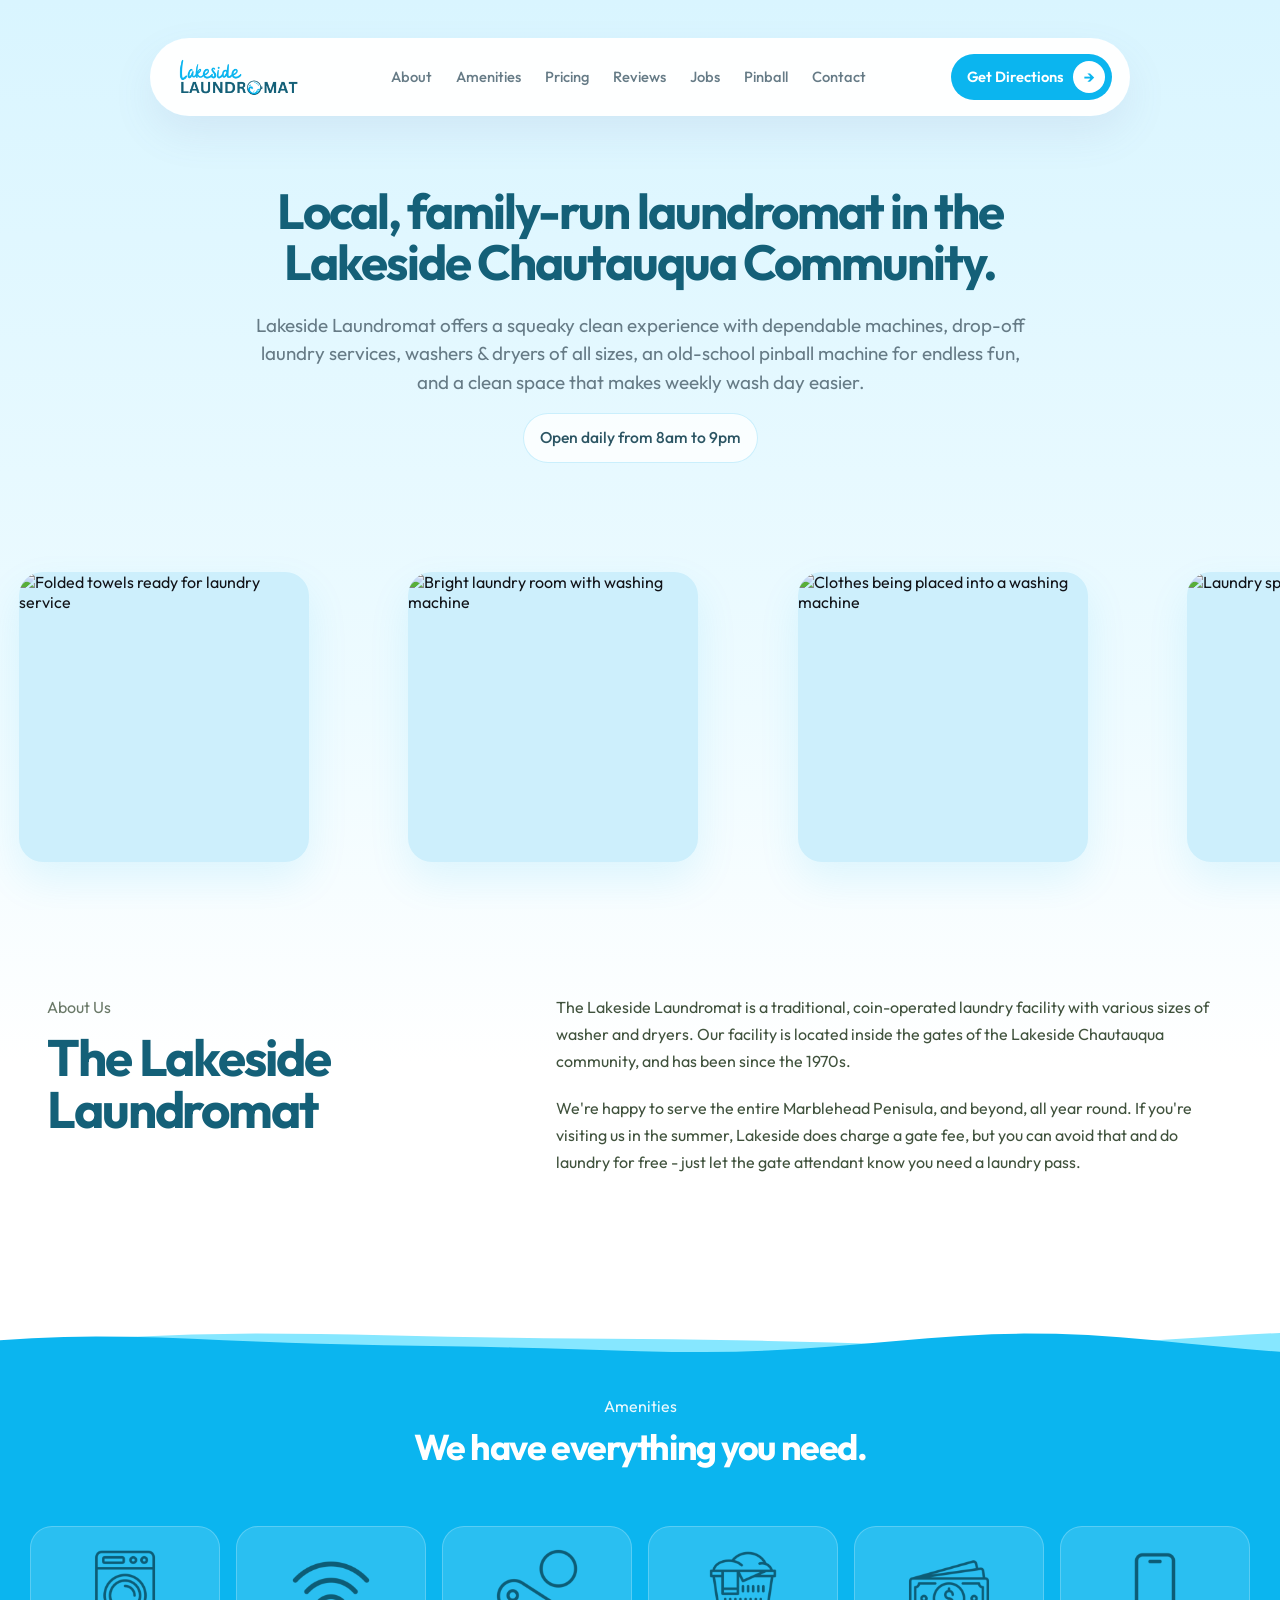
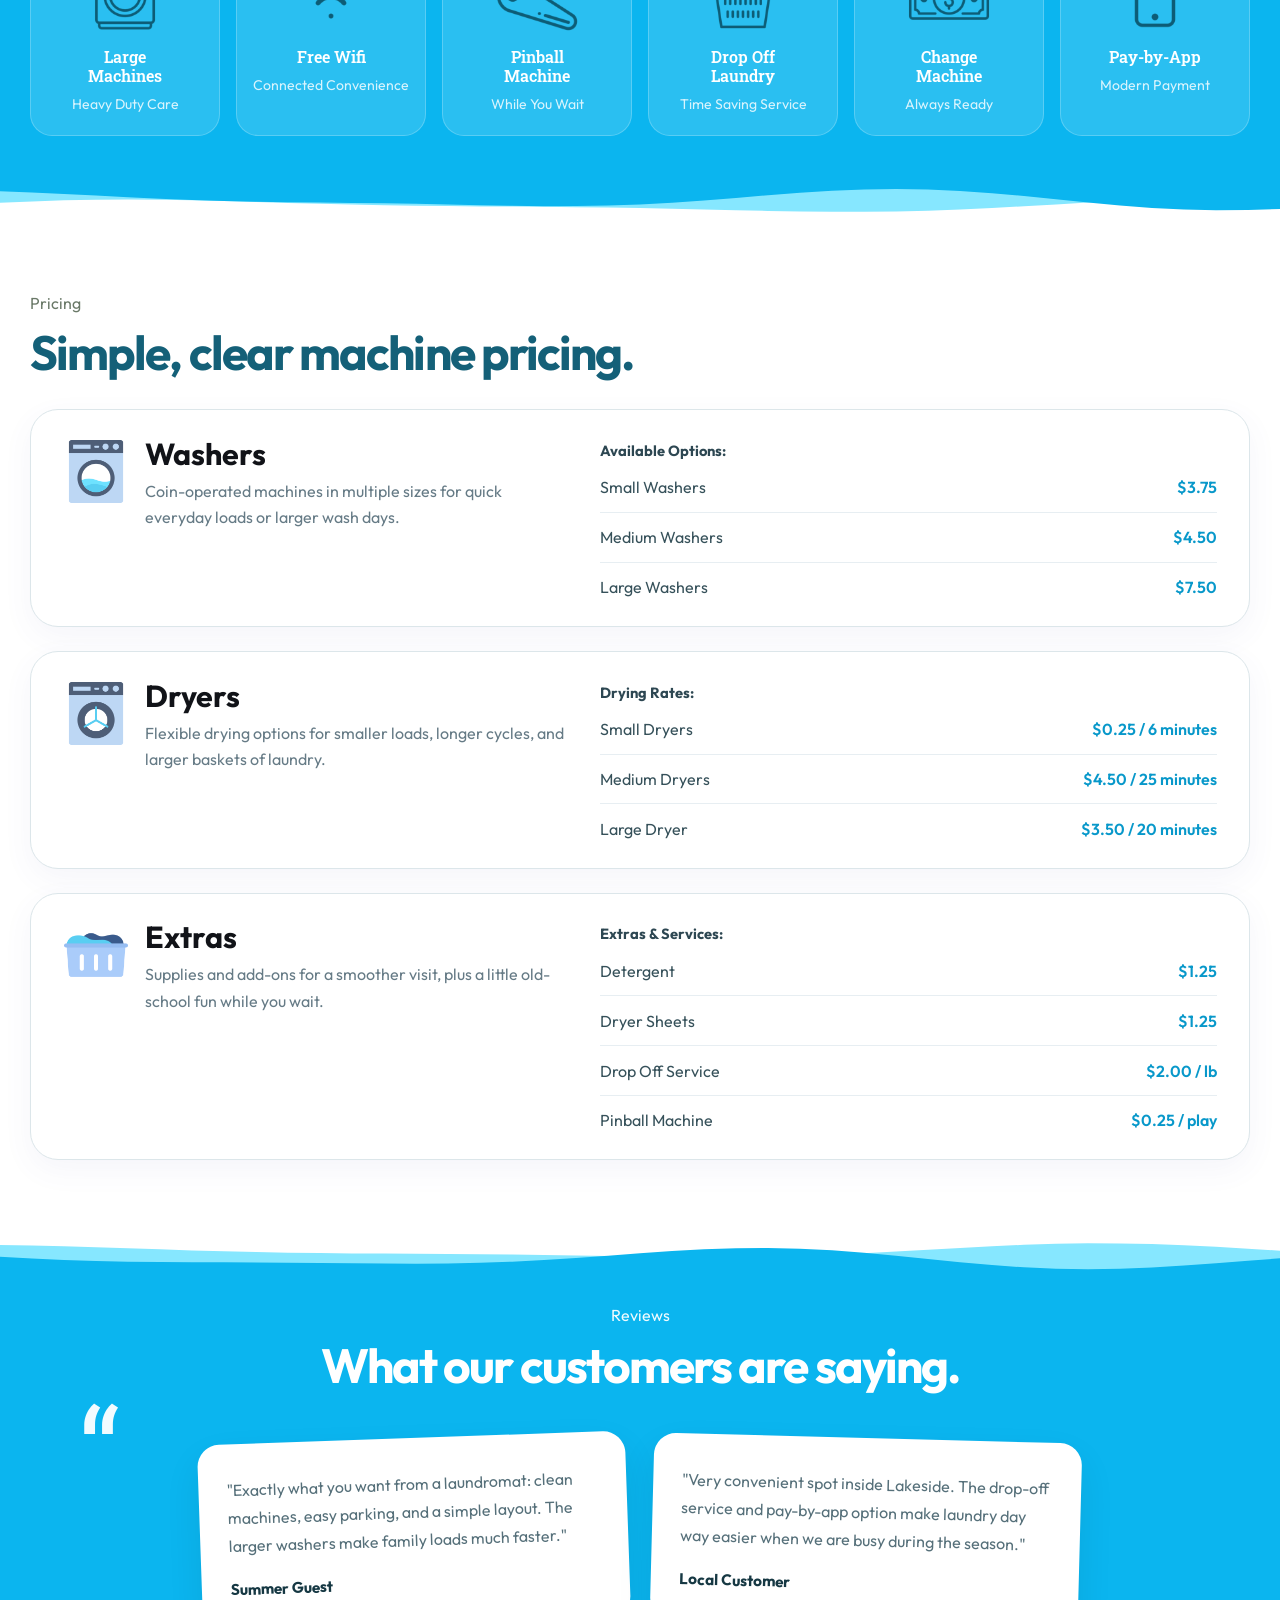
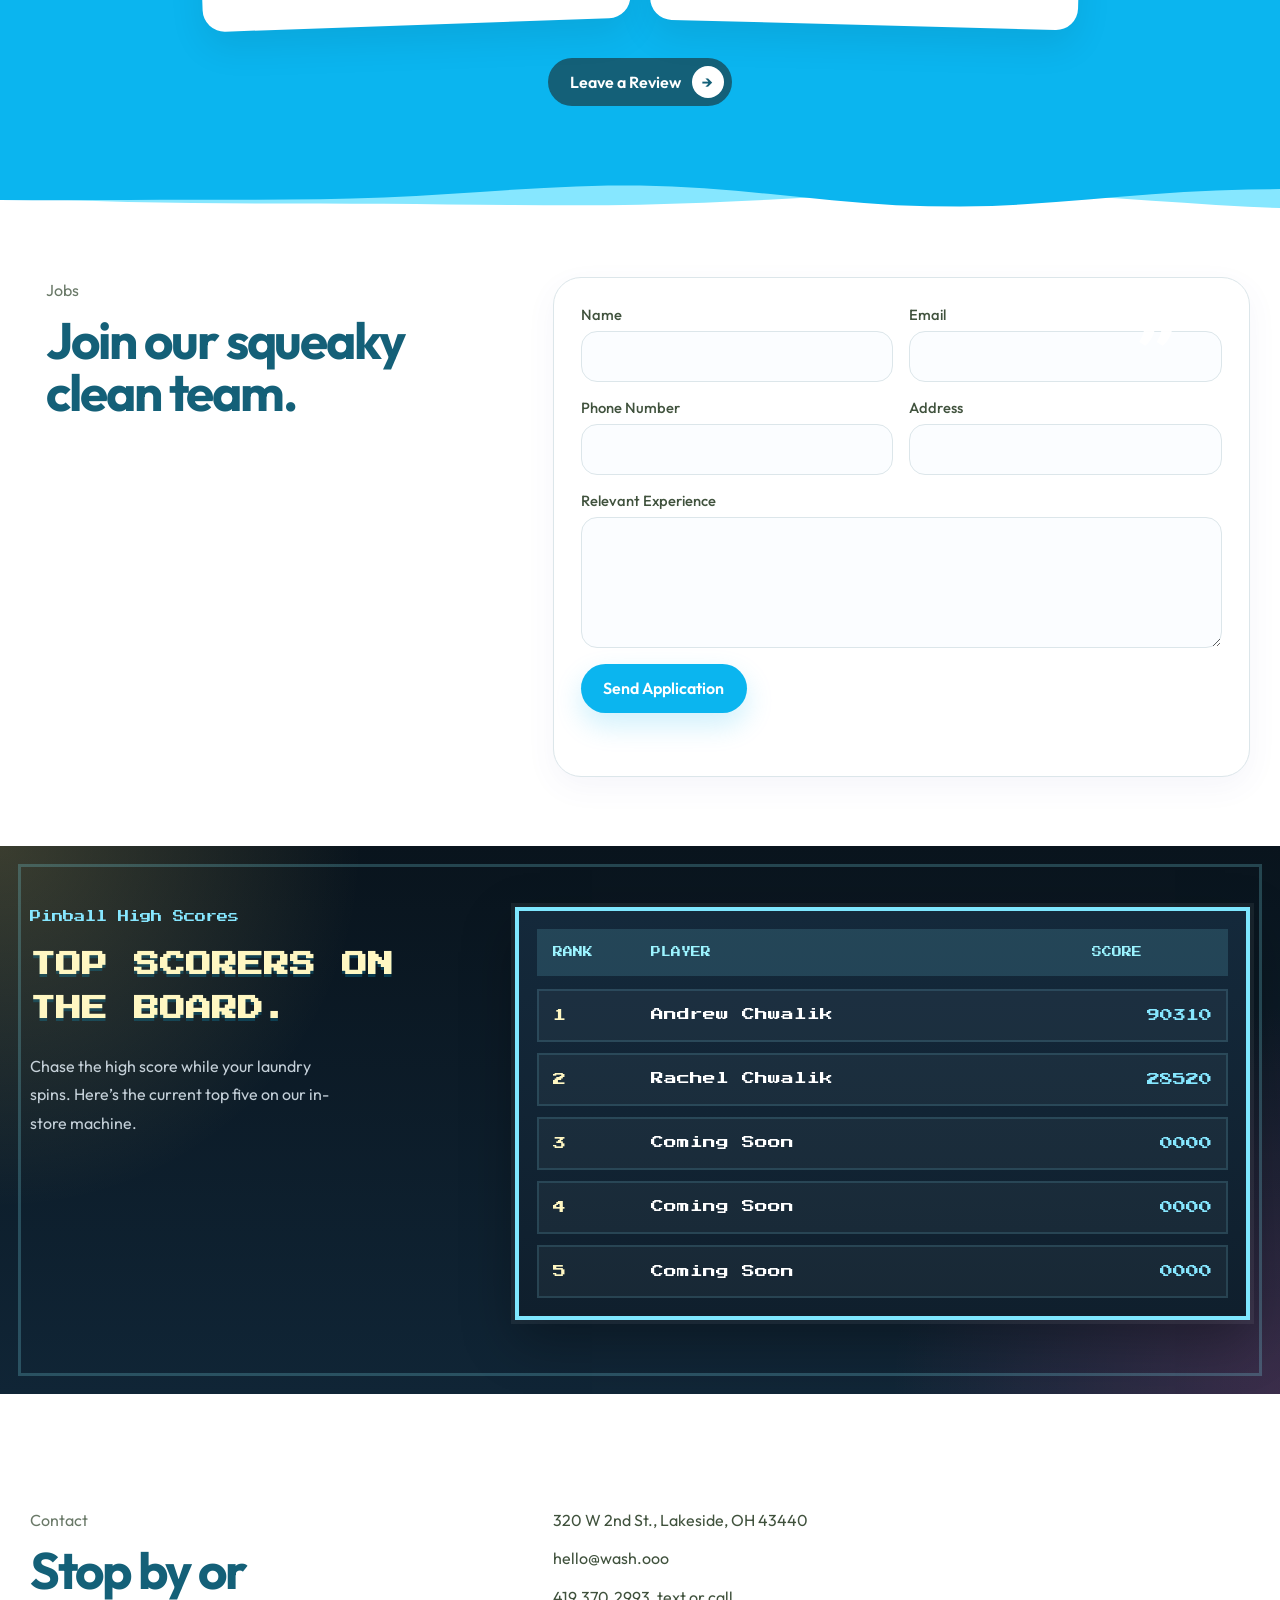
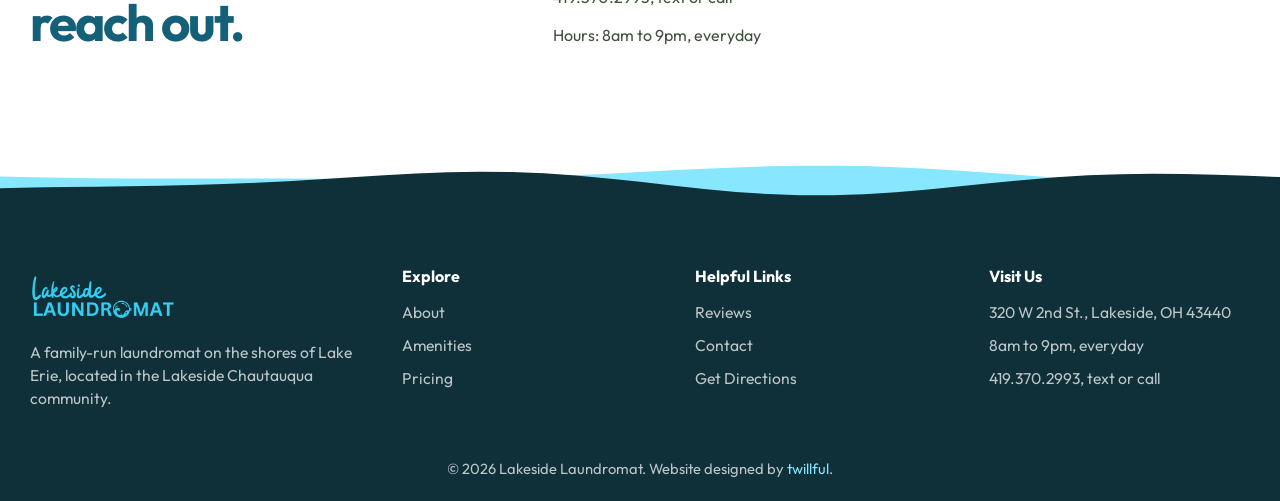
==== index.html @ 2da53719 "Update Andrew pinball high score" ====
<!DOCTYPE html>
<html lang="en">
  <head>
    <meta charset="UTF-8" />
    <meta name="viewport" content="width=device-width, initial-scale=1.0" />
    <title>Lakeside Laundromat</title>
    <meta
      name="description"
      content="Clean, convenient laundromat homepage with modern design, simple booking call-to-actions, and neighborhood service information."
    />
    <link rel="preconnect" href="https://fonts.googleapis.com" />
    <link rel="preconnect" href="https://fonts.gstatic.com" crossorigin />
    <link
      href="https://fonts.googleapis.com/css2?family=Outfit:wght@300;400;500;600;700&family=Press+Start+2P&family=Roboto+Slab:wght@500;600;700&display=swap"
      rel="stylesheet"
    />
    <link rel="icon" type="image/png" href="img/lakeside-laundromat-favicon.png" />
    <link rel="stylesheet" href="styles.css" />
  </head>
  <body>
    <main id="top">
      <section class="hero-shell">
        <div class="hero-panel">
          <header class="site-header">
            <div class="nav-shell">
              <a class="brand" href="#top" aria-label="Lakeside Laundromat home">
                <img
                  class="brand-logo"
                  src="img/lakeside-laundromat-logo.png"
                  alt="Lakeside Laundromat"
                />
              </a>

              <button
                class="nav-toggle"
                type="button"
                aria-expanded="false"
                aria-controls="site-nav"
              >
                Menu
              </button>

              <nav class="site-nav" id="site-nav" aria-label="Primary navigation">
                <a href="#about">About</a>
                <a href="#amenities">Amenities</a>
                <a href="#pricing">Pricing</a>
                <a href="#reviews">Reviews</a>
                <a href="#jobs">Jobs</a>
                <a href="#pinball-scores">Pinball</a>
                <a href="#contact">Contact</a>
                <a
                  class="mobile-directions-link"
                  href="https://www.google.com/maps/dir/?api=1&destination=320+W+2nd+St,+Lakeside,+OH+43440"
                  target="_blank"
                  rel="noreferrer"
                >
                  Directions
                </a>
              </nav>

              <a
                class="nav-cta"
                href="https://www.google.com/maps/dir/?api=1&destination=320+W+2nd+St,+Lakeside,+OH+43440"
                target="_blank"
                rel="noreferrer"
              >
                <span>Get Directions</span>
                <span class="nav-cta-icon" aria-hidden="true">→</span>
              </a>
            </div>
          </header>

          <div class="hero-content">
            <div class="hero-copy">
              <h1>Local, family-run laundromat in the Lakeside Chautauqua Community.</h1>
              <p class="hero-text">
                Lakeside Laundromat offers a squeaky clean experience with
                dependable machines, drop-off laundry services, washers &
                dryers of all sizes, an old-school pinball machine for endless
                fun, and a clean space that makes weekly wash day easier.
              </p>
              <p class="hero-hours">Open daily from 8am to 9pm</p>
            </div>
          </div>

          <section
            class="photo-marquee"
            aria-label="Laundry service gallery"
            data-feed-url="https://lakeside-laundromat-jobs.chwalik.workers.dev/api/instagram-feed"
          >
            <div class="photo-track">
              <figure class="photo-card">
                <a class="photo-card-link" href="#" target="_blank" rel="noreferrer">
                  <img
                    src="https://images.unsplash.com/photo-1521656693074-0ef32e80a5d5?auto=format&fit=crop&w=600&q=80"
                    alt="Folded towels ready for laundry service"
                  />
                </a>
              </figure>
              <figure class="photo-card">
                <a class="photo-card-link" href="#" target="_blank" rel="noreferrer">
                  <img
                    src="https://images.unsplash.com/photo-1582735689369-4fe89db7114c?auto=format&fit=crop&w=900&q=80"
                    alt="Bright laundry room with washing machine"
                  />
                </a>
              </figure>
              <figure class="photo-card">
                <a class="photo-card-link" href="#" target="_blank" rel="noreferrer">
                  <img
                    src="https://images.unsplash.com/photo-1604335399105-a0c585fd81a1?auto=format&fit=crop&w=800&q=80"
                    alt="Clothes being placed into a washing machine"
                  />
                </a>
              </figure>
              <figure class="photo-card">
                <a class="photo-card-link" href="#" target="_blank" rel="noreferrer">
                  <img
                    src="https://images.unsplash.com/photo-1517677208171-0bc6725a3e60?auto=format&fit=crop&w=900&q=80"
                    alt="Laundry spinning inside a washer"
                  />
                </a>
              </figure>
              <figure class="photo-card">
                <a class="photo-card-link" href="#" target="_blank" rel="noreferrer">
                  <img
                    src="https://images.unsplash.com/photo-1520607162513-77705c0f0d4a?auto=format&fit=crop&w=700&q=80"
                    alt="Fresh clothes hanging neatly"
                  />
                </a>
              </figure>
              <figure class="photo-card" aria-hidden="true">
                <a class="photo-card-link" href="#" target="_blank" rel="noreferrer" tabindex="-1" aria-hidden="true">
                  <img
                    src="https://images.unsplash.com/photo-1521656693074-0ef32e80a5d5?auto=format&fit=crop&w=600&q=80"
                    alt=""
                  />
                </a>
              </figure>
              <figure class="photo-card" aria-hidden="true">
                <a class="photo-card-link" href="#" target="_blank" rel="noreferrer" tabindex="-1" aria-hidden="true">
                  <img
                    src="https://images.unsplash.com/photo-1582735689369-4fe89db7114c?auto=format&fit=crop&w=900&q=80"
                    alt=""
                  />
                </a>
              </figure>
              <figure class="photo-card" aria-hidden="true">
                <a class="photo-card-link" href="#" target="_blank" rel="noreferrer" tabindex="-1" aria-hidden="true">
                  <img
                    src="https://images.unsplash.com/photo-1604335399105-a0c585fd81a1?auto=format&fit=crop&w=800&q=80"
                    alt=""
                  />
                </a>
              </figure>
              <figure class="photo-card" aria-hidden="true">
                <a class="photo-card-link" href="#" target="_blank" rel="noreferrer" tabindex="-1" aria-hidden="true">
                  <img
                    src="https://images.unsplash.com/photo-1517677208171-0bc6725a3e60?auto=format&fit=crop&w=900&q=80"
                    alt=""
                  />
                </a>
              </figure>
              <figure class="photo-card" aria-hidden="true">
                <a class="photo-card-link" href="#" target="_blank" rel="noreferrer" tabindex="-1" aria-hidden="true">
                  <img
                    src="https://images.unsplash.com/photo-1520607162513-77705c0f0d4a?auto=format&fit=crop&w=700&q=80"
                    alt=""
                  />
                </a>
              </figure>
            </div>
          </section>

          <section class="about-section" id="about">
            <div class="container">
              <div class="about-panel">
                <div class="about-grid">
                  <div class="about-intro">
                    <p class="about-label">About Us</p>
                    <h2>The Lakeside Laundromat</h2>
                  </div>

                  <div class="about-copy">
                    <p>
                      The Lakeside Laundromat is a traditional, coin-operated
                      laundry facility with various sizes of washer and dryers.
                      Our facility is located inside the gates of the Lakeside
                      Chautauqua community, and has been since the 1970s.
                    </p>
                    <p>
                      We're happy to serve the entire Marblehead Penisula, and
                      beyond, all year round. If you're visiting us in the
                      summer, Lakeside does charge a gate fee, but you can
                      avoid that and do laundry for free - just let the gate
                      attendant know you need a laundry pass.
                    </p>
                  </div>
                </div>
              </div>
            </div>
          </section>
        </div>
      </section>

      <section class="amenities-section" id="amenities">
        <div class="wave-band wave-band-top wave-water" data-orientation="top" data-layer-back="#86e7ff" data-layer-front="#0bb5ef" aria-hidden="true">
          <svg class="wave-svg" viewBox="0 0 1440 140" preserveAspectRatio="none">
            <path class="wave-layer wave-layer-back"></path>
            <path class="wave-layer wave-layer-front"></path>
          </svg>
        </div>
        <div class="container amenities-shell">
          <div class="amenities-heading">
            <p class="about-label">Amenities</p>
            <h2>We have everything you need.</h2>
          </div>

          <div class="amenities-grid">
            <article class="amenity-item">
              <div class="amenity-icon" aria-hidden="true">
                <img src="img/amenities/large-machines.png" alt="" />
              </div>
              <h3>Large Machines</h3>
              <p class="amenity-kicker">Heavy Duty Care</p>
            </article>

            <article class="amenity-item">
              <div class="amenity-icon" aria-hidden="true">
                <img src="img/amenities/free-wifi.png" alt="" />
              </div>
              <h3>Free Wifi</h3>
              <p class="amenity-kicker">Connected Convenience</p>
            </article>

            <article class="amenity-item">
              <div class="amenity-icon" aria-hidden="true">
                <img src="img/amenities/pinball.png" alt="" />
              </div>
              <h3>Pinball Machine</h3>
              <p class="amenity-kicker">While You Wait</p>
            </article>

            <article class="amenity-item">
              <div class="amenity-icon" aria-hidden="true">
                <img src="img/amenities/drop-off-laundry.png" alt="" />
              </div>
              <h3>Drop Off Laundry</h3>
              <p class="amenity-kicker">Time Saving Service</p>
            </article>

            <article class="amenity-item">
              <div class="amenity-icon" aria-hidden="true">
                <img src="img/amenities/cash-machine.png" alt="" />
              </div>
              <h3>Change Machine</h3>
              <p class="amenity-kicker">Always Ready</p>
            </article>

            <article class="amenity-item">
              <div class="amenity-icon" aria-hidden="true">
                <img src="img/amenities/pay-by-app.png" alt="" />
              </div>
              <h3>Pay-by-App</h3>
              <p class="amenity-kicker">Modern Payment</p>
            </article>
          </div>
        </div>
        <div class="wave-band wave-band-bottom wave-water" data-orientation="bottom" data-layer-back="#86e7ff" data-layer-front="#0bb5ef" aria-hidden="true">
          <svg class="wave-svg" viewBox="0 0 1440 140" preserveAspectRatio="none">
            <path class="wave-layer wave-layer-back"></path>
            <path class="wave-layer wave-layer-front"></path>
          </svg>
        </div>
      </section>

      <section class="content-section pricing-section" id="pricing">
        <div class="container">
          <div class="section-copy-block pricing-heading">
            <p class="section-label">Pricing</p>
            <h2>Simple, clear machine pricing.</h2>
          </div>

          <div class="pricing-stack">
            <article class="pricing-card-row">
              <div class="pricing-card-intro">
                <div class="pricing-card-icon" aria-hidden="true">
                  <img src="img/pricing/washer.png" alt="" />
                </div>
                <div>
                  <h3>Washers</h3>
                  <p>Coin-operated machines in multiple sizes for quick everyday loads or larger wash days.</p>
                </div>
              </div>

              <div class="pricing-card-details">
                <p class="pricing-card-label">Available Options:</p>
                <ul class="pricing-list">
                  <li><span>Small Washers</span><strong>$3.75</strong></li>
                  <li><span>Medium Washers</span><strong>$4.50</strong></li>
                  <li><span>Large Washers</span><strong>$7.50</strong></li>
                </ul>
              </div>
            </article>

            <article class="pricing-card-row">
              <div class="pricing-card-intro">
                <div class="pricing-card-icon" aria-hidden="true">
                  <img src="img/pricing/dryer.png" alt="" />
                </div>
                <div>
                  <h3>Dryers</h3>
                  <p>Flexible drying options for smaller loads, longer cycles, and larger baskets of laundry.</p>
                </div>
              </div>

              <div class="pricing-card-details">
                <p class="pricing-card-label">Drying Rates:</p>
                <ul class="pricing-list">
                  <li><span>Small Dryers</span><strong>$0.25 / 6 minutes</strong></li>
                  <li><span>Medium Dryers</span><strong>$4.50 / 25 minutes</strong></li>
                  <li><span>Large Dryer</span><strong>$3.50 / 20 minutes</strong></li>
                </ul>
              </div>
            </article>

            <article class="pricing-card-row">
              <div class="pricing-card-intro">
                <div class="pricing-card-icon" aria-hidden="true">
                  <img src="img/pricing/extras.png" alt="" />
                </div>
                <div>
                  <h3>Extras</h3>
                  <p>Supplies and add-ons for a smoother visit, plus a little old-school fun while you wait.</p>
                </div>
              </div>

              <div class="pricing-card-details">
                <p class="pricing-card-label">Extras & Services:</p>
                <ul class="pricing-list">
                  <li><span>Detergent</span><strong>$1.25</strong></li>
                  <li><span>Dryer Sheets</span><strong>$1.25</strong></li>
                  <li><span>Drop Off Service</span><strong>$2.00 / lb</strong></li>
                  <li><span>Pinball Machine</span><strong>$0.25 / play</strong></li>
                </ul>
              </div>
            </article>
          </div>
        </div>
      </section>

      <section class="reviews-section" id="reviews">
        <div class="wave-band wave-band-top wave-water" data-orientation="top" data-layer-back="#86e7ff" data-layer-front="#0bb5ef" aria-hidden="true">
          <svg class="wave-svg" viewBox="0 0 1440 140" preserveAspectRatio="none">
            <path class="wave-layer wave-layer-back"></path>
            <path class="wave-layer wave-layer-front"></path>
          </svg>
        </div>
        <div class="container reviews-shell">
          <div class="reviews-heading">
            <p class="reviews-kicker">Reviews</p>
            <h2>What our customers are saying.</h2>
          </div>

          <div class="reviews-decor reviews-decor-left" aria-hidden="true">“</div>
          <div class="reviews-decor reviews-decor-right" aria-hidden="true">”</div>

          <div class="reviews-grid">
            <article class="review-card">
              <p>
                "Exactly what you want from a laundromat: clean machines, easy
                parking, and a simple layout. The larger washers make family
                loads much faster."
              </p>
              <strong>Summer Guest</strong>
            </article>

            <article class="review-card">
              <p>
                "Very convenient spot inside Lakeside. The drop-off service and
                pay-by-app option make laundry day way easier when we are busy
                during the season."
              </p>
              <strong>Local Customer</strong>
            </article>
          </div>

          <div class="reviews-cta-wrap">
            <a
              class="hero-button reviews-cta"
              href="https://g.page/r/CX8EYrVGVz5CEBM/review"
              target="_blank"
              rel="noreferrer"
            >
              <span>Leave a Review</span>
              <span class="hero-button-icon" aria-hidden="true">→</span>
            </a>
          </div>
        </div>
        <div class="wave-band wave-band-bottom wave-water" data-orientation="bottom" data-layer-back="#86e7ff" data-layer-front="#0bb5ef" aria-hidden="true">
          <svg class="wave-svg" viewBox="0 0 1440 140" preserveAspectRatio="none">
            <path class="wave-layer wave-layer-back"></path>
            <path class="wave-layer wave-layer-front"></path>
          </svg>
        </div>
      </section>

      <section class="content-section content-section-muted jobs-section" id="jobs">
        <div class="container">
          <div class="about-panel jobs-panel">
            <div class="about-grid jobs-grid">
              <div class="about-intro jobs-intro">
                <p class="about-label">Jobs</p>
                <h2>Join our squeaky clean team.</h2>
              </div>

              <div class="jobs-form-card">
                <form
                  class="jobs-form"
                  id="jobs-form"
                  action="#"
                  method="post"
                  data-endpoint="https://lakeside-laundromat-jobs.chwalik.workers.dev/api/jobs"
                >
                  <label class="jobs-field">
                    <span>Name</span>
                    <input type="text" name="name" autocomplete="name" required />
                  </label>

                  <label class="jobs-field">
                    <span>Email</span>
                    <input type="email" name="email" autocomplete="email" required />
                  </label>

                  <label class="jobs-field">
                    <span>Phone Number</span>
                    <input type="tel" name="phone" autocomplete="tel" required />
                  </label>

                  <label class="jobs-field">
                    <span>Address</span>
                    <input
                      type="text"
                      name="address"
                      autocomplete="street-address"
                      required
                    />
                  </label>

                  <label class="jobs-field jobs-field-full">
                    <span>Relevant Experience</span>
                    <textarea name="experience" rows="5" required></textarea>
                  </label>

                  <div class="jobs-form-actions jobs-field-full">
                    <button class="jobs-submit" type="submit">Send Application</button>
                    <p class="jobs-form-status" id="jobs-form-status" aria-live="polite"></p>
                  </div>
                </form>
              </div>
            </div>
          </div>
        </div>
      </section>

      <section class="pinball-section" id="pinball-scores">
        <div class="container">
          <div class="pinball-shell">
            <div class="pinball-heading">
              <p class="pinball-kicker">Pinball High Scores</p>
              <h2>Top scorers on the board.</h2>
              <p class="pinball-copy">
                Chase the high score while your laundry spins. Here’s the current
                top five on our in-store machine.
              </p>
            </div>

            <div class="pinball-board" aria-label="Pinball high score leaderboard">
              <div class="pinball-board-top">
                <span>Rank</span>
                <span>Player</span>
                <span>Score</span>
              </div>

              <ol class="pinball-list">
                <li class="pinball-row">
                  <span class="pinball-rank">1</span>
                  <span class="pinball-name">Andrew Chwalik</span>
                  <span class="pinball-score">90310</span>
                </li>
                <li class="pinball-row">
                  <span class="pinball-rank">2</span>
                  <span class="pinball-name">Rachel Chwalik</span>
                  <span class="pinball-score">28520</span>
                </li>
                <li class="pinball-row">
                  <span class="pinball-rank">3</span>
                  <span class="pinball-name">Coming Soon</span>
                  <span class="pinball-score">0000</span>
                </li>
                <li class="pinball-row">
                  <span class="pinball-rank">4</span>
                  <span class="pinball-name">Coming Soon</span>
                  <span class="pinball-score">0000</span>
                </li>
                <li class="pinball-row">
                  <span class="pinball-rank">5</span>
                  <span class="pinball-name">Coming Soon</span>
                  <span class="pinball-score">0000</span>
                </li>
              </ol>
            </div>
          </div>
        </div>
      </section>

      <section class="content-section content-section-muted contact-section" id="contact">
        <div class="container">
          <div class="about-panel contact-panel">
            <div class="about-grid contact-grid">
              <div class="about-intro">
                <p class="about-label">Contact</p>
                <h2>Stop by or reach out.</h2>
              </div>

              <div class="about-copy contact-copy">
                <p>320 W 2nd St., Lakeside, OH 43440</p>
                <p><a href="mailto:hello@wash.ooo">hello@wash.ooo</a></p>
                <p><a href="tel:14193702993">419.370.2993, text or call</a></p>
                <p>Hours: 8am to 9pm, everyday</p>
              </div>
            </div>
          </div>
        </div>
      </section>
    </main>

    <footer class="site-footer">
      <div class="footer-wave" aria-hidden="true">
        <svg class="wave-svg" viewBox="0 0 1440 120" preserveAspectRatio="none" data-orientation="top" data-layer-back="#86e7ff" data-layer-front="#0f2f39">
          <path class="wave-layer wave-layer-back"></path>
          <path class="wave-layer wave-layer-front"></path>
        </svg>
      </div>
      <div class="footer-inner">
        <div class="container footer-grid">
          <div class="footer-brand">
            <img
              class="footer-logo"
              src="img/lakeside-laundromat-logo.png"
              alt="Lakeside Laundromat"
            />
            <p>
              A family-run laundromat on the shores of Lake Erie, located in
              the Lakeside Chautauqua community.
            </p>
          </div>

          <div class="footer-column">
            <h3>Explore</h3>
            <a href="#about">About</a>
            <a href="#amenities">Amenities</a>
            <a href="#pricing">Pricing</a>
          </div>

          <div class="footer-column">
            <h3>Helpful Links</h3>
            <a href="#reviews">Reviews</a>
            <a href="#contact">Contact</a>
            <a
              href="https://www.google.com/maps/dir/?api=1&destination=320+W+2nd+St,+Lakeside,+OH+43440"
              target="_blank"
              rel="noreferrer"
            >
              Get Directions
            </a>
          </div>

          <div class="footer-column">
            <h3>Visit Us</h3>
            <p>320 W 2nd St., Lakeside, OH 43440</p>
            <p>8am to 9pm, everyday</p>
            <p><a href="tel:14193702993">419.370.2993, text or call</a></p>
          </div>
        </div>

        <div class="footer-bottom">
          <p>
            © 2026 Lakeside Laundromat.<span class="footer-credit-break"></span>
            Website designed by
            <a href="https://twillful.ooo/" target="_blank" rel="noreferrer">twillful</a>.
          </p>
        </div>
      </div>
    </footer>

    <script src="script.js"></script>
  </body>
</html>
---- styles.css ----
:root {
  --bg: #f7f5f2;
  --panel: #dff7ff;
  --surface: #ffffff;
  --text: #111318;
  --muted: #667b86;
  --line: rgba(11, 181, 239, 0.24);
  --accent: #0bb5ef;
  --accent-dark: #0898ca;
  --accent-soft: #e2f8ff;
  --shadow: 0 22px 60px rgba(11, 181, 239, 0.12);
  --radius-xl: 34px;
  --radius-lg: 28px;
  --radius-md: 22px;
  --radius-sm: 16px;
  --container: 1220px;
}

*,
*::before,
*::after {
  box-sizing: border-box;
}

html {
  scroll-behavior: auto;
  overflow-x: hidden;
}

body {
  margin: 0;
  font-family: "Outfit", sans-serif;
  color: var(--text);
  background: #ffffff;
  overflow-x: hidden;
}

img {
  max-width: 100%;
  display: block;
}

a {
  color: inherit;
  text-decoration: none;
}

p {
  margin: 0;
  line-height: 1.65;
}

h1,
h2,
h3 {
  margin: 0;
  line-height: 1.05;
  font-family: "Roboto Slab", serif;
}

main {
  padding: 0;
}

.site-footer {
  padding-inline: 0;
}

.container {
  width: min(calc(100% - 2rem), var(--container));
  margin: 0 auto;
}

.nav-shell {
  display: flex;
  align-items: center;
  justify-content: space-between;
  gap: 1.25rem;
  max-width: 980px;
  margin: 0 auto;
  padding: 0.95rem 1.1rem;
  border-radius: 999px;
  background: rgba(255, 255, 255, 0.96);
  box-shadow: 0 18px 40px rgba(108, 116, 168, 0.1);
}

.brand {
  display: inline-flex;
  align-items: center;
  flex-shrink: 0;
}

.brand-logo {
  width: auto;
  height: 3rem;
}

.site-nav {
  display: flex;
  align-items: center;
  gap: 1.5rem;
  font-size: 0.92rem;
  font-weight: 500;
  color: var(--muted);
}

.site-nav a:hover,
.site-nav a:focus-visible {
  color: var(--accent);
}

.mobile-directions-link {
  display: none;
}

.nav-toggle {
  display: none;
  border: 1px solid var(--line);
  background: var(--surface);
  color: var(--text);
  border-radius: 999px;
  padding: 0.7rem 1rem;
  font: inherit;
}

.nav-cta {
  display: inline-flex;
  align-items: center;
  gap: 0.6rem;
  padding: 0.45rem 0.45rem 0.45rem 1rem;
  border-radius: 999px;
  background: var(--accent);
  color: white;
  font-size: 0.92rem;
  font-weight: 600;
  white-space: nowrap;
}

.nav-cta-icon,
.hero-button-icon {
  width: 2rem;
  height: 2rem;
  display: grid;
  place-items: center;
  border-radius: 999px;
  background: white;
  color: var(--accent);
  font-size: 1rem;
  line-height: 1;
}

.hero-shell {
  padding: 0;
}

.hero-panel {
  position: relative;
  background: linear-gradient(180deg, #d9f5ff 0%, #eefbff 52%, #ffffff 78%, #ffffff 100%);
  border-radius: 0;
  padding: 1.9rem 1.9rem 0;
  overflow: visible;
  min-height: calc(100vh - 3rem);
}

.site-header {
  padding-top: 0.45rem;
}

.hero-content {
  display: grid;
  justify-items: center;
  text-align: center;
  padding: 4.4rem 0 3rem;
}

.hero-copy {
  max-width: 980px;
}

.hero-copy h1 {
  color: #146078;
  font-family: "Outfit", sans-serif;
  font-size: clamp(2.2rem, 3.85vw, 3.55rem);
  line-height: 1.02;
  letter-spacing: -0.04em;
  font-weight: 700;
  text-wrap: balance;
}

.hero-text {
  max-width: 780px;
  margin: 1.5rem auto 0;
  color: var(--muted);
  font-size: 1.18rem;
  line-height: 1.5;
}

.hero-hours {
  display: inline-flex;
  margin-top: 1.05rem;
  padding: 0.7rem 1rem;
  border: 1px solid rgba(11, 181, 239, 0.2);
  border-radius: 999px;
  background: rgba(255, 255, 255, 0.78);
  color: #2b5563;
  font-size: 0.98rem;
  font-weight: 500;
}

.hero-button {
  display: inline-flex;
  align-items: center;
  gap: 0.7rem;
  margin-top: 1.8rem;
  padding: 0.5rem 0.5rem 0.5rem 1.35rem;
  border-radius: 999px;
  background: var(--accent);
  color: white;
  font-weight: 600;
  white-space: nowrap;
}

.photo-marquee {
  overflow-x: hidden;
  overflow-y: visible;
  margin: 0 -3.2rem;
  margin-bottom: 0;
  margin-top: 45px;
  padding-bottom: 2rem;
  position: relative;
  z-index: 2;
}

.photo-track {
  display: flex;
  align-items: center;
  gap: 1.2rem;
  width: max-content;
  animation: scroll-photos 30s linear infinite;
}

.photo-card {
  flex: 0 0 auto;
  width: 290px;
  height: 290px;
  overflow: hidden;
  background: #cdeffc;
  box-shadow: 0 18px 42px rgba(11, 181, 239, 0.1);
  border-radius: 24px;
}

.photo-card-link {
  display: block;
  width: 100%;
  height: 100%;
}

.photo-card img {
  width: 100%;
  height: 100%;
  object-fit: cover;
  display: block;
}

.content-section {
  padding: 4.5rem 0;
}

.pricing-section {
  padding-top: 6.2rem;
  padding-bottom: calc(6.75rem + 10px);
}

.about-section {
  margin-top: 0;
  padding: 6.5rem 0 8rem;
  background: transparent;
  position: relative;
  z-index: 1;
}

.about-panel {
  background: transparent;
  border-radius: 0;
  padding: 2.5rem 0 0;
  transform: rotate(-2deg);
  transform-origin: center;
  position: relative;
  top: -60px;
}

.about-grid {
  display: grid;
  grid-template-columns: minmax(260px, 0.9fr) minmax(0, 1.3fr);
  gap: 2.5rem;
  align-items: start;
  transform: rotate(2deg);
}

.about-label {
  margin-bottom: 0.65rem;
  color: #6a7968;
  font-size: 1rem;
}

.about-intro h2 {
  color: #146078;
  font-size: clamp(2rem, 4vw, 3.35rem);
  line-height: 1.02;
  font-family: "Outfit", sans-serif;
  letter-spacing: -0.04em;
  font-weight: 700;
}

.about-copy {
  display: grid;
  gap: 1.2rem;
}

.about-copy p {
  color: #40523d;
  font-size: 1rem;
  line-height: 1.7;
}

.amenities-section {
  margin-top: -2px;
  padding: 1.9rem 0 3.4rem;
  background: #0bb5ef;
  position: relative;
  z-index: 1;
  overflow: visible;
}

.wave-band {
  position: absolute;
  left: 0;
  width: 100%;
  height: 84px;
  overflow: hidden;
  pointer-events: none;
  z-index: 0;
}

.wave-band-top {
  top: -70px;
}

.wave-band-bottom {
  bottom: -70px;
}

.wave-svg {
  display: block;
  width: 100%;
  height: 100%;
  overflow: visible;
}

.amenities-shell {
  text-align: left;
  position: relative;
  z-index: 1;
}

.amenities-heading {
  width: 100%;
  max-width: none;
  text-align: center;
}

.amenities-heading .about-label {
  color: rgba(255, 255, 255, 0.92);
}

.amenities-shell h2 {
  max-width: none;
  margin: 0 auto;
  color: #ffffff;
  font-size: clamp(1.9rem, 2.8vw, 3rem);
  line-height: 1.02;
  font-family: "Outfit", sans-serif;
  letter-spacing: -0.04em;
  font-weight: 700;
  white-space: nowrap;
}

.amenities-grid {
  display: grid;
  grid-template-columns: repeat(6, minmax(0, 1fr));
  gap: 2rem 1rem;
  margin-top: 3.75rem;
}

.amenity-item {
  text-align: center;
  color: #ffffff;
  background: rgba(234, 250, 255, 0.14);
  border: 1px solid rgba(255, 255, 255, 0.22);
  border-radius: 22px;
  padding: 1.35rem 0.9rem 1.2rem;
}

.amenity-icon {
  width: 5.25rem;
  height: 5.25rem;
  margin: 0 auto 1rem;
  display: grid;
  place-items: center;
  color: #f7fdff;
}

.amenity-icon img {
  width: 100%;
  height: 100%;
  object-fit: contain;
  display: block;
  filter: brightness(0) saturate(100%) invert(29%) sepia(36%) saturate(1122%) hue-rotate(149deg) brightness(92%) contrast(93%);
}

.amenity-kicker {
  color: rgba(255, 255, 255, 0.82);
  font-size: 0.88rem;
  margin-top: 0.45rem;
}

.amenity-item h3 {
  max-width: 12ch;
  margin: 0 auto;
  font-size: clamp(1rem, 1.05vw, 1.2rem);
  line-height: 1.16;
  font-weight: 600;
}

.content-section-muted {
  background: #ffffff;
}

.section-copy-block {
  max-width: 760px;
}

.section-label {
  margin-bottom: 0.75rem;
  color: var(--accent);
  font-size: 0.84rem;
  font-weight: 700;
  letter-spacing: 0.16em;
  text-transform: uppercase;
}

.section-copy-block h2 {
  color: #146078;
  margin-bottom: 1rem;
  font-size: clamp(2rem, 4vw, 3rem);
  line-height: 1.05;
  font-family: "Outfit", sans-serif;
  letter-spacing: -0.04em;
  font-weight: 700;
}

.section-copy-block p {
  color: var(--muted);
  font-size: 1.02rem;
}

.pricing-heading {
  margin-bottom: 2rem;
}

.pricing-heading .section-label {
  margin-bottom: 0.65rem;
  color: #6a7968;
  font-size: 1rem;
  font-weight: 400;
  letter-spacing: 0;
  text-transform: none;
}

.pricing-stack {
  display: grid;
  gap: 1.5rem;
}

.pricing-card-row {
  display: grid;
  grid-template-columns: minmax(260px, 0.9fr) minmax(0, 1.1fr);
  gap: 2rem;
  align-items: start;
  padding: 1.8rem 2rem;
  border: 1px solid #dce6ea;
  border-radius: 28px;
  background: white;
  box-shadow: 0 10px 30px rgba(78, 93, 162, 0.06);
}

.pricing-card-intro {
  display: grid;
  grid-template-columns: auto 1fr;
  gap: 1rem;
  align-items: start;
}

.pricing-card-icon {
  width: 4.1rem;
  height: 4.1rem;
  display: grid;
  place-items: center;
}

.pricing-card-icon img {
  width: 100%;
  height: 100%;
  object-fit: contain;
  display: block;
}

.pricing-card-intro h3 {
  margin-bottom: 0.45rem;
  font-family: "Outfit", sans-serif;
  font-size: 1.9rem;
}

.pricing-card-intro p {
  color: var(--muted);
  font-size: 1rem;
  line-height: 1.65;
}

.pricing-card-label {
  margin-bottom: 0.9rem;
  color: #2d4752;
  font-size: 0.92rem;
  font-weight: 700;
}

.pricing-list {
  display: grid;
  gap: 0.9rem;
  padding: 0;
  margin: 0;
  list-style: none;
}

.pricing-list li {
  display: flex;
  justify-content: space-between;
  gap: 1rem;
  padding-bottom: 0.9rem;
  border-bottom: 1px solid #e7eef2;
}

.pricing-list li:last-child {
  padding-bottom: 0;
  border-bottom: 0;
}

.pricing-list span {
  color: #36515a;
}

.pricing-list strong {
  color: var(--accent-dark);
  font-size: 1rem;
  font-weight: 600;
  white-space: nowrap;
}

.reviews-section {
  position: relative;
  background: #0bb5ef;
  overflow: visible;
  padding: calc(4rem - 40px) 0 5.15rem;
}

.reviews-shell {
  position: relative;
  z-index: 1;
}

.reviews-heading {
  text-align: center;
  margin-bottom: 3rem;
}

.reviews-kicker {
  margin-bottom: 0.8rem;
  color: rgba(255, 255, 255, 0.94);
  font-size: 1rem;
  font-weight: 400;
}

.reviews-heading h2 {
  color: #ffffff;
  font-size: clamp(2rem, 4vw, 3rem);
  text-transform: none;
  font-family: "Outfit", sans-serif;
  font-weight: 700;
  letter-spacing: -0.04em;
  line-height: 1.02;
}

.reviews-grid {
  display: grid;
  grid-template-columns: repeat(2, minmax(0, 1fr));
  gap: 1.5rem;
  max-width: 880px;
  margin: 0 auto;
}

.reviews-cta-wrap {
  display: flex;
  justify-content: center;
  margin-top: 2rem;
}

.reviews-cta {
  margin-top: 0;
  background: #146078;
}

.reviews-cta .hero-button-icon {
  color: #146078;
}

.review-card {
  padding: 2rem 1.8rem;
  background: #ffffff;
  border-radius: 22px;
  box-shadow: 0 16px 36px rgba(0, 0, 0, 0.08);
  transform: rotate(-2deg);
}

.review-card:nth-child(2) {
  transform: rotate(1.5deg);
}

.review-card p {
  color: #56707a;
  line-height: 1.75;
  margin-bottom: 1.2rem;
}

.review-card strong {
  color: #163843;
  font-size: 0.96rem;
}

.reviews-decor {
  position: absolute;
  color: rgba(255, 255, 255, 0.95);
  font-family: "Roboto Slab", serif;
  font-size: 7rem;
  line-height: 1;
  pointer-events: none;
}

.reviews-decor-left {
  left: 4%;
  top: 22%;
}

.reviews-decor-right {
  right: 6%;
  bottom: calc(18% - 380px);
}

.site-footer {
  margin-top: 0;
  color: rgba(255, 255, 255, 0.86);
}

.contact-section {
  padding-top: 5.75rem;
  padding-bottom: 6.5rem;
}

.jobs-section {
  padding-top: calc(6.8rem - 55px);
  padding-bottom: calc(3.4rem + 50px);
}

.jobs-panel {
  padding-top: 0;
  position: relative;
  top: 35px;
}

.jobs-intro h2 {
  max-width: 11ch;
}

.jobs-intro {
  padding-left: 1rem;
}

.jobs-form-card {
  padding: 1.7rem;
  border: 1px solid #dce6ea;
  border-radius: 28px;
  background: #ffffff;
  box-shadow: 0 10px 30px rgba(78, 93, 162, 0.06);
}

.jobs-form {
  display: grid;
  grid-template-columns: repeat(2, minmax(0, 1fr));
  gap: 1rem;
}

.jobs-field {
  display: grid;
  gap: 0.45rem;
}

.jobs-field span {
  color: #40523d;
  font-size: 0.92rem;
  font-weight: 500;
}

.jobs-field input,
.jobs-field textarea {
  width: 100%;
  border: 1px solid #dce6ea;
  border-radius: 16px;
  background: #fbfdff;
  color: #243222;
  font: inherit;
  padding: 0.9rem 1rem;
  resize: vertical;
  outline: none;
  transition: border-color 160ms ease, box-shadow 160ms ease;
}

.jobs-field input:focus,
.jobs-field textarea:focus {
  border-color: rgba(11, 181, 239, 0.6);
  box-shadow: 0 0 0 4px rgba(11, 181, 239, 0.12);
}

.jobs-field-full {
  grid-column: 1 / -1;
}

.jobs-form-actions {
  display: grid;
  gap: 0.85rem;
}

.jobs-submit {
  justify-self: start;
  border: 0;
  border-radius: 999px;
  background: var(--accent);
  color: #ffffff;
  font: inherit;
  font-weight: 600;
  padding: 0.9rem 1.4rem;
  cursor: pointer;
  transition: transform 160ms ease, opacity 160ms ease, box-shadow 160ms ease;
  box-shadow: 0 12px 28px rgba(11, 181, 239, 0.2);
}

.jobs-submit:hover,
.jobs-submit:focus-visible {
  transform: translateY(-1px);
}

.jobs-submit:disabled {
  opacity: 0.7;
  cursor: wait;
  transform: none;
}

.jobs-form-status {
  min-height: 1.4rem;
  color: #4f666f;
  font-size: 0.94rem;
}

.jobs-form-status.is-error {
  color: #b44343;
}

.jobs-form-status.is-success {
  color: #1d6b58;
}

.pinball-section {
  position: relative;
  padding: 3.8rem 0 4.6rem;
  background:
    radial-gradient(circle at top left, rgba(255, 225, 120, 0.2), transparent 26%),
    radial-gradient(circle at bottom right, rgba(255, 84, 168, 0.18), transparent 28%),
    linear-gradient(180deg, #09141d 0%, #102536 100%);
  overflow: hidden;
}

.pinball-section::before {
  content: "";
  position: absolute;
  inset: 1.1rem;
  border: 3px solid rgba(133, 240, 255, 0.22);
  pointer-events: none;
}

.pinball-shell {
  display: grid;
  grid-template-columns: minmax(240px, 0.7fr) minmax(0, 1.15fr);
  gap: 2.4rem;
  align-items: start;
}

.pinball-heading {
  color: #effbff;
}

.pinball-kicker {
  margin-bottom: 1rem;
  color: #86e7ff;
  font-family: "Press Start 2P", monospace;
  font-size: 0.7rem;
  line-height: 1.8;
}

.pinball-heading h2 {
  color: #fff7c2;
  font-family: "Press Start 2P", monospace;
  font-size: clamp(1.25rem, 2vw, 1.75rem);
  line-height: 1.7;
  text-transform: uppercase;
  text-shadow: 0 3px 0 rgba(11, 181, 239, 0.22);
}

.pinball-copy {
  max-width: 28ch;
  margin-top: 1.35rem;
  color: rgba(236, 246, 255, 0.82);
  font-size: 1rem;
  line-height: 1.8;
}

.pinball-board {
  padding: 1.1rem;
  border: 4px solid #7ee7ff;
  background: linear-gradient(180deg, #14293b 0%, #0f1f2d 100%);
  box-shadow:
    0 0 0 4px rgba(255, 255, 255, 0.06),
    0 20px 50px rgba(0, 0, 0, 0.3);
}

.pinball-board-top,
.pinball-row {
  display: grid;
  grid-template-columns: 82px minmax(0, 1fr) minmax(120px, auto);
  gap: 1rem;
  align-items: center;
}

.pinball-board-top {
  padding: 0.95rem 1rem;
  margin-bottom: 0.8rem;
  background: rgba(126, 231, 255, 0.15);
  color: #9cf4ff;
  font-family: "Press Start 2P", monospace;
  font-size: 0.62rem;
  line-height: 1.7;
  text-transform: uppercase;
}

.pinball-list {
  display: grid;
  gap: 0.7rem;
  padding: 0;
  margin: 0;
  list-style: none;
}

.pinball-row {
  padding: 1rem;
  background: rgba(255, 255, 255, 0.04);
  color: #f4fbff;
  box-shadow: inset 0 0 0 2px rgba(134, 231, 255, 0.14);
}

.pinball-rank,
.pinball-score {
  font-family: "Press Start 2P", monospace;
  font-size: 0.82rem;
  line-height: 1.6;
}

.pinball-rank {
  color: #fff7c2;
}

.pinball-name {
  color: #ffffff;
  font-family: "Press Start 2P", monospace;
  font-size: 0.8rem;
  line-height: 1.6;
}

.pinball-score {
  color: #86e7ff;
  text-align: right;
}

.contact-panel {
  padding-top: 0;
  position: relative;
  top: 1.35rem;
}

.contact-copy {
  gap: 0.7rem;
}

.contact-grid .about-intro h2 {
  max-width: 7ch;
}

.contact-copy p {
  color: #40523d;
}

.contact-copy a {
  color: #40523d;
}

.contact-copy a:hover,
.contact-copy a:focus-visible {
  color: var(--accent-dark);
}

.footer-wave {
  height: 92px;
  position: relative;
  overflow: hidden;
  margin-bottom: -1px;
}

.footer-inner {
  background: #0f2f39;
  padding: 2.8rem 0 0;
}

.footer-grid {
  display: grid;
  grid-template-columns: minmax(260px, 1.3fr) repeat(3, minmax(140px, 1fr));
  gap: 2rem;
  align-items: start;
}

.footer-brand {
  display: grid;
  gap: 1rem;
}

.footer-logo {
  width: auto;
  height: 3.6rem;
  margin-left: -12px;
  filter: brightness(0) saturate(100%) invert(74%) sepia(91%) saturate(1670%) hue-rotate(154deg) brightness(97%) contrast(95%);
}

.footer-brand p,
.footer-column p,
.footer-column a {
  color: rgba(255, 255, 255, 0.72);
  font-size: 0.98rem;
  line-height: 1.7;
}

.footer-brand p {
  line-height: 1.45;
}

.footer-column {
  display: grid;
  gap: 0.4rem;
}

.footer-column h3 {
  margin-bottom: 0.5rem;
  color: #ffffff;
  font-family: "Outfit", sans-serif;
  font-size: 1rem;
  font-weight: 700;
}

.footer-column a:hover,
.footer-column a:focus-visible {
  color: #86e7ff;
}

.footer-bottom a {
  color: #86e7ff;
}

.footer-bottom a:hover,
.footer-bottom a:focus-visible {
  color: #ffffff;
}

.footer-bottom {
  margin-top: 2rem;
  padding: 1rem 0 1.2rem;
  text-align: center;
}

.footer-bottom p {
  color: rgba(255, 255, 255, 0.72);
  font-size: 0.92rem;
}

.footer-credit-break {
  display: none;
}

@media (max-width: 1100px) {
  .nav-shell {
    max-width: 920px;
  }
}

@media (max-width: 900px) {
  .nav-shell {
    max-width: none;
    gap: 1rem;
    flex-wrap: wrap;
    justify-content: center;
  }

  .site-nav {
    order: 4;
    width: 100%;
    justify-content: center;
  }

  .brand-logo {
    height: 2.5rem;
  }

  .pricing-card-row {
    grid-template-columns: 1fr;
  }

  .amenities-grid {
    grid-template-columns: repeat(3, minmax(0, 1fr));
  }

  .about-grid {
    grid-template-columns: 1fr;
  }

  .footer-grid {
    grid-template-columns: 1fr 1fr;
  }

  .reviews-grid {
    grid-template-columns: 1fr;
  }
}

@media (max-width: 760px) {
  main,
  .site-footer {
    padding-inline: 0;
  }

  main {
    padding-top: 0;
  }

  .hero-shell {
    padding: 0;
  }

  .hero-panel {
    padding: 1rem 1rem 0;
    min-height: auto;
  }

  .hero-panel::after {
    content: "";
    position: absolute;
    left: 0;
    right: 0;
    bottom: -2.5rem;
    height: 5rem;
    background: linear-gradient(180deg, rgba(255, 255, 255, 0) 0%, #ffffff 100%);
    pointer-events: none;
    z-index: 1;
  }

  .nav-shell {
    align-items: center;
    justify-content: space-between;
    padding: 0.9rem;
    flex-wrap: wrap;
    row-gap: 0;
    border-radius: 32px;
    overflow: hidden;
    transition: padding-bottom 180ms ease;
  }

  .nav-shell.is-open {
    padding-bottom: 1rem;
  }

  .nav-toggle {
    display: inline-flex;
    align-items: center;
    justify-content: center;
  }

  .nav-cta {
    display: none;
  }

  .site-nav {
    order: 3;
    width: 100%;
    display: none;
    flex-direction: column;
    align-items: center;
    gap: 0.95rem;
    padding-top: 0.85rem;
    margin-top: 0.85rem;
    border-top: 1px solid rgba(11, 181, 239, 0.16);
  }

  .site-nav.open {
    display: flex;
  }

  .mobile-directions-link {
    display: inline-flex;
  }

  .hero-content {
    padding: 2.2rem 0 2.4rem;
  }

  .hero-copy {
    max-width: 21.5rem;
    margin: 0 auto;
  }

  .hero-copy h1 {
    font-size: 2.3rem;
  }

  .hero-text {
    max-width: 30ch;
    font-size: 1rem;
  }

  .hero-hours {
    font-size: 0.9rem;
  }

  .photo-marquee {
    margin: 0 -1.8rem;
    margin-bottom: -2rem;
    padding-bottom: 1.5rem;
  }

  .photo-track {
    gap: 0.9rem;
  }

  .photo-card {
    width: 230px;
    height: 230px;
    border-radius: 18px;
  }

  .about-section {
    margin-top: 0;
    padding: 4.5rem 0 5.2rem;
  }

  .about-panel {
    padding: 1.6rem 0 0;
  }

  .about-grid {
    gap: 1.5rem;
  }

  .jobs-form {
    grid-template-columns: 1fr;
  }

  .pinball-shell {
    grid-template-columns: 1fr;
    gap: 1.8rem;
    max-width: 20.75rem;
    margin: 0 auto;
  }

  .pinball-section {
    padding: 3rem 0 3.4rem;
  }

  .pinball-section::before {
    inset: 0.75rem;
  }

  .pinball-copy {
    max-width: none;
  }

  .pinball-heading h2 {
    font-size: 1.05rem;
    line-height: 1.65;
  }

  .pinball-board {
    padding: 0.85rem;
  }

  .pinball-board-top,
  .pinball-row {
    grid-template-columns: 52px minmax(0, 1fr) minmax(96px, auto);
    gap: 0.65rem;
  }

  .pinball-board-top {
    padding: 0.8rem;
    font-size: 0.5rem;
  }

  .pinball-name,
  .pinball-rank,
  .pinball-score {
    font-size: 0.66rem;
  }

  .amenities-heading {
    max-width: 22rem;
    margin: 0 auto;
  }

  .amenities-section {
    padding: 2rem 0 3rem;
  }

  .wave-band {
    height: 64px;
  }

  .wave-band-top {
    top: -54px;
  }

  .wave-band-bottom {
    bottom: -54px;
  }

  .amenities-grid {
    grid-template-columns: repeat(2, minmax(0, 1fr));
    gap: 1rem;
    max-width: 22rem;
    margin: 2.8rem auto 0;
  }

  .pricing-section {
    padding-top: 5rem;
    padding-bottom: calc(4rem + 15px);
  }

  .pricing-heading,
  .pricing-stack {
    max-width: 22rem;
    margin-left: auto;
    margin-right: auto;
  }

  .pricing-card-row {
    padding: 1.35rem;
  }

  .pricing-card-intro {
    grid-template-columns: 1fr;
  }

  .pricing-card-intro h3 {
    font-size: 1.5rem;
  }

  .reviews-section {
    padding: calc(3.9rem - 40px) 0 5rem;
  }

  .reviews-heading {
    margin-bottom: 2rem;
  }

  .jobs-panel {
    top: 0;
  }

  .reviews-decor {
    display: none;
  }

  .review-card,
  .review-card:nth-child(2) {
    transform: none;
  }

  .footer-wave {
    height: 68px;
  }

  .footer-inner {
    padding-top: 2rem;
  }

  .footer-grid {
    grid-template-columns: 1fr;
    gap: 1.6rem;
    padding-inline: 0.75rem;
  }

  .amenities-shell h2 {
    font-size: 1.9rem;
    white-space: normal;
  }

  .content-section {
    padding: 3rem 0;
  }

  .contact-section {
    padding-top: calc(5.75rem - 25px);
  }

  .contact-grid {
    padding-inline: 0.75rem;
  }

  .footer-bottom {
    padding-inline: 0.75rem;
  }

  .footer-credit-break {
    display: block;
  }

  .footer-shell {
    flex-direction: column;
  }
}

@keyframes scroll-photos {
  from {
    transform: translateX(0);
  }

  to {
    transform: translateX(calc(-50% - 0.6rem));
  }
}

@media (prefers-reduced-motion: reduce) {
  .wave-svg {
    transform: none;
  }
}
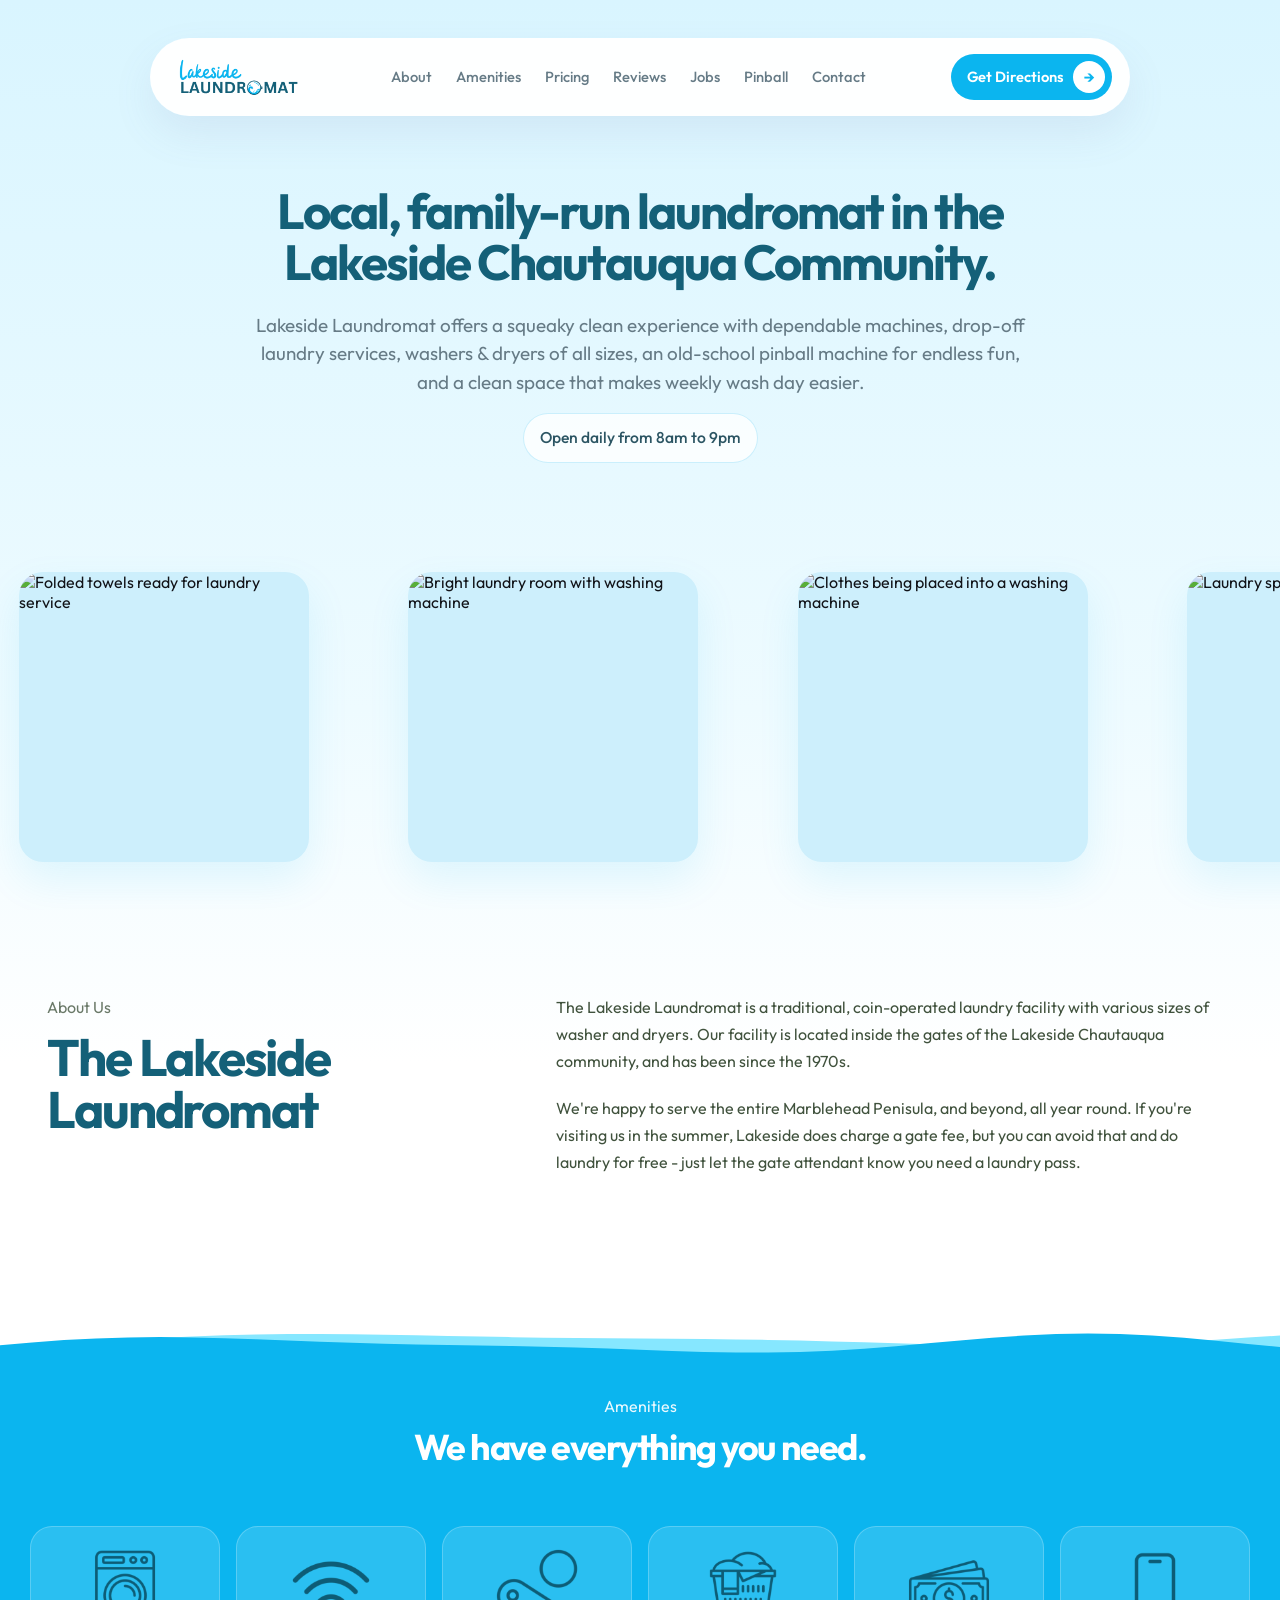
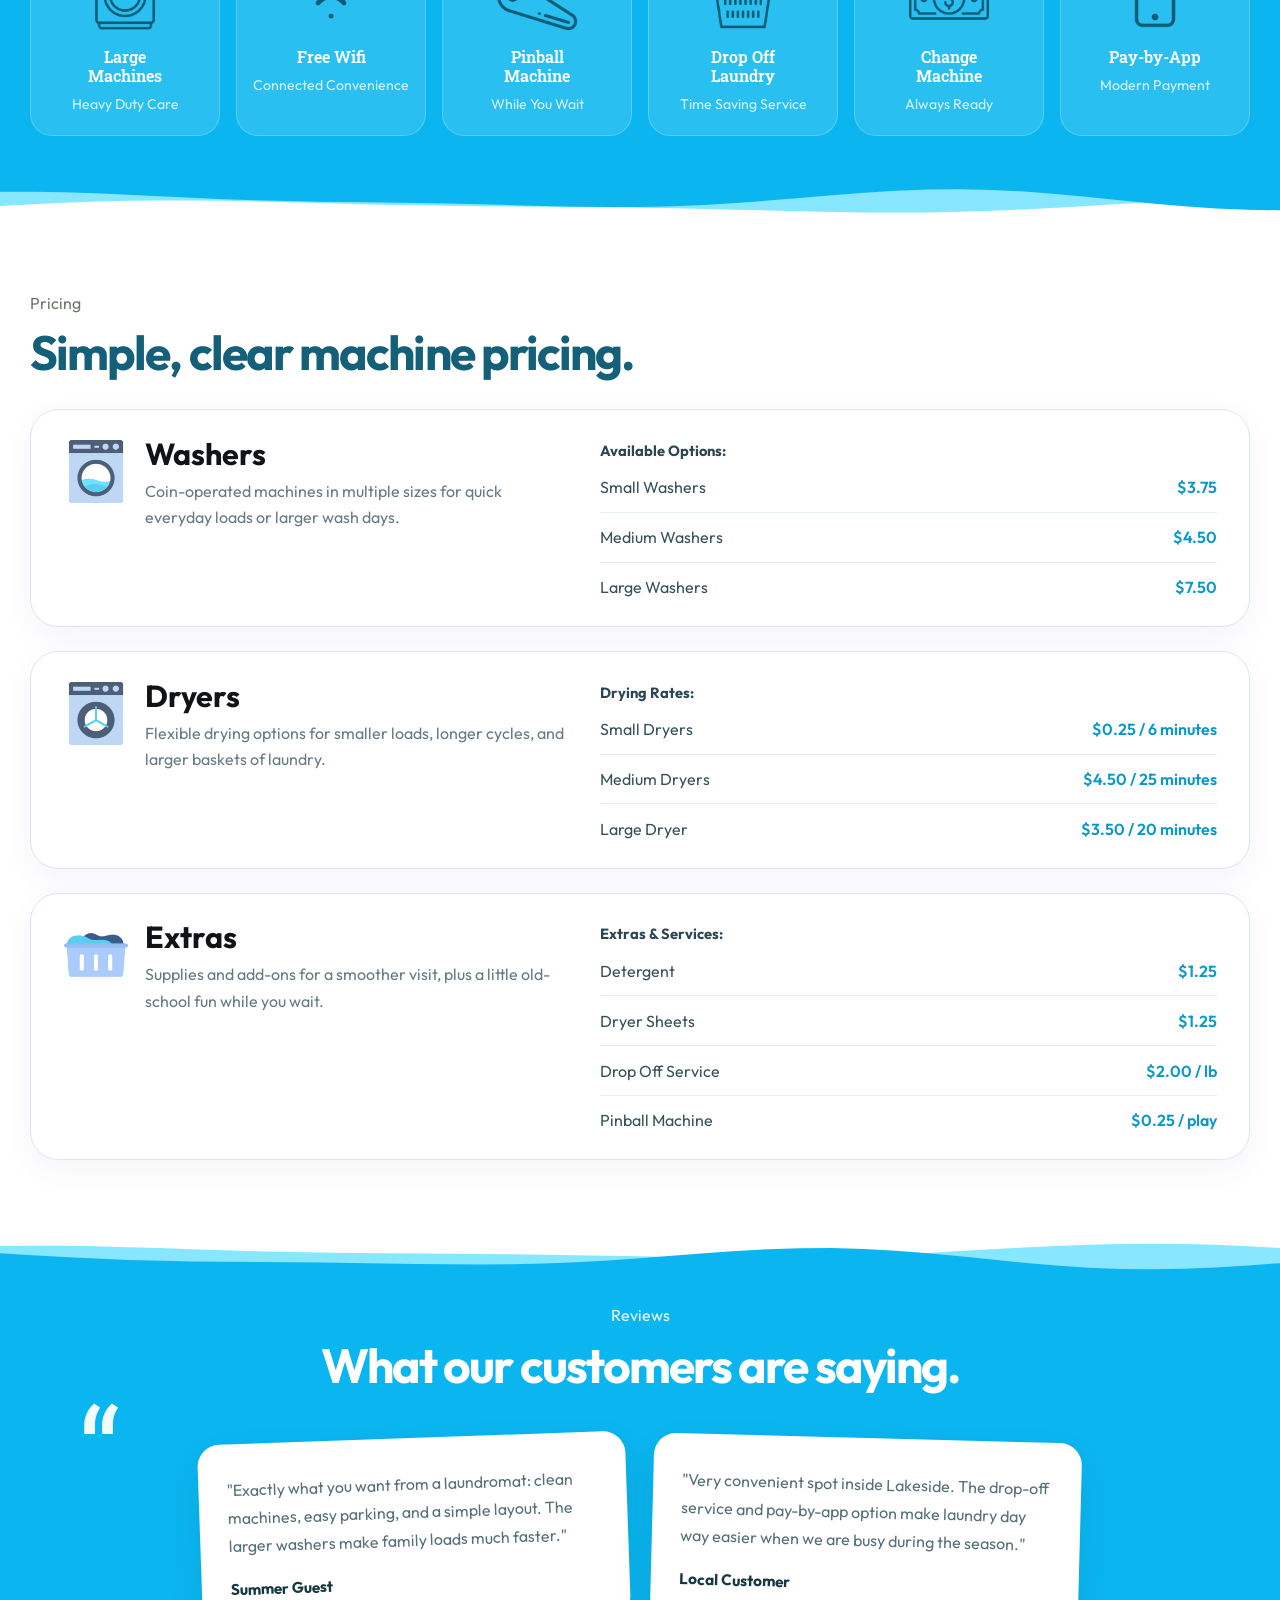
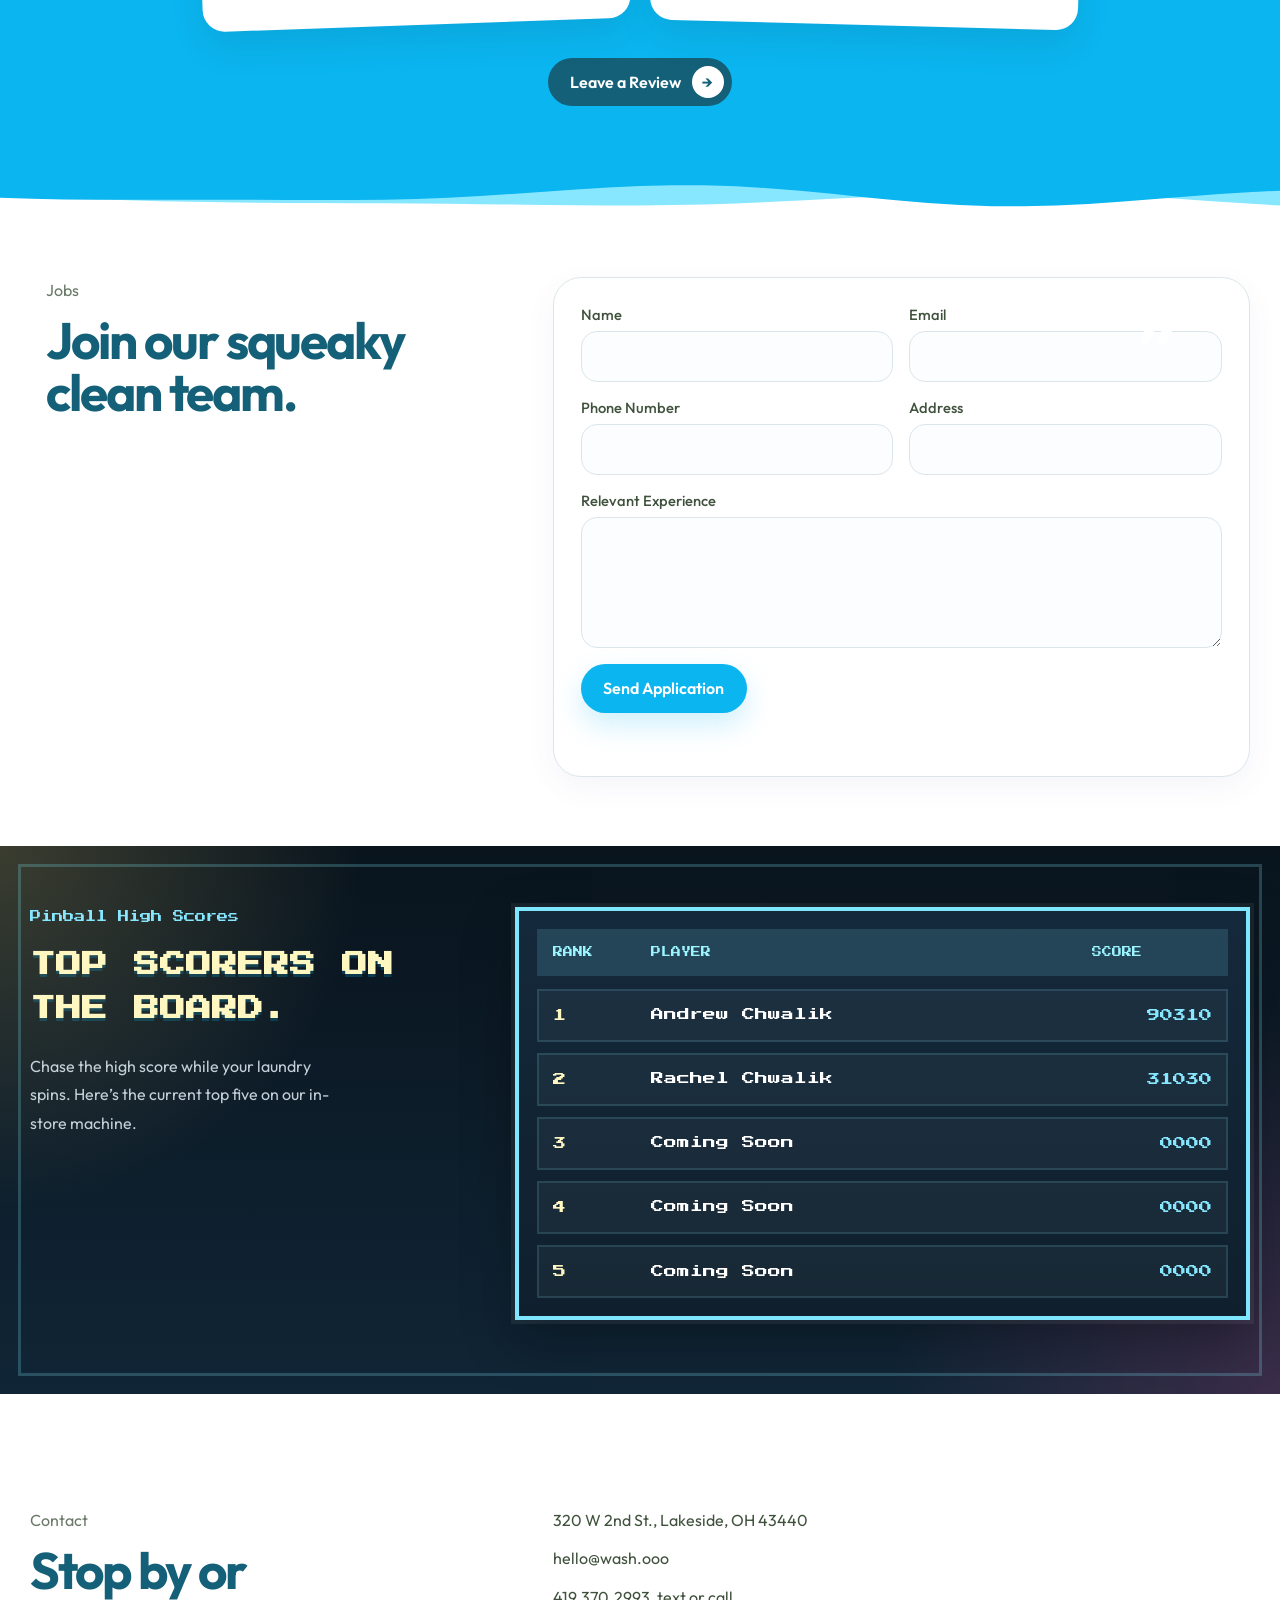
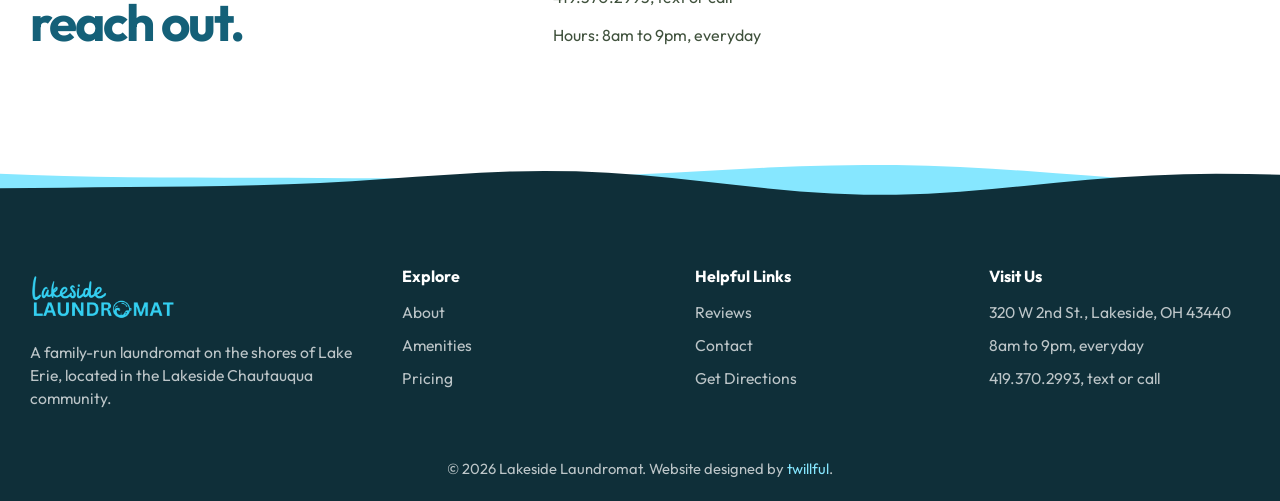
==== commit 216a134a: "Update Rachel pinball high score" ====
--- a/index.html
+++ b/index.html
@@ -491,7 +491,7 @@
                 <li class="pinball-row">
                   <span class="pinball-rank">2</span>
                   <span class="pinball-name">Rachel Chwalik</span>
-                  <span class="pinball-score">28520</span>
+                  <span class="pinball-score">31030</span>
                 </li>
                 <li class="pinball-row">
                   <span class="pinball-rank">3</span>
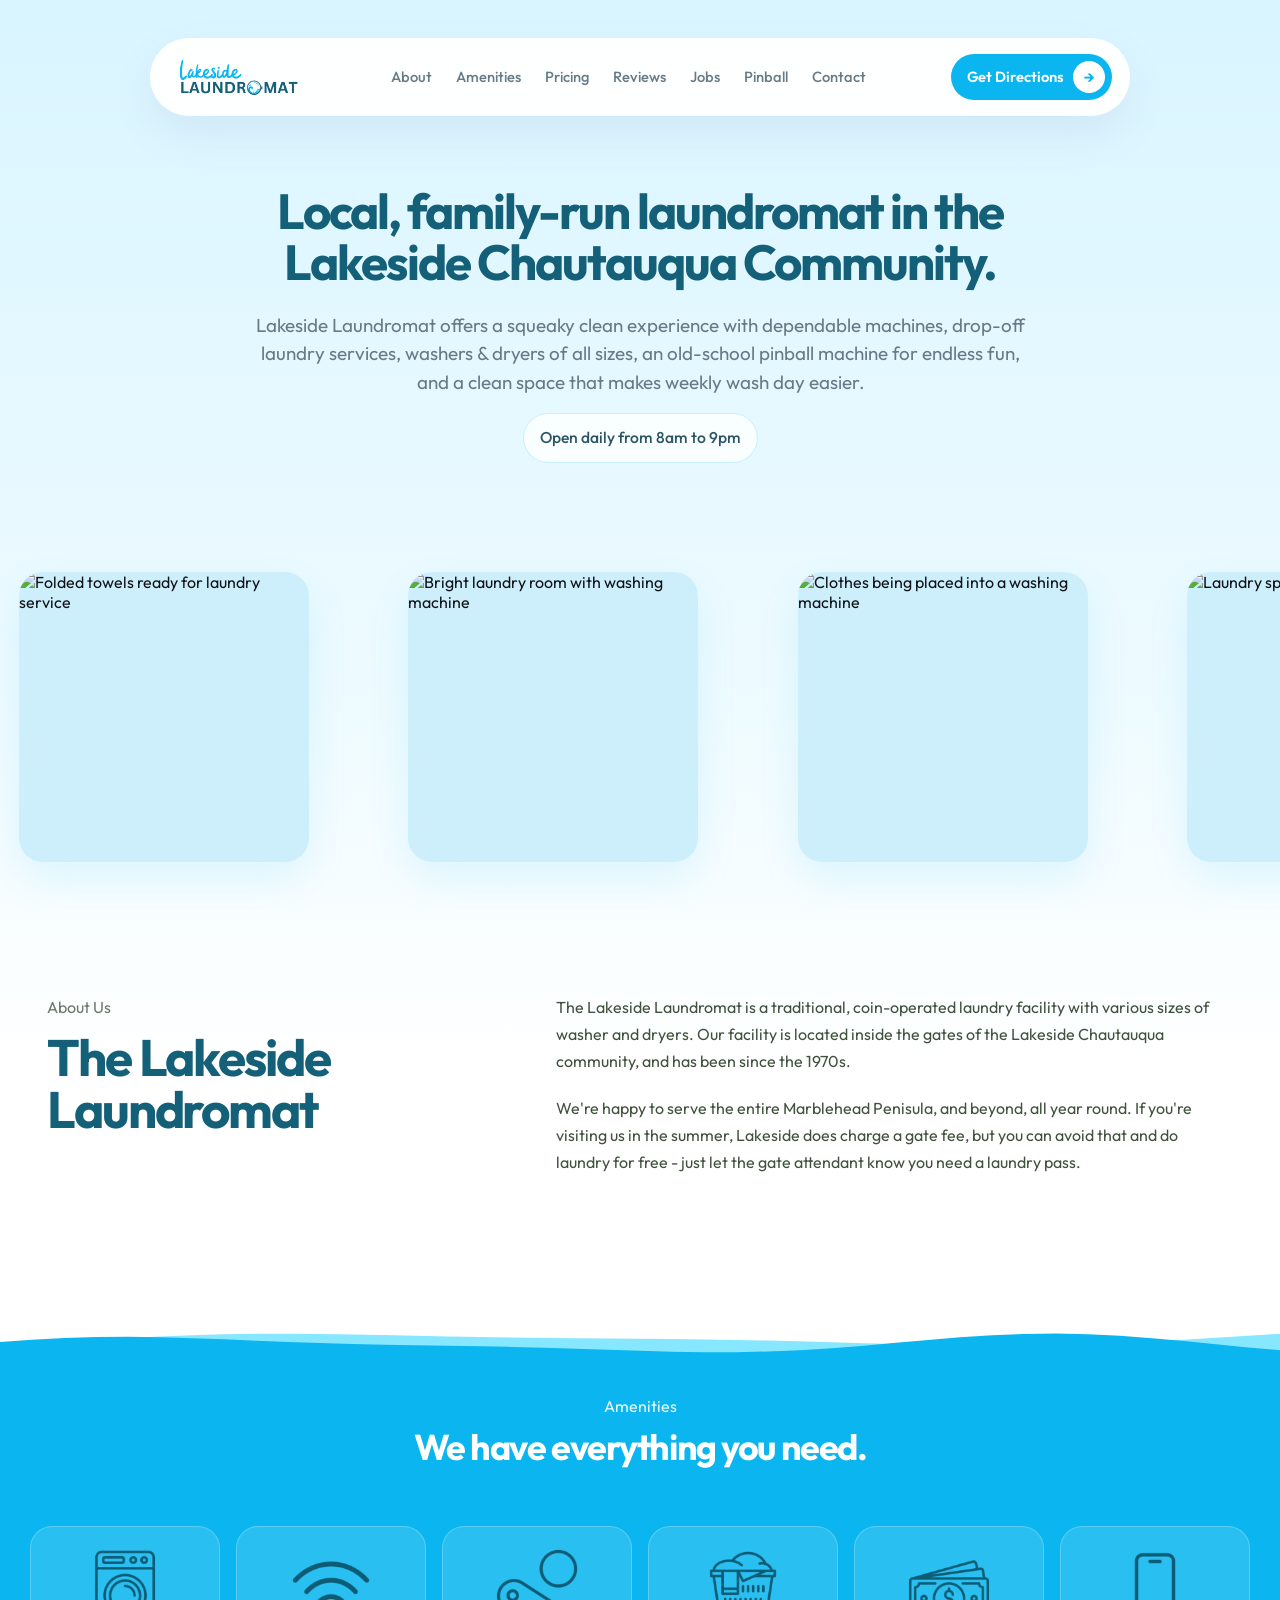
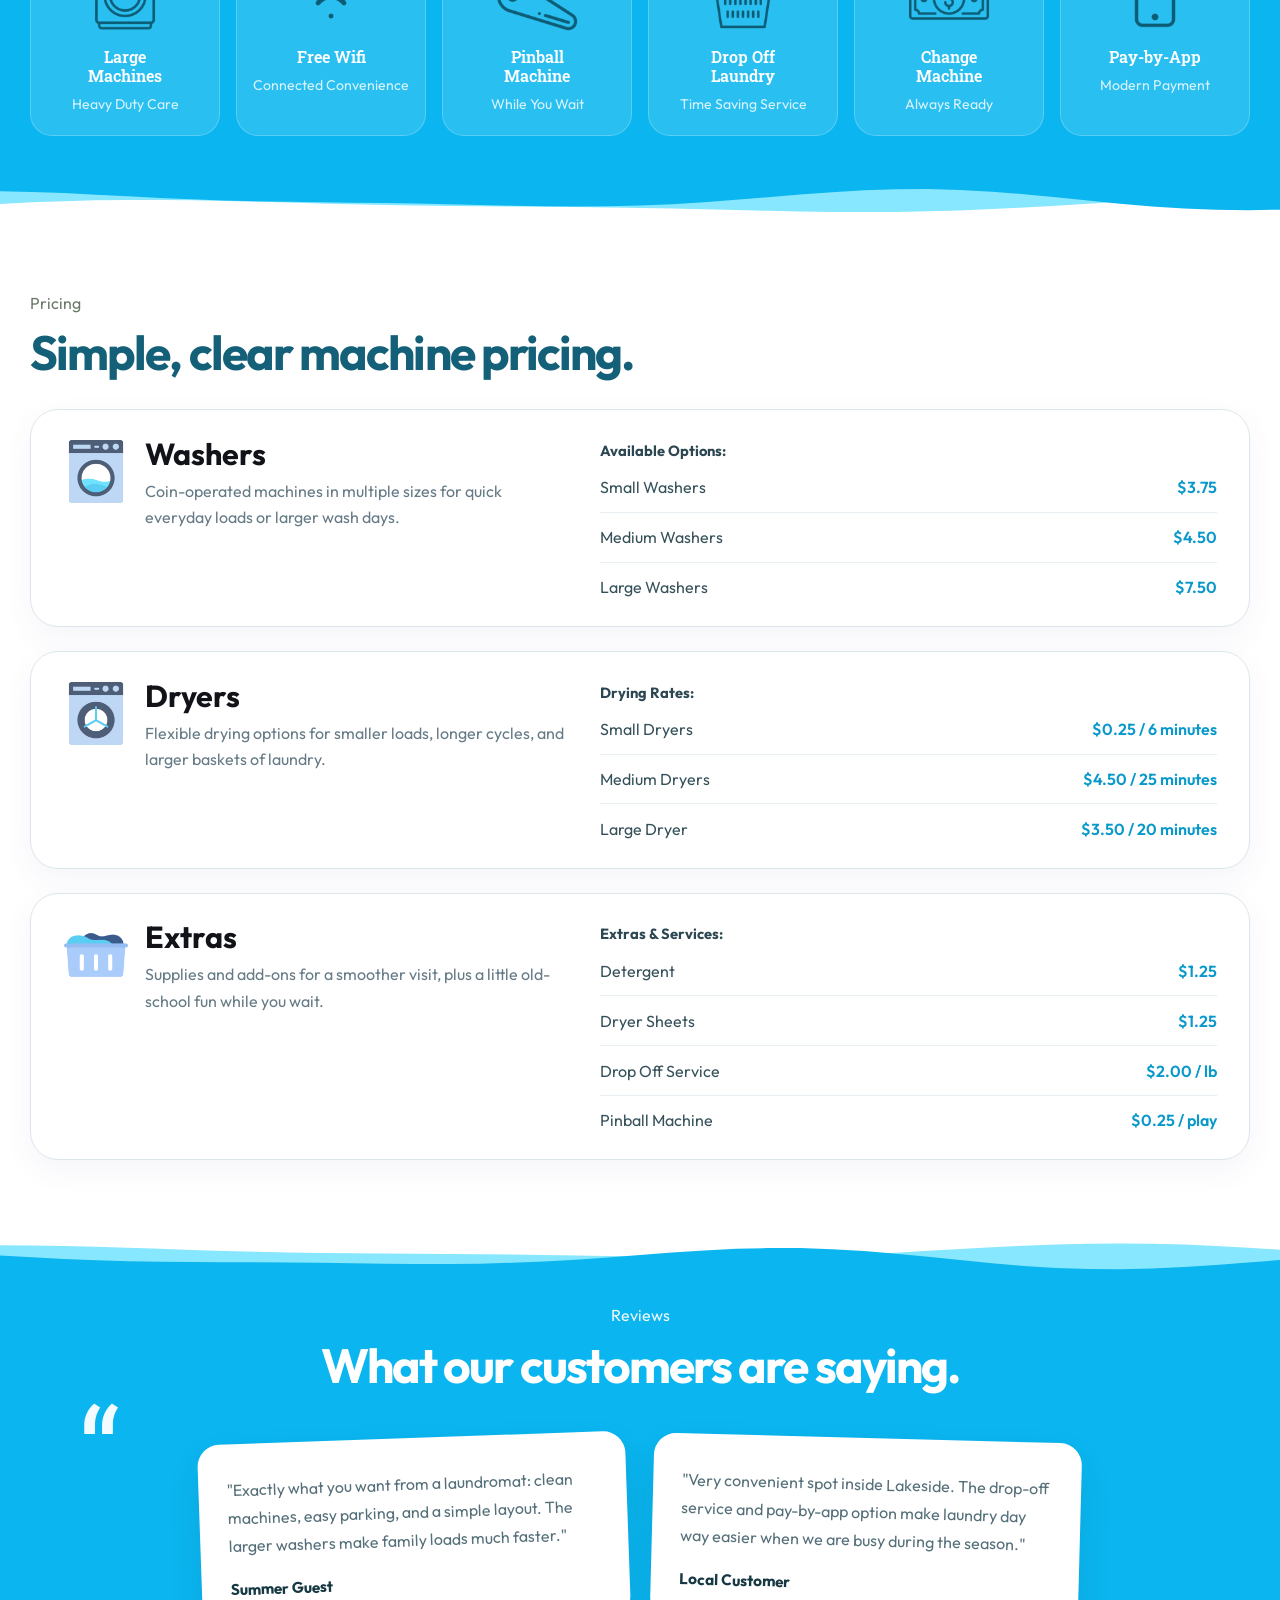
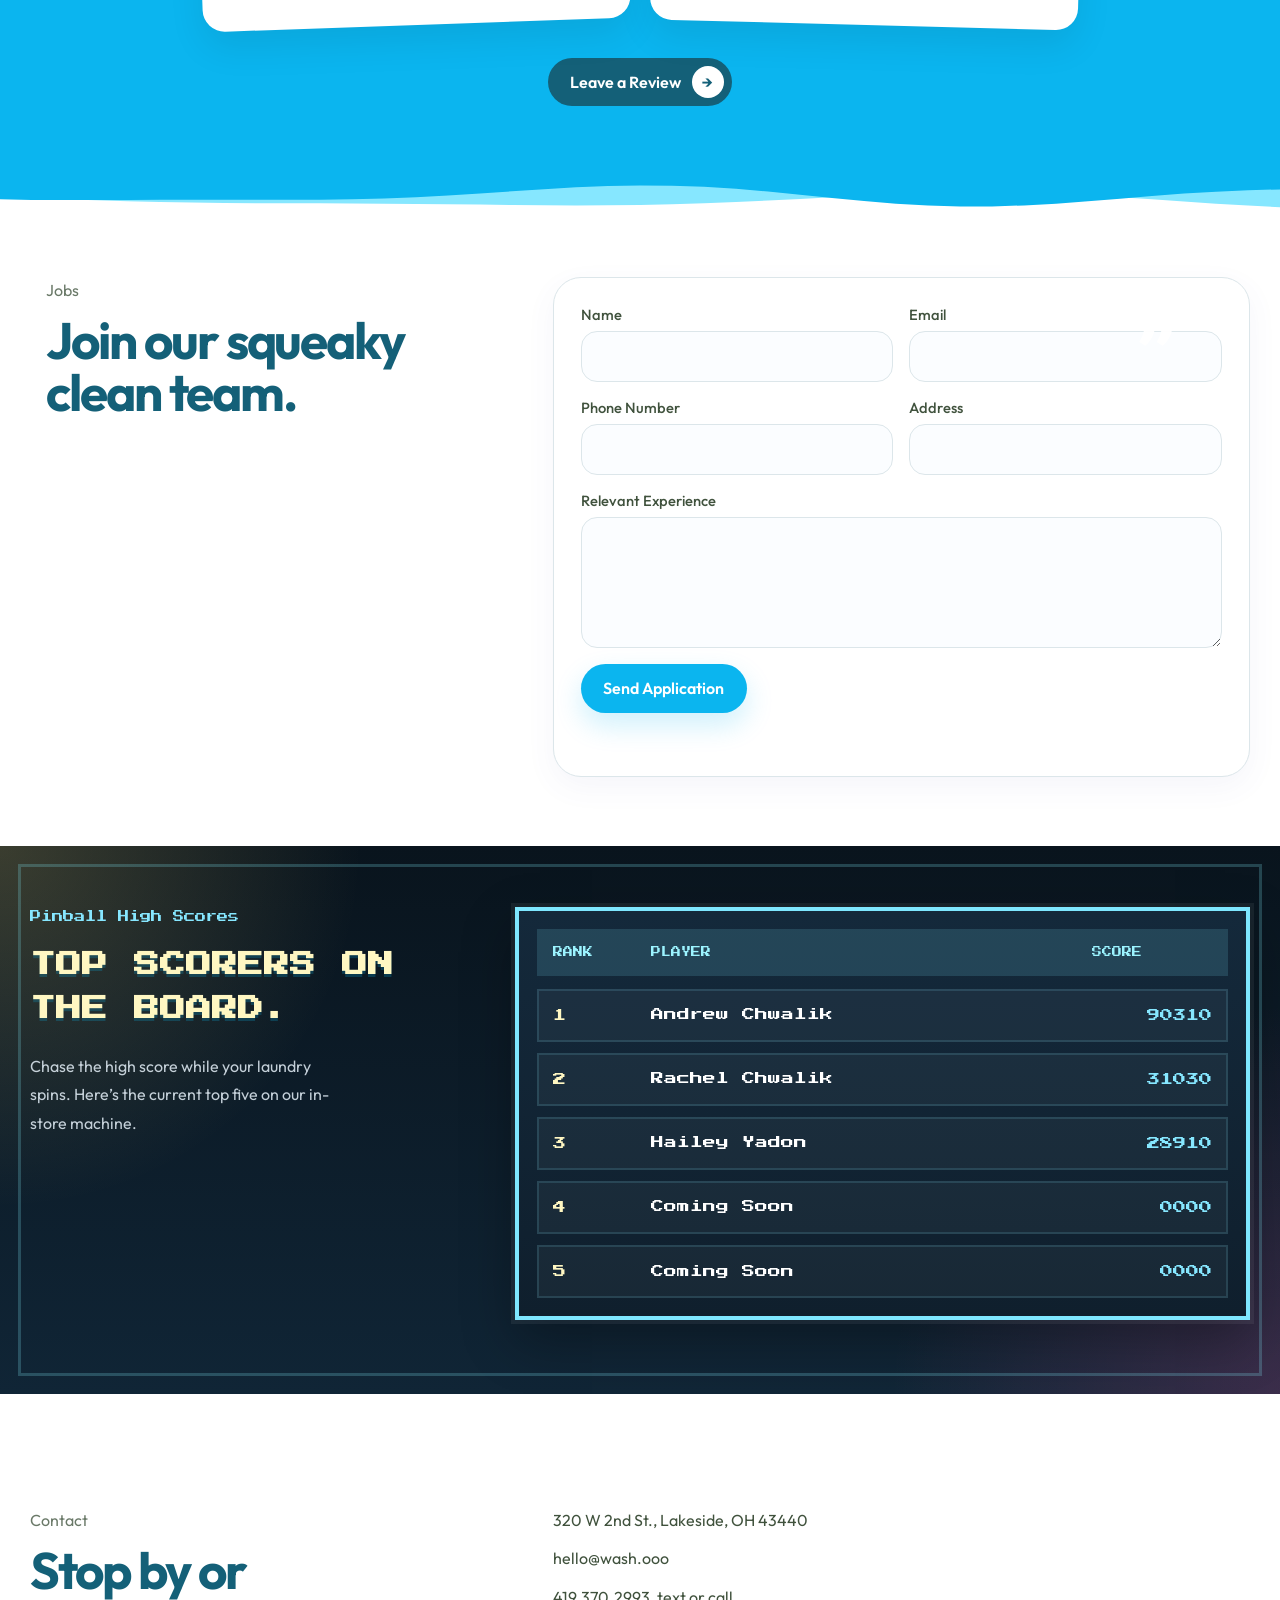
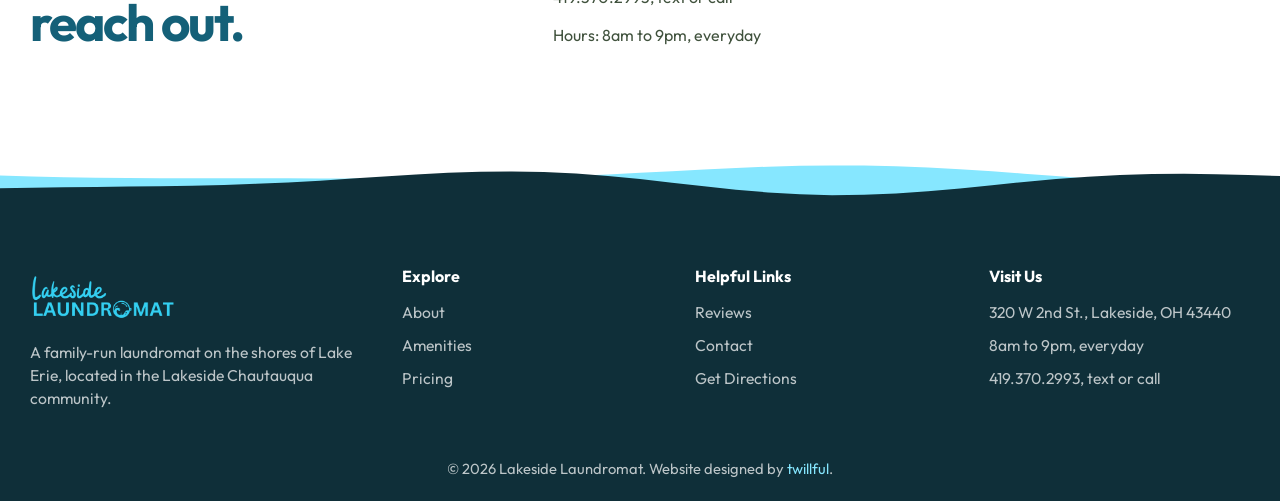
==== commit fad6797b: "Add Hailey pinball high score" ====
--- a/index.html
+++ b/index.html
@@ -495,8 +495,8 @@
                 </li>
                 <li class="pinball-row">
                   <span class="pinball-rank">3</span>
-                  <span class="pinball-name">Coming Soon</span>
-                  <span class="pinball-score">0000</span>
+                  <span class="pinball-name">Hailey Yadon</span>
+                  <span class="pinball-score">28910</span>
                 </li>
                 <li class="pinball-row">
                   <span class="pinball-rank">4</span>
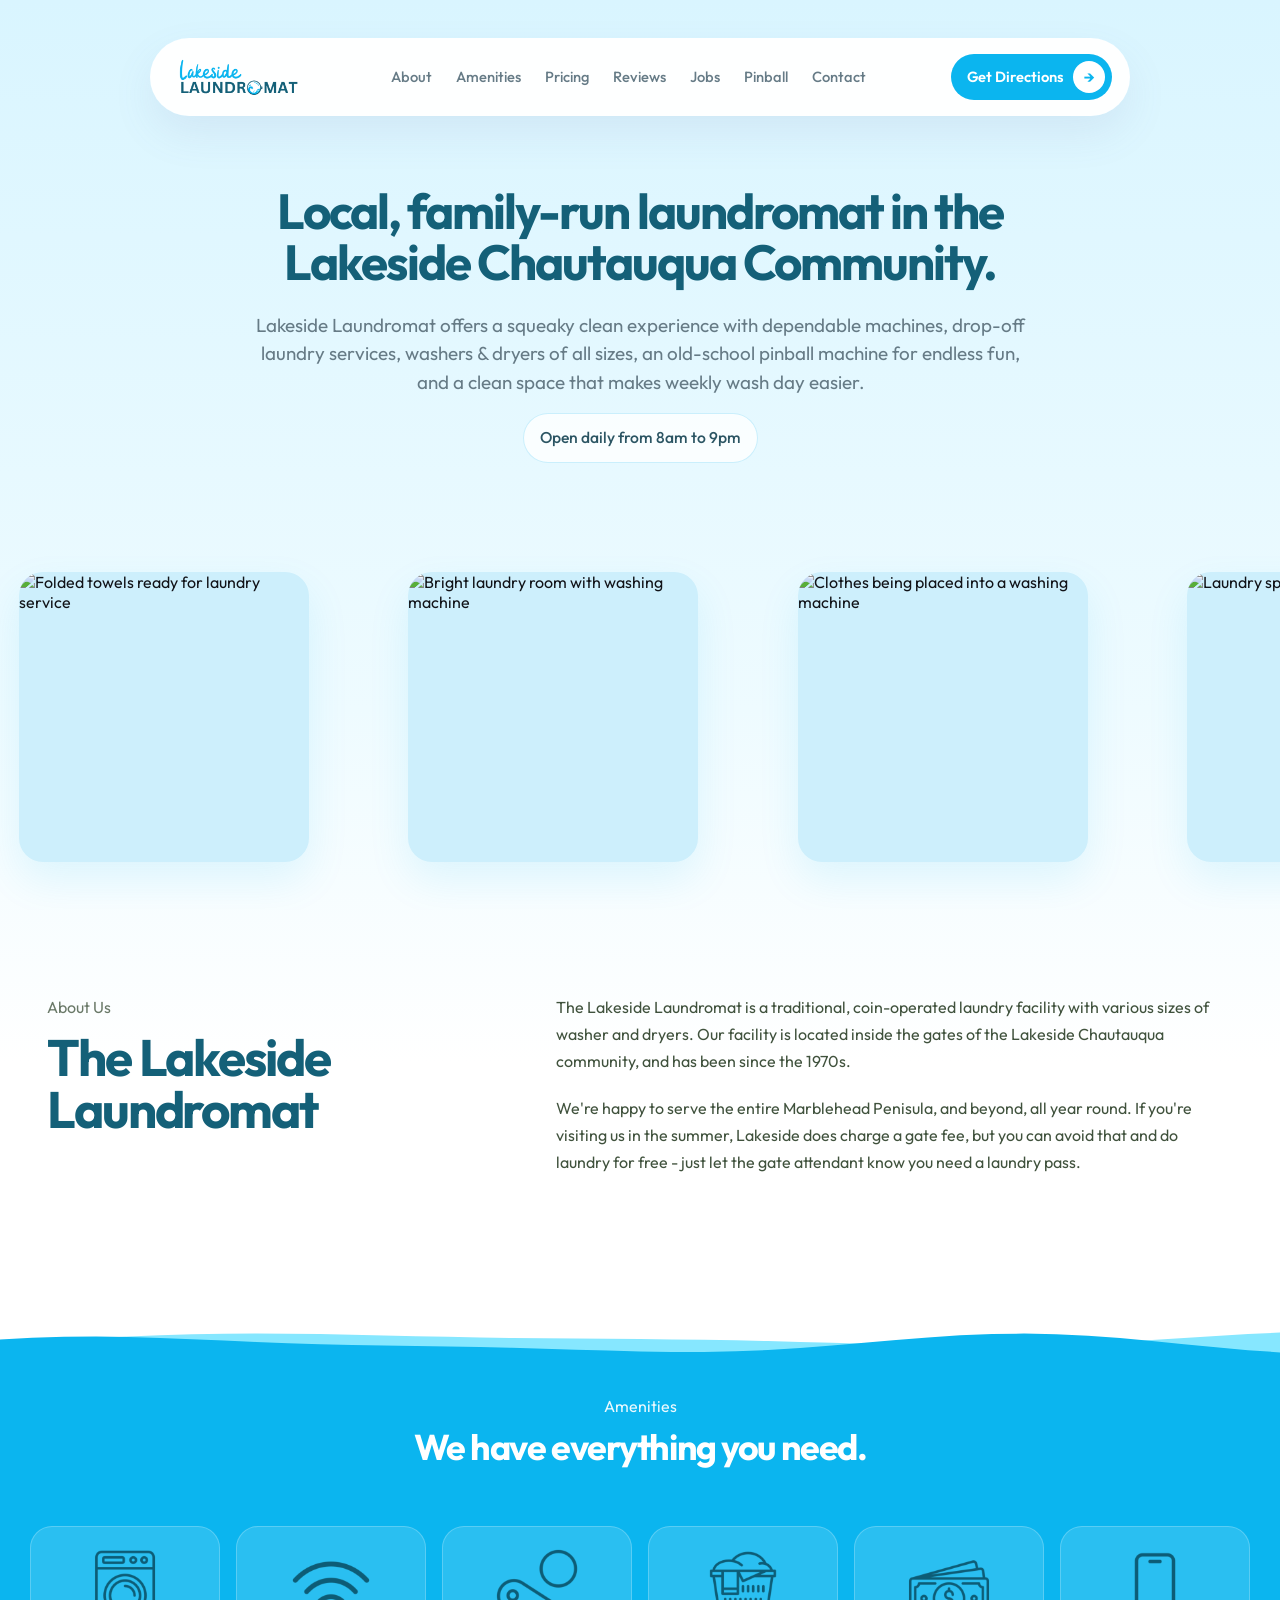
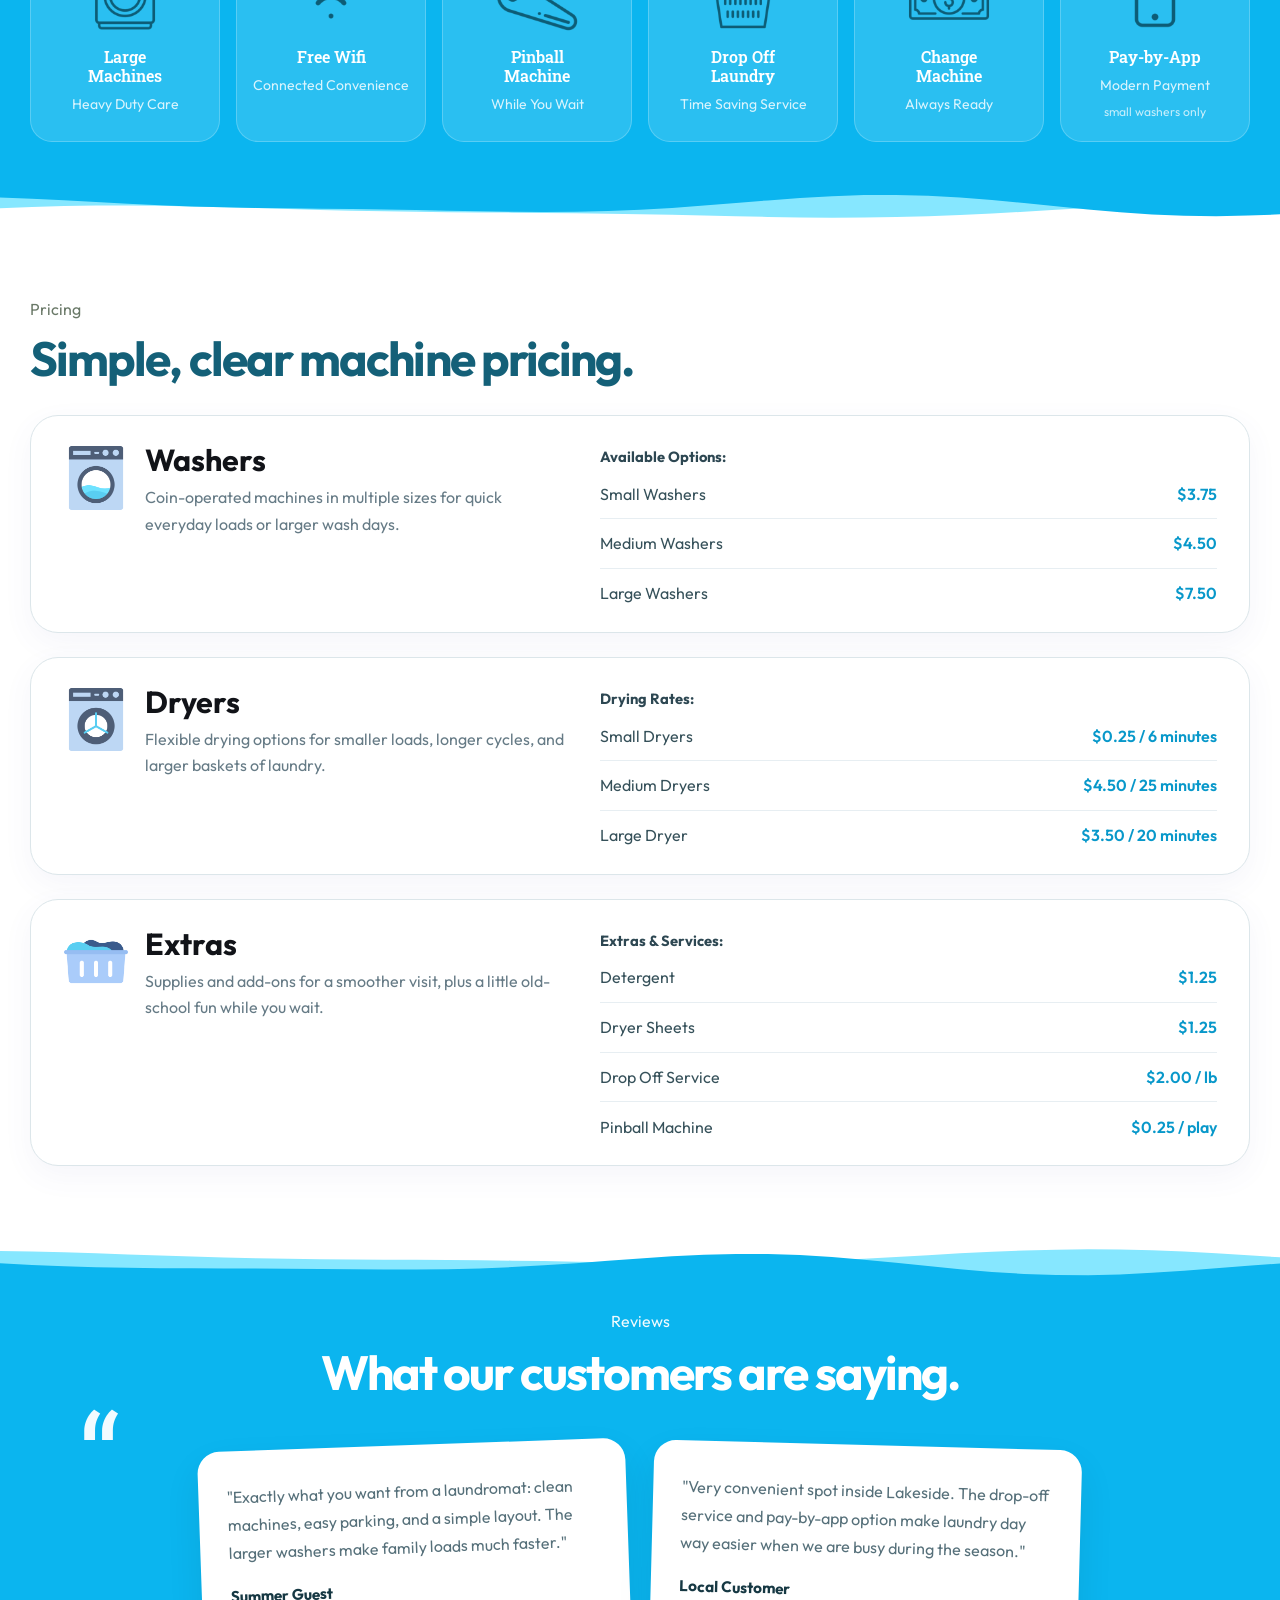
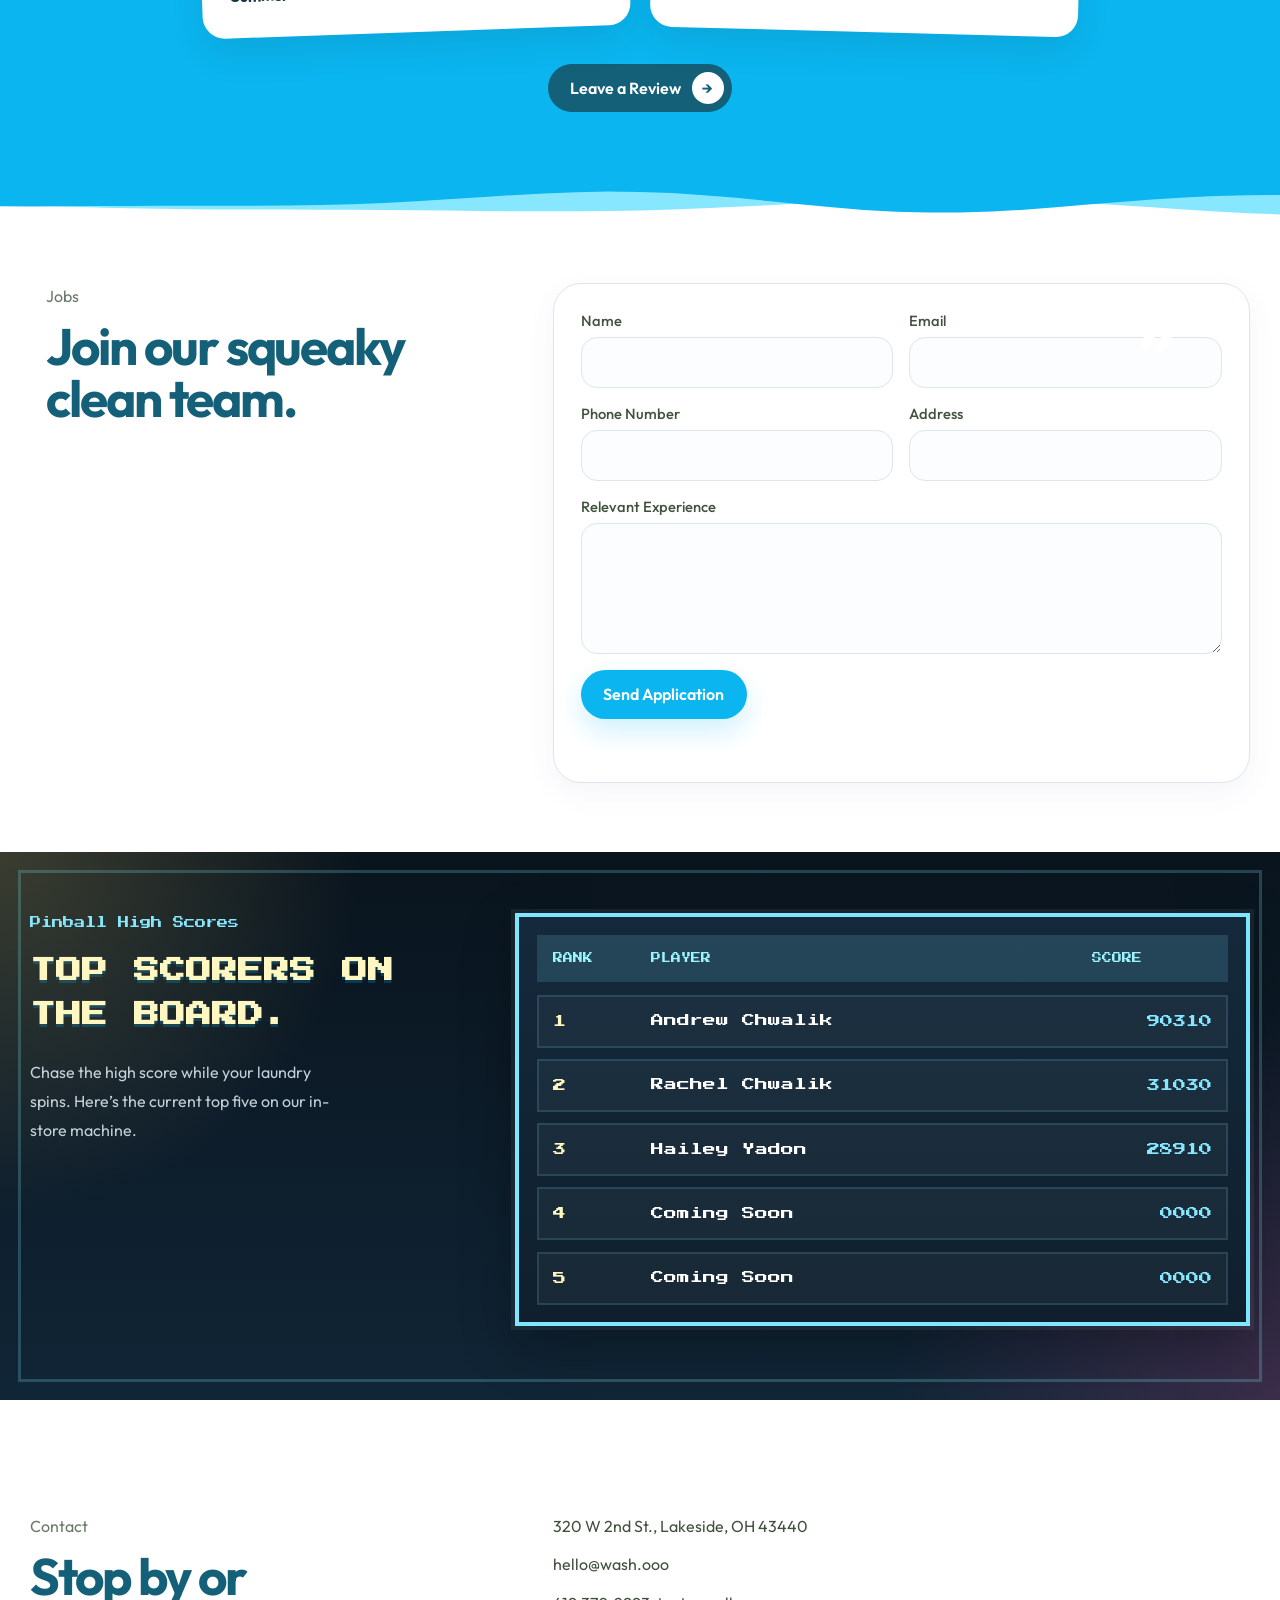
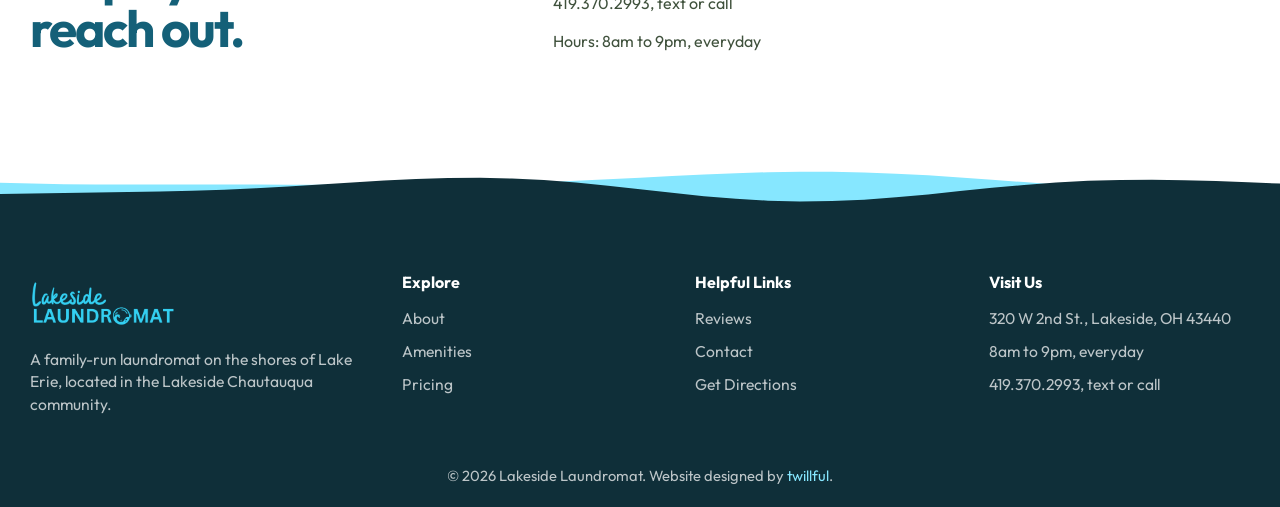
==== commit db579578: "Add pay-by-app amenity note" ====
--- a/index.html
+++ b/index.html
@@ -263,6 +263,7 @@
               </div>
               <h3>Pay-by-App</h3>
               <p class="amenity-kicker">Modern Payment</p>
+              <p class="amenity-note">small washers only</p>
             </article>
           </div>
         </div>
--- a/styles.css
+++ b/styles.css
@@ -424,6 +424,12 @@
   margin-top: 0.45rem;
 }
 
+.amenity-note {
+  color: rgba(255, 255, 255, 0.72);
+  font-size: 0.76rem;
+  margin-top: 0.3rem;
+}
+
 .amenity-item h3 {
   max-width: 12ch;
   margin: 0 auto;
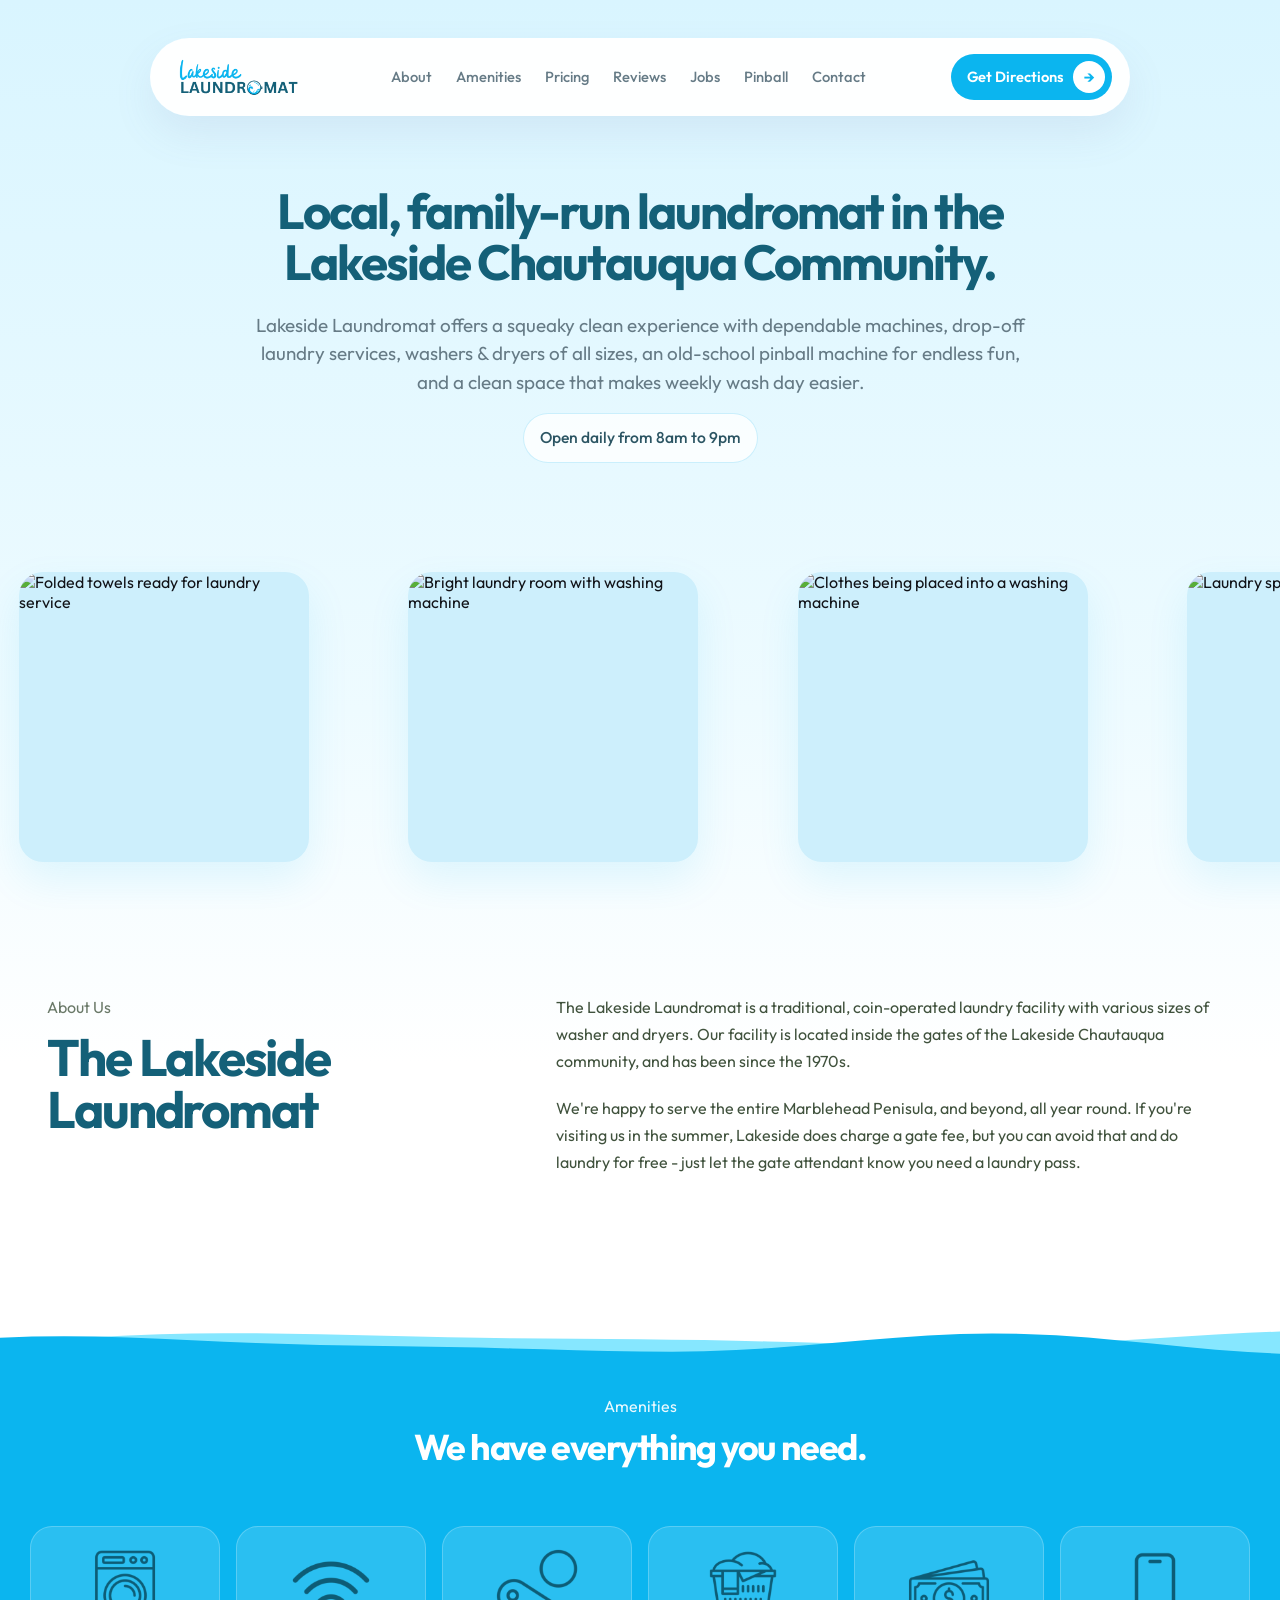
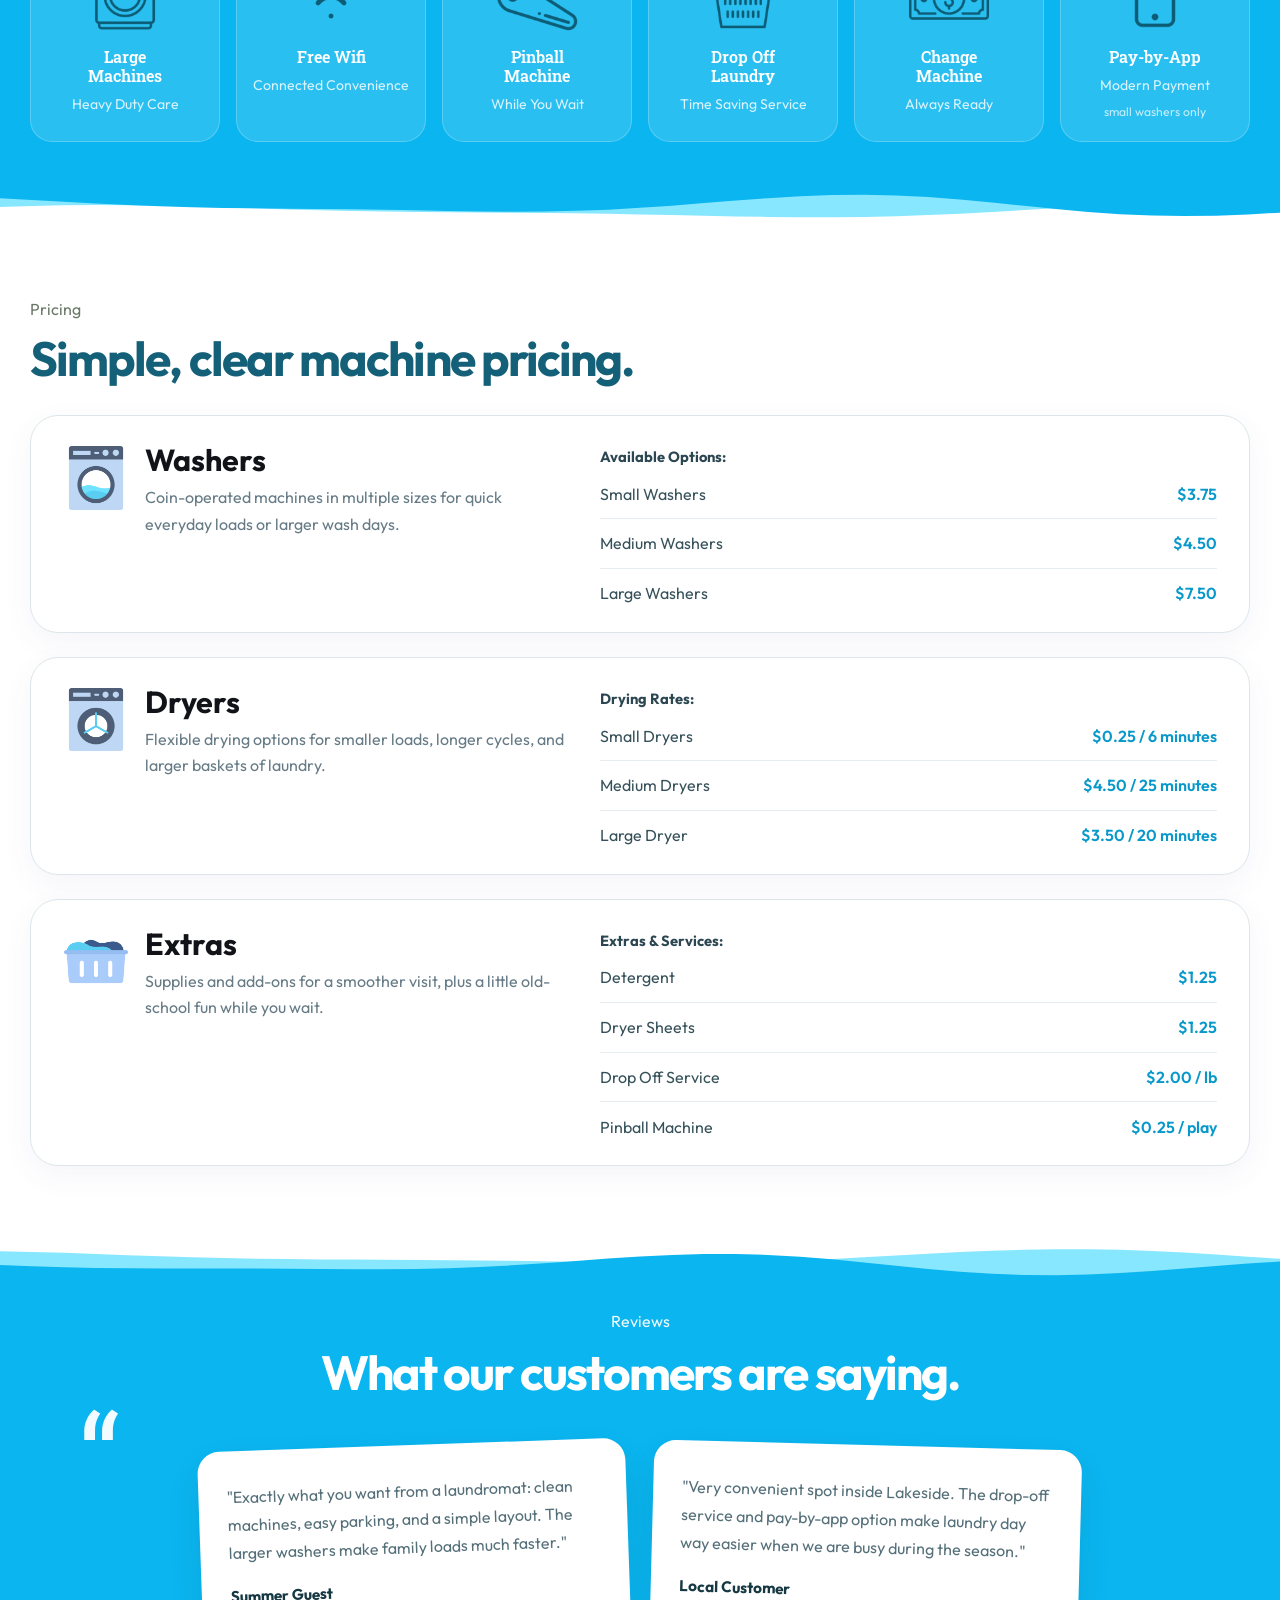
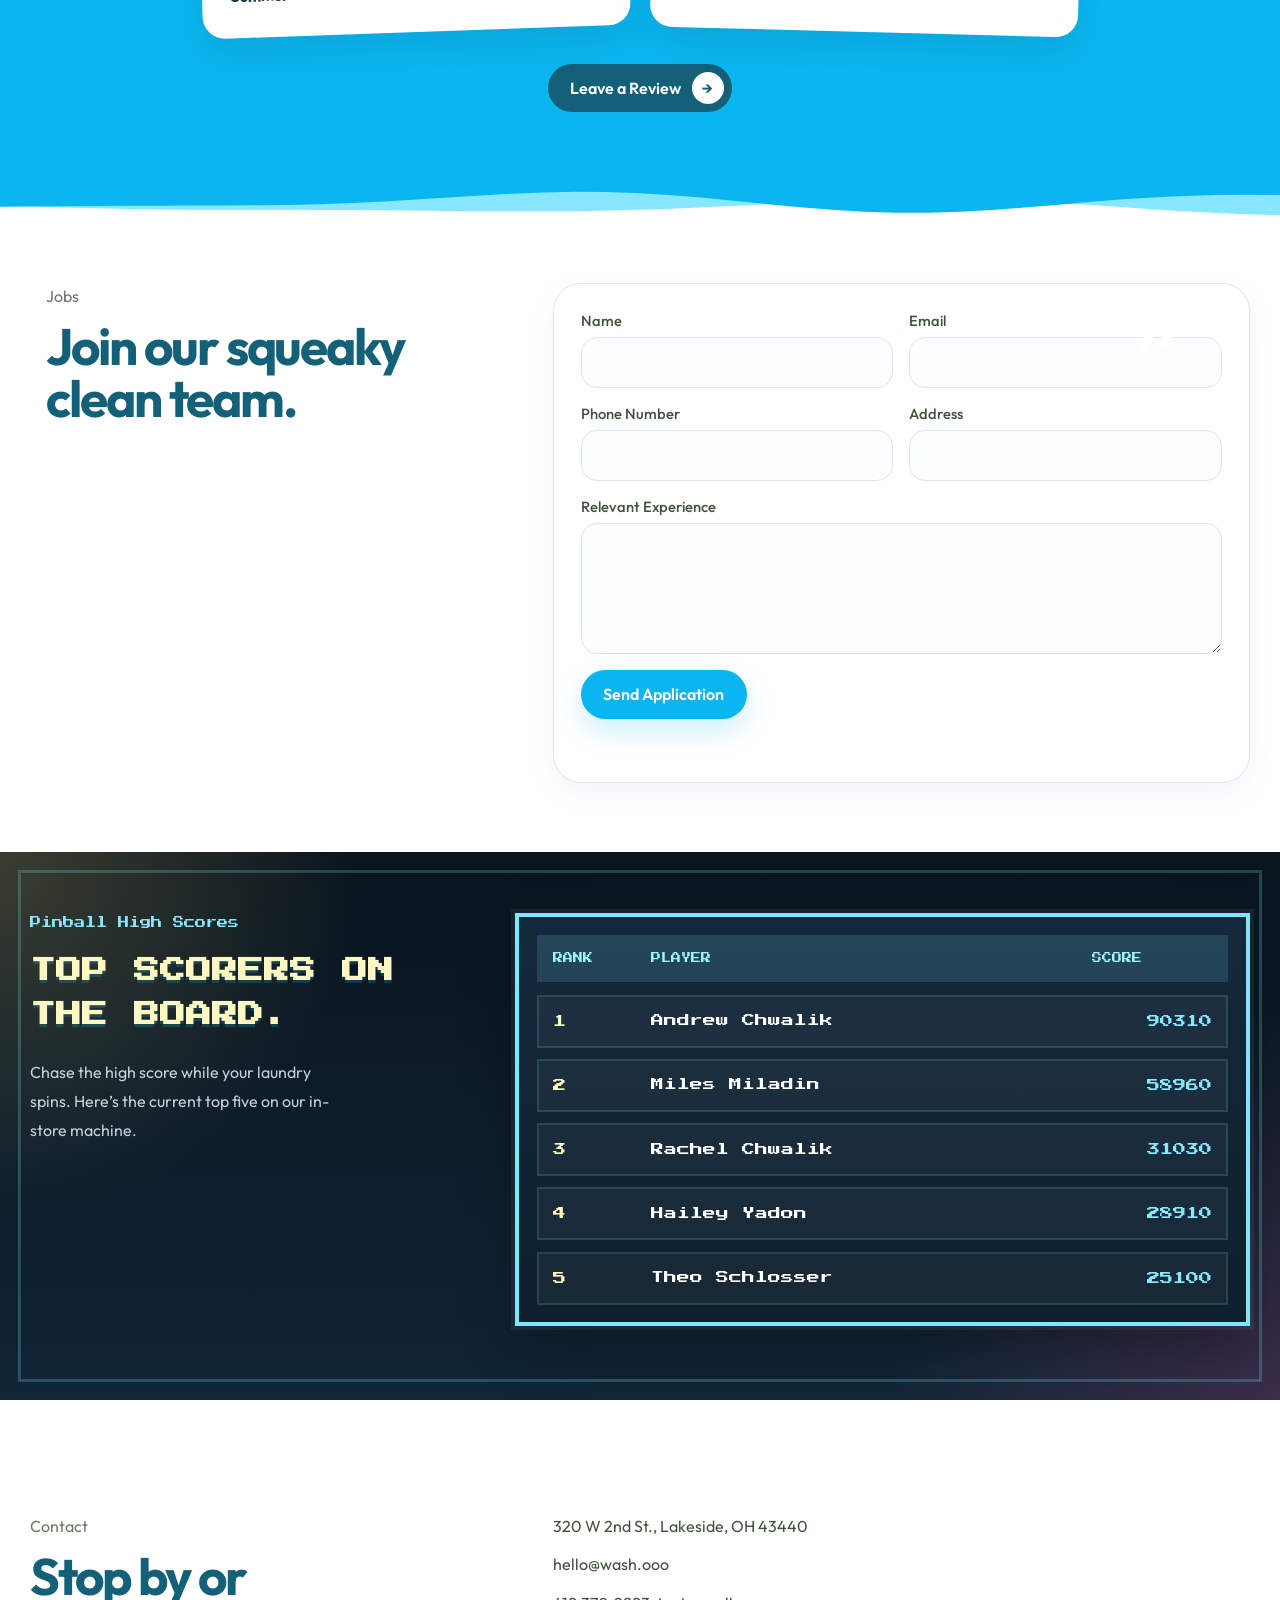
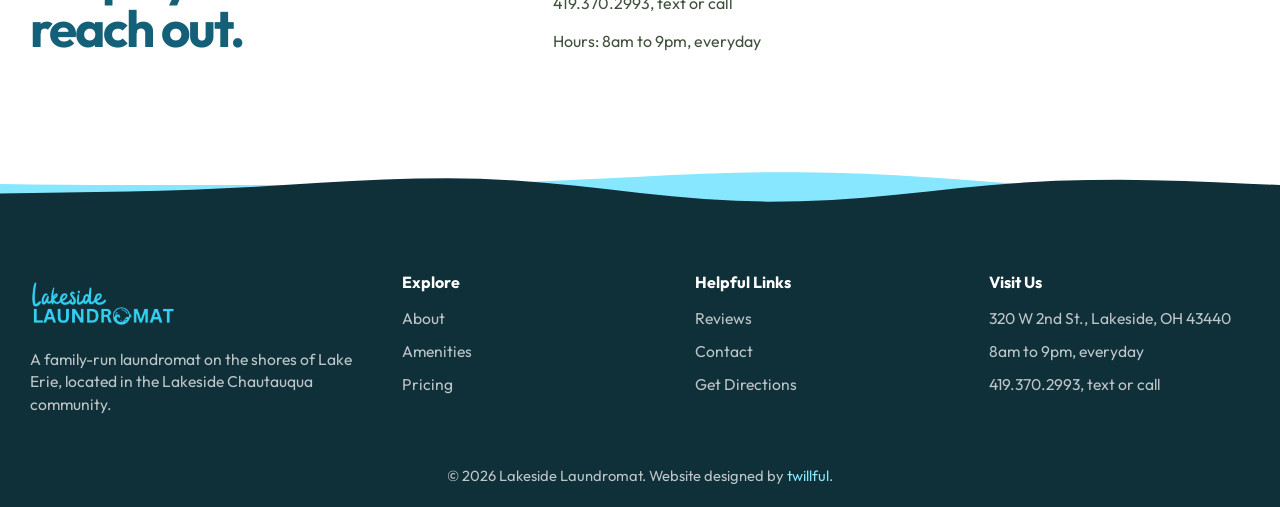
==== commit 004f5500: "Update pinball high scores" ====
--- a/index.html
+++ b/index.html
@@ -491,23 +491,23 @@
                 </li>
                 <li class="pinball-row">
                   <span class="pinball-rank">2</span>
+                  <span class="pinball-name">Miles Miladin</span>
+                  <span class="pinball-score">58960</span>
+                </li>
+                <li class="pinball-row">
+                  <span class="pinball-rank">3</span>
                   <span class="pinball-name">Rachel Chwalik</span>
                   <span class="pinball-score">31030</span>
                 </li>
                 <li class="pinball-row">
-                  <span class="pinball-rank">3</span>
+                  <span class="pinball-rank">4</span>
                   <span class="pinball-name">Hailey Yadon</span>
                   <span class="pinball-score">28910</span>
                 </li>
                 <li class="pinball-row">
-                  <span class="pinball-rank">4</span>
-                  <span class="pinball-name">Coming Soon</span>
-                  <span class="pinball-score">0000</span>
-                </li>
-                <li class="pinball-row">
                   <span class="pinball-rank">5</span>
-                  <span class="pinball-name">Coming Soon</span>
-                  <span class="pinball-score">0000</span>
+                  <span class="pinball-name">Theo Schlosser</span>
+                  <span class="pinball-score">25100</span>
                 </li>
               </ol>
             </div>
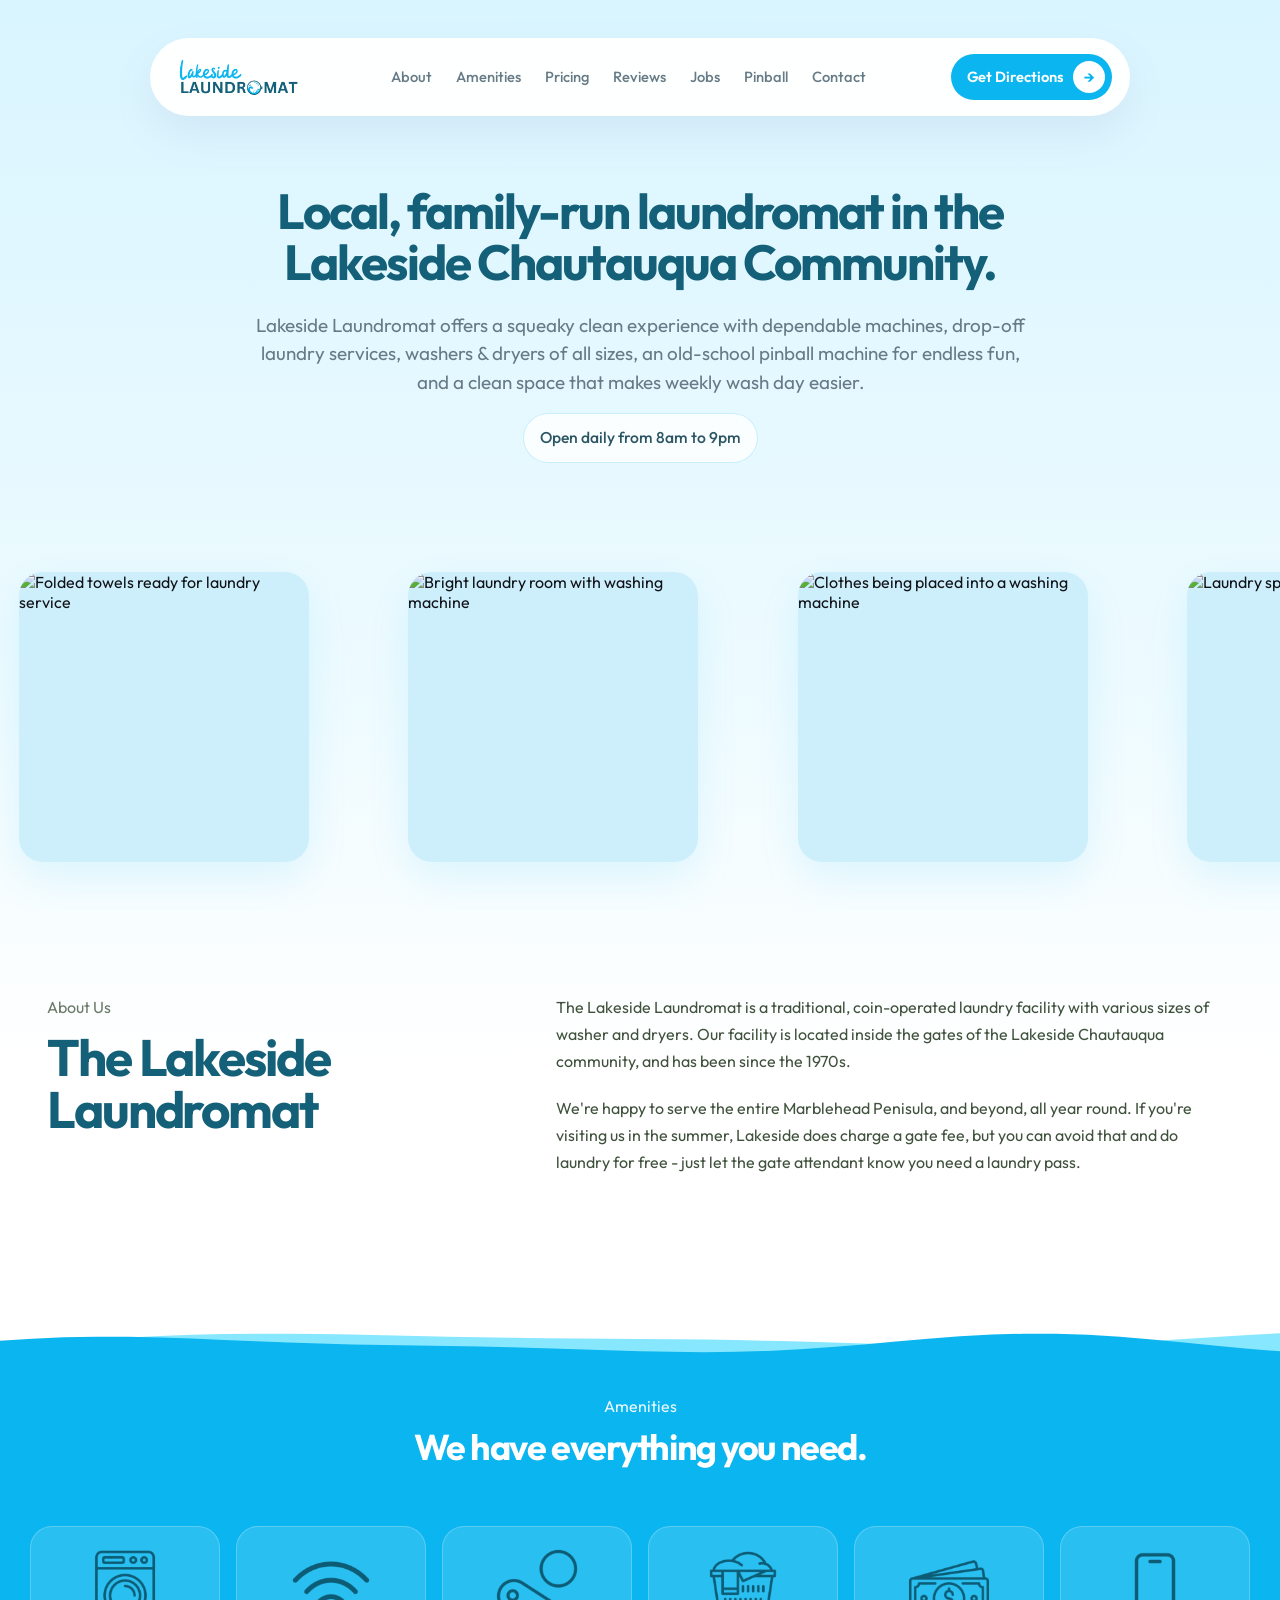
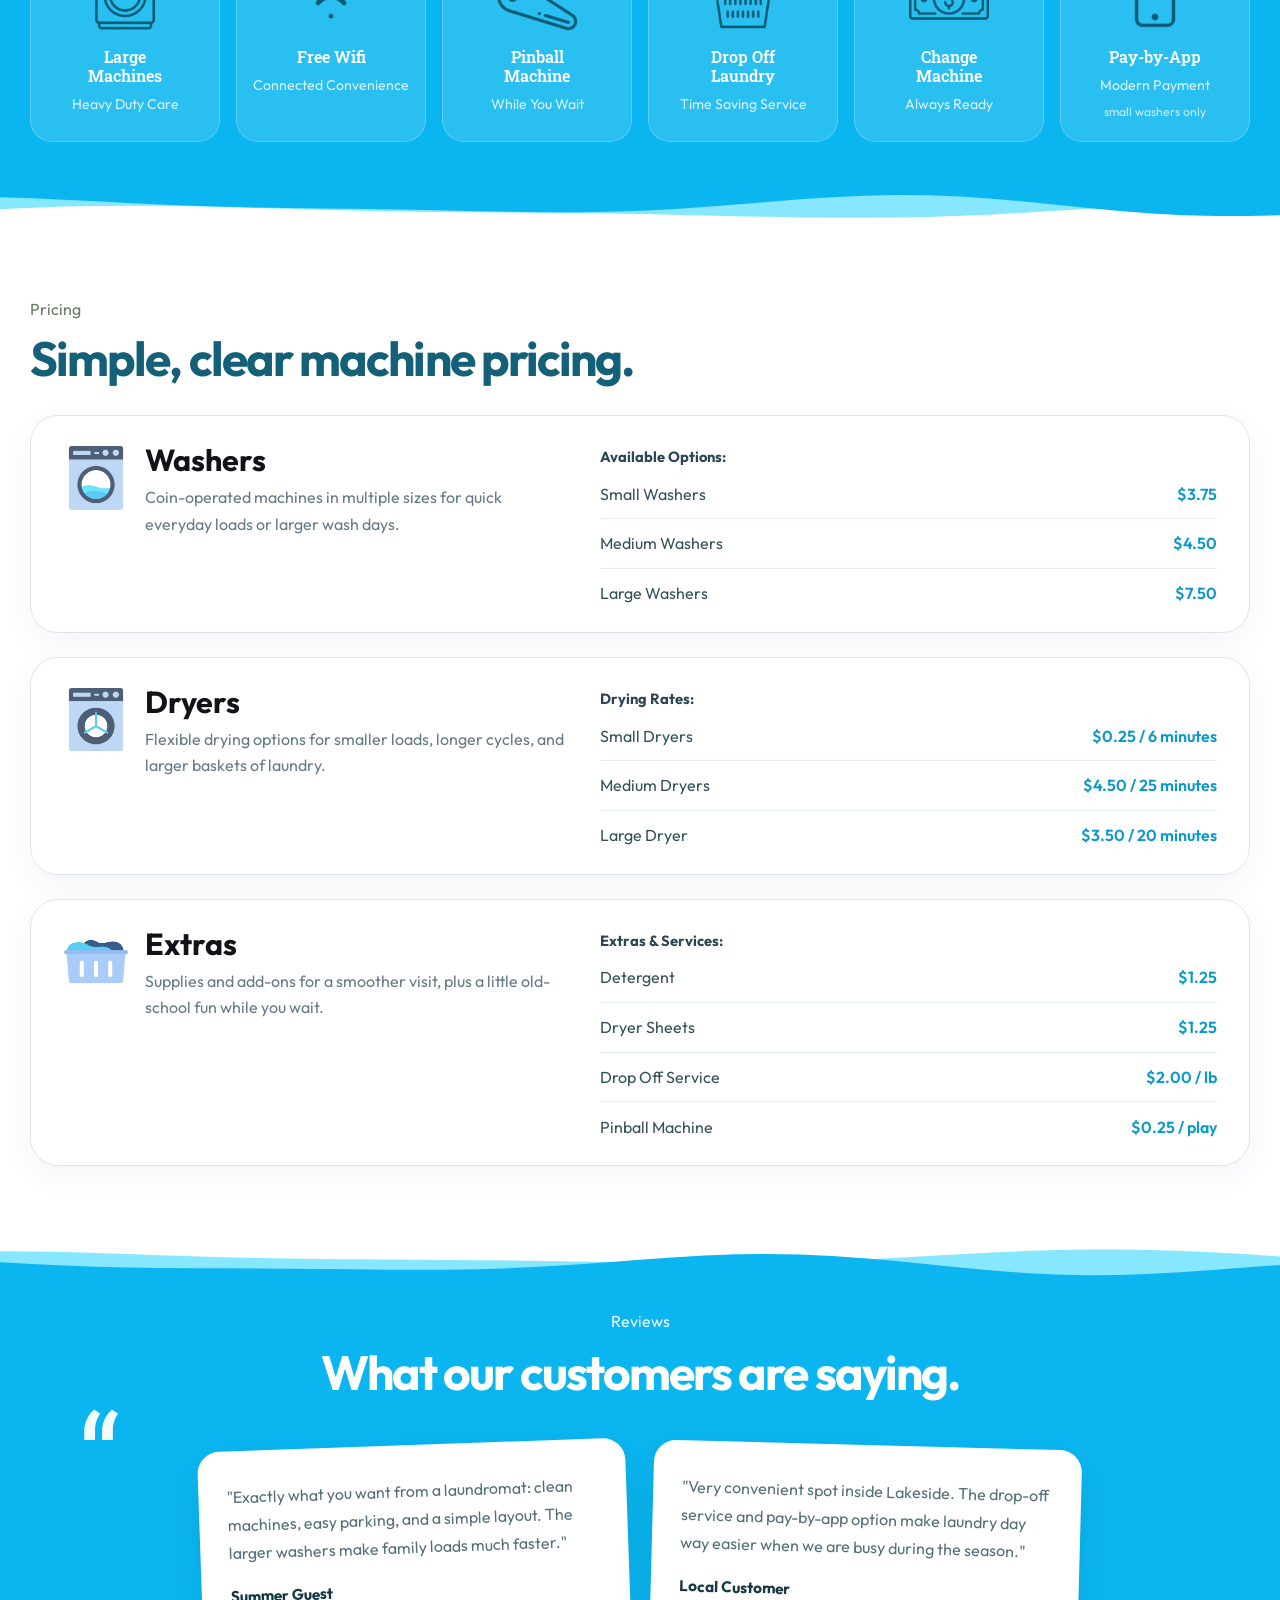
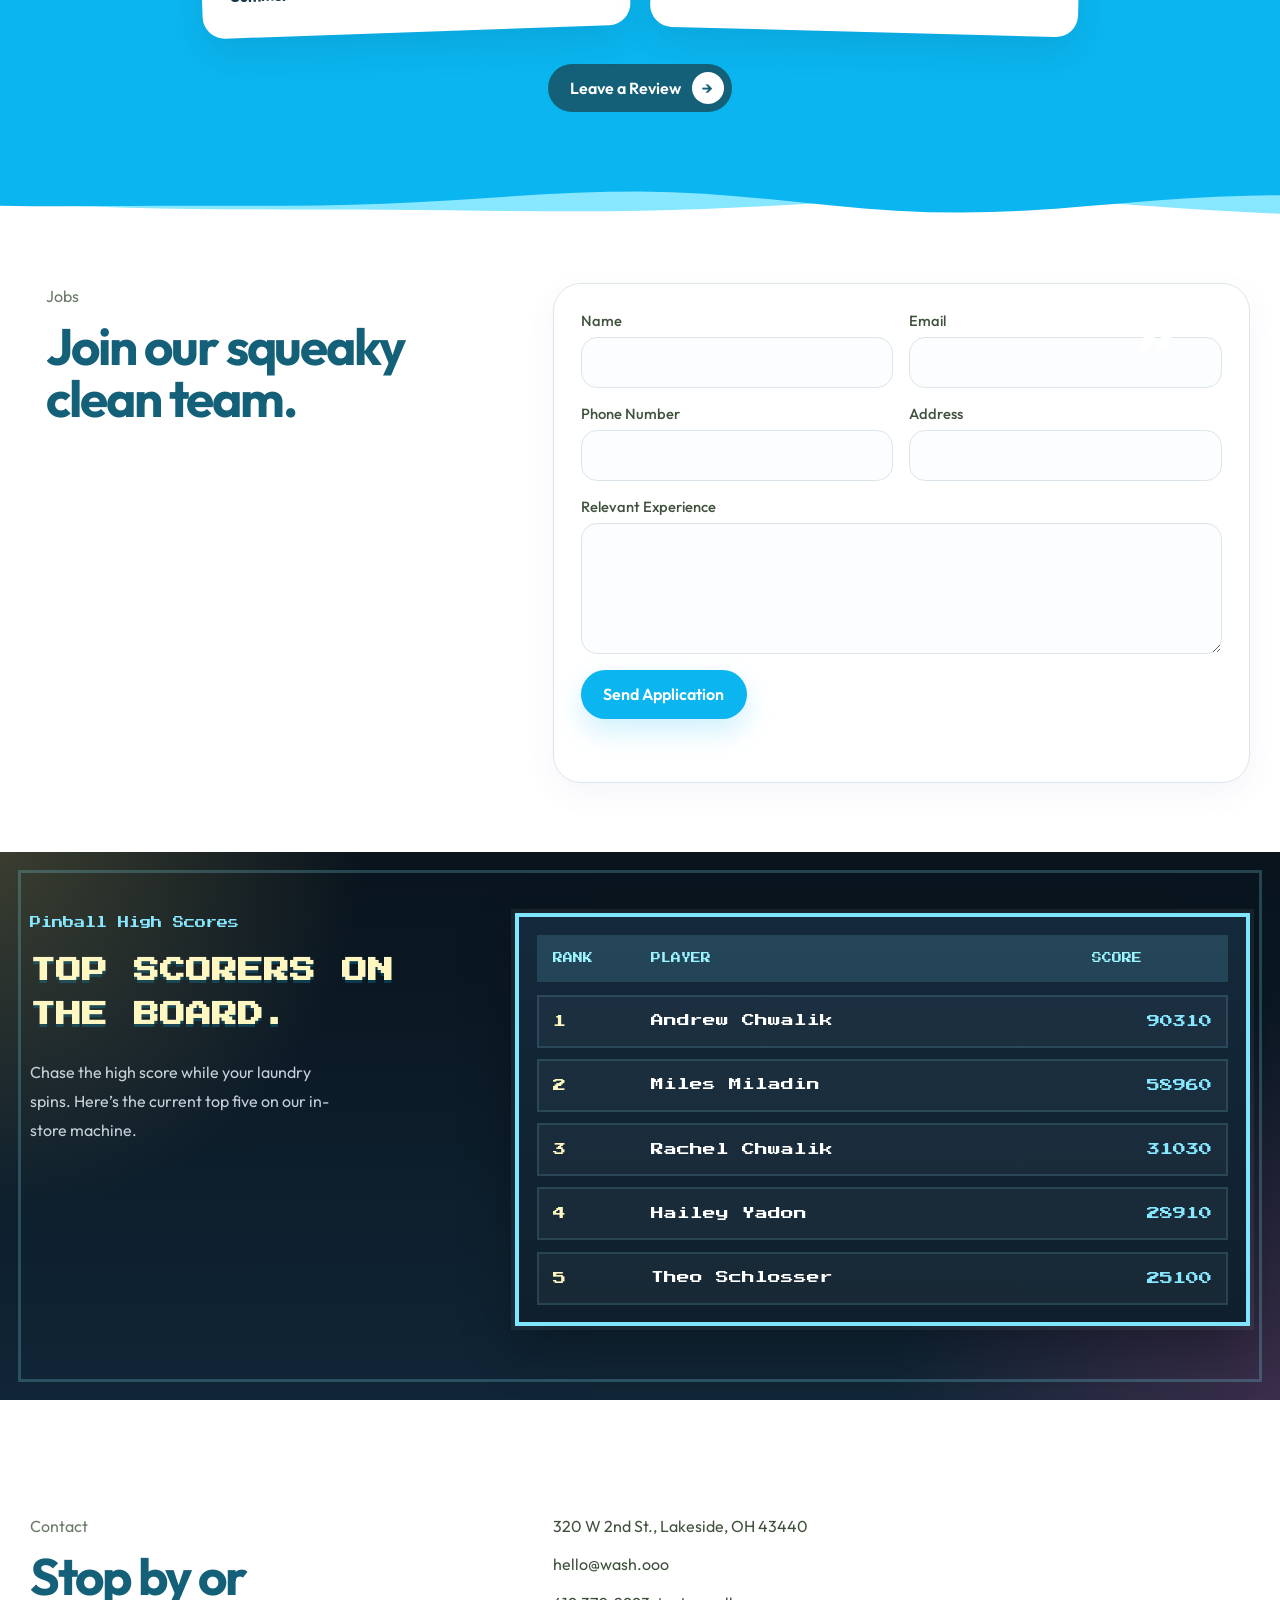
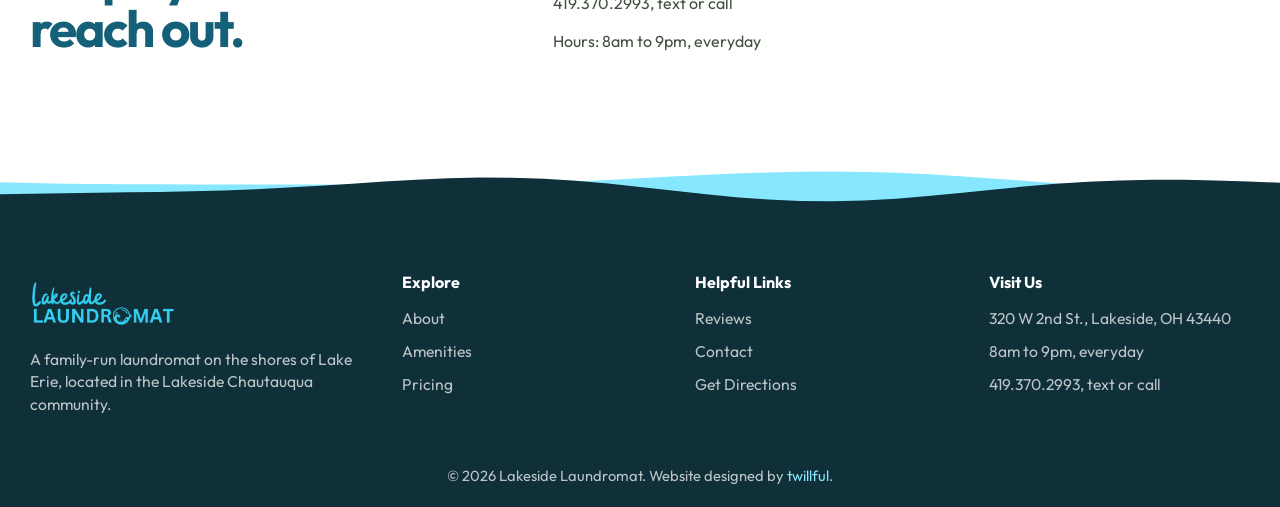
==== commit 3df34478: "Replace RSS Instagram feed with scheduled Apify and KV cache" ====
--- a/index.html
+++ b/index.html
@@ -86,7 +86,7 @@
           <section
             class="photo-marquee"
             aria-label="Laundry service gallery"
-            data-feed-url="https://lakeside-laundromat-jobs.chwalik.workers.dev/api/instagram-feed"
+            data-feed-url="https://lakeside-instagram.andrew-4e5.workers.dev/feed.json"
           >
             <div class="photo-track">
               <figure class="photo-card">
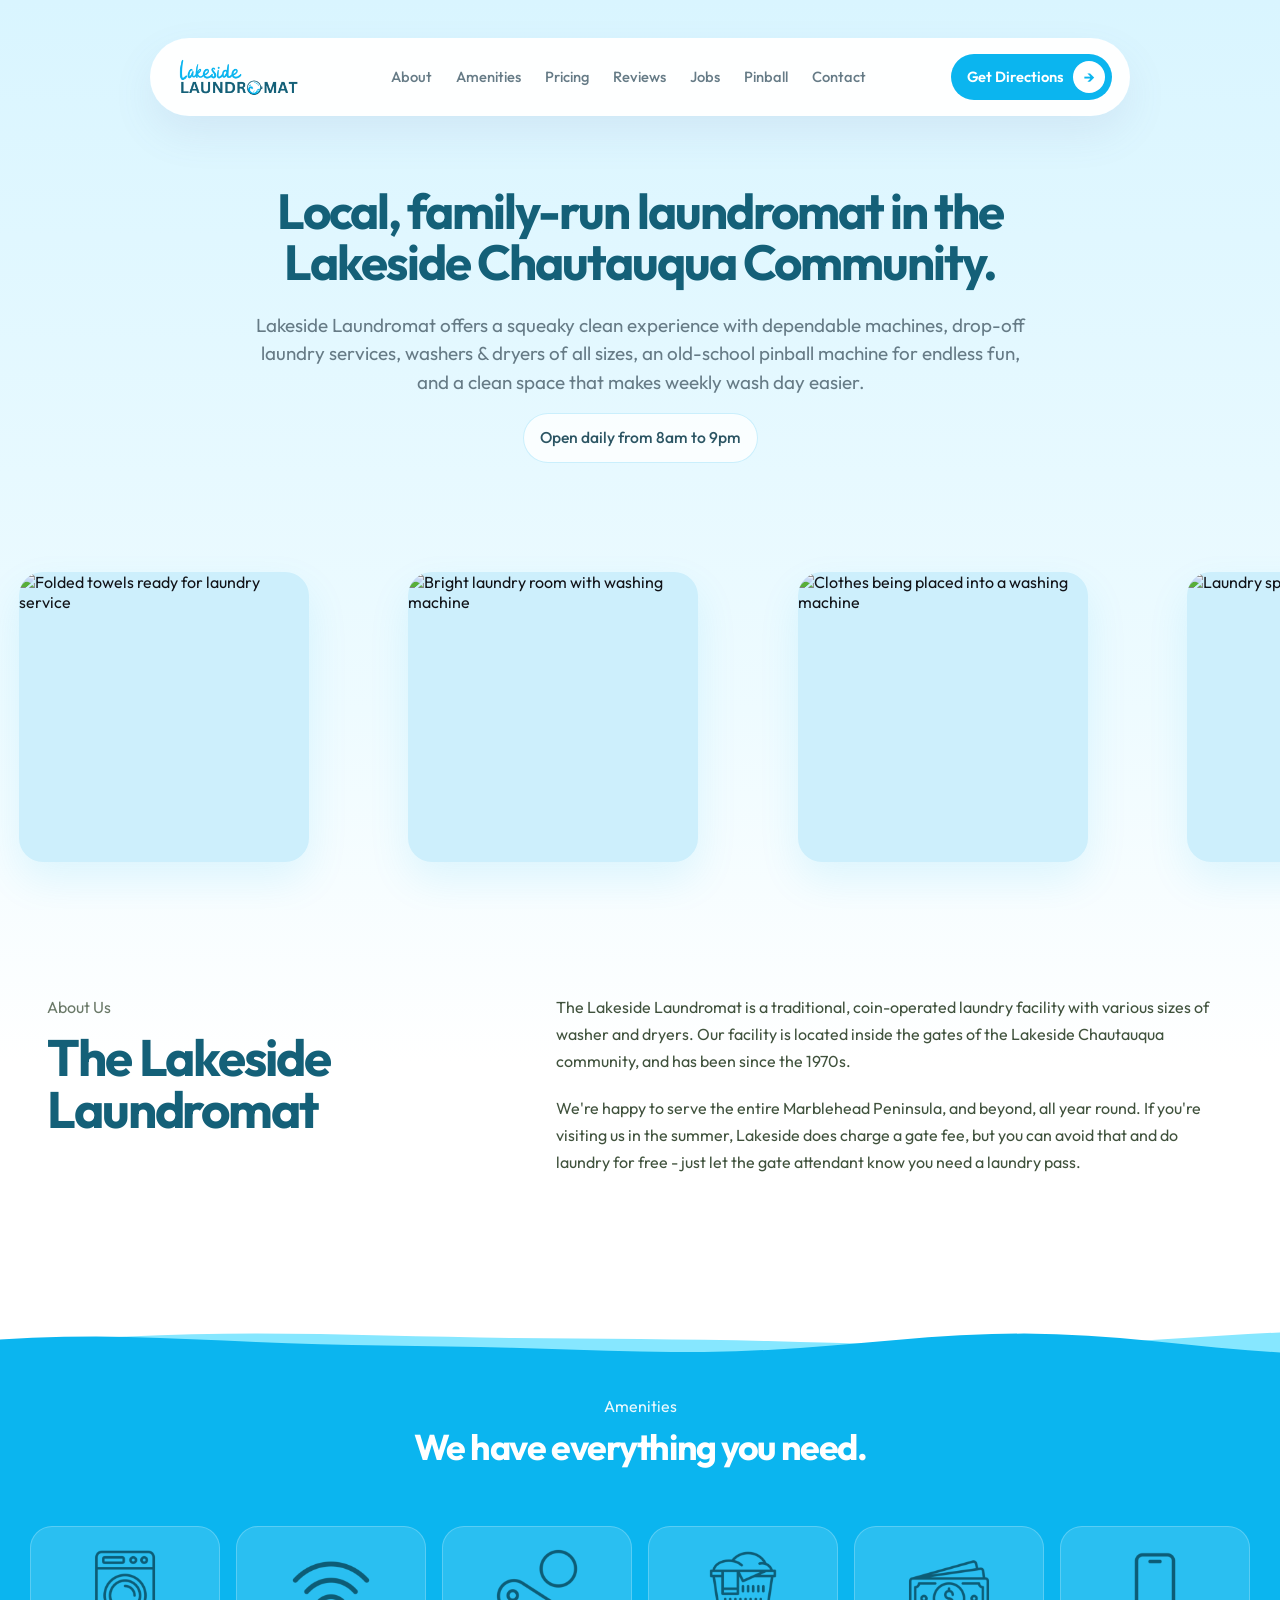
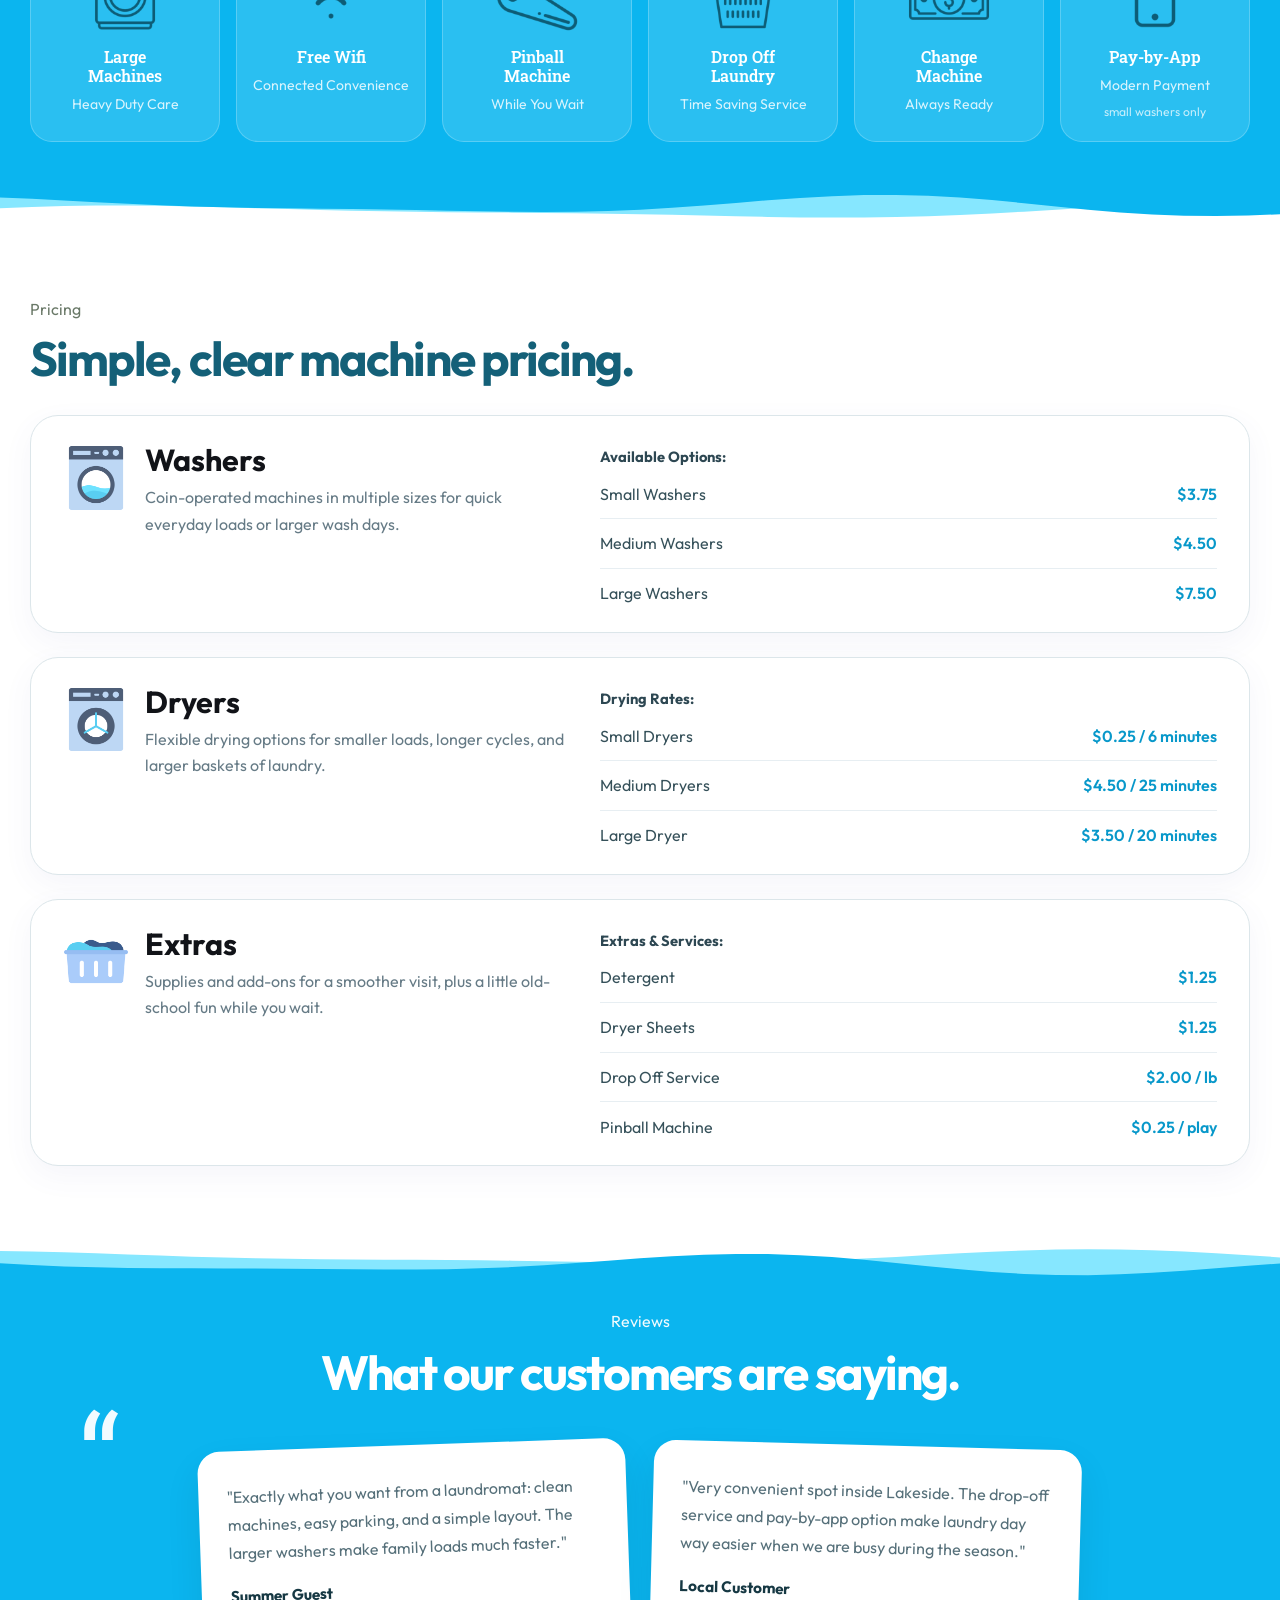
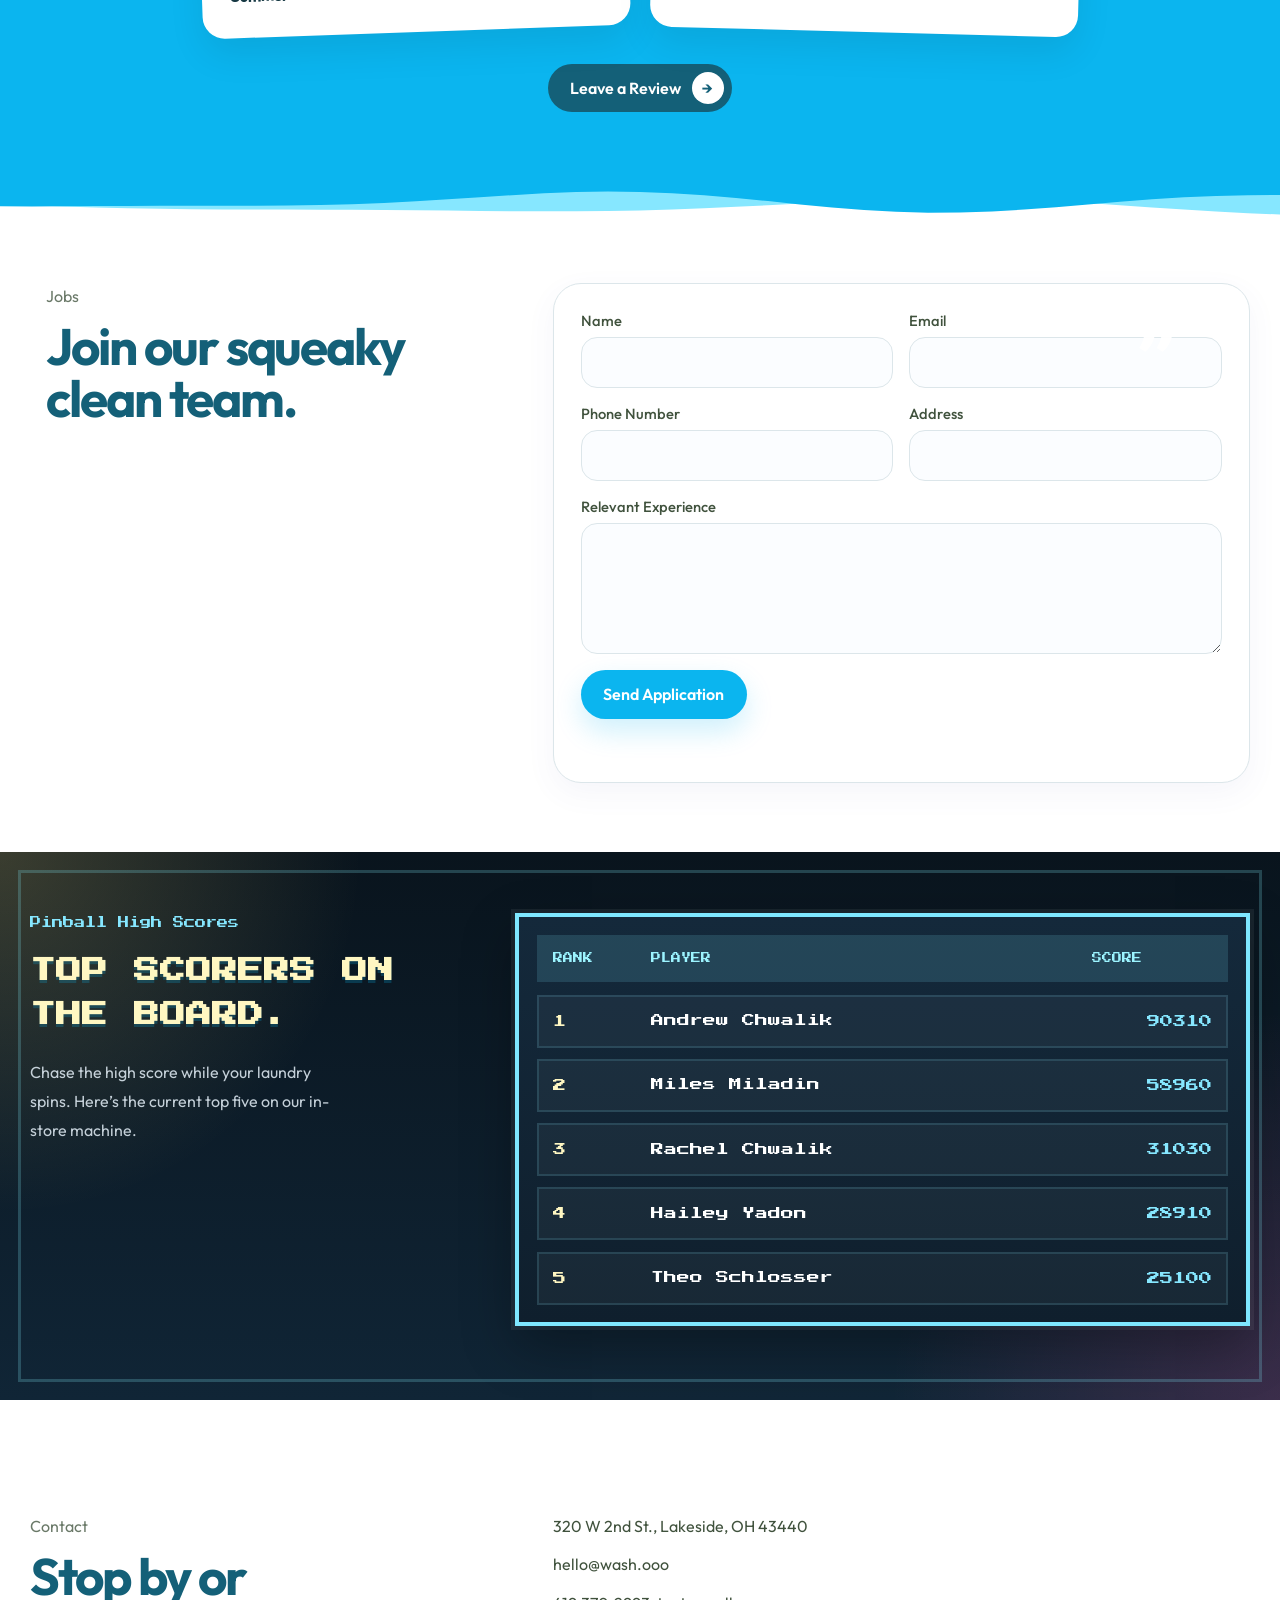
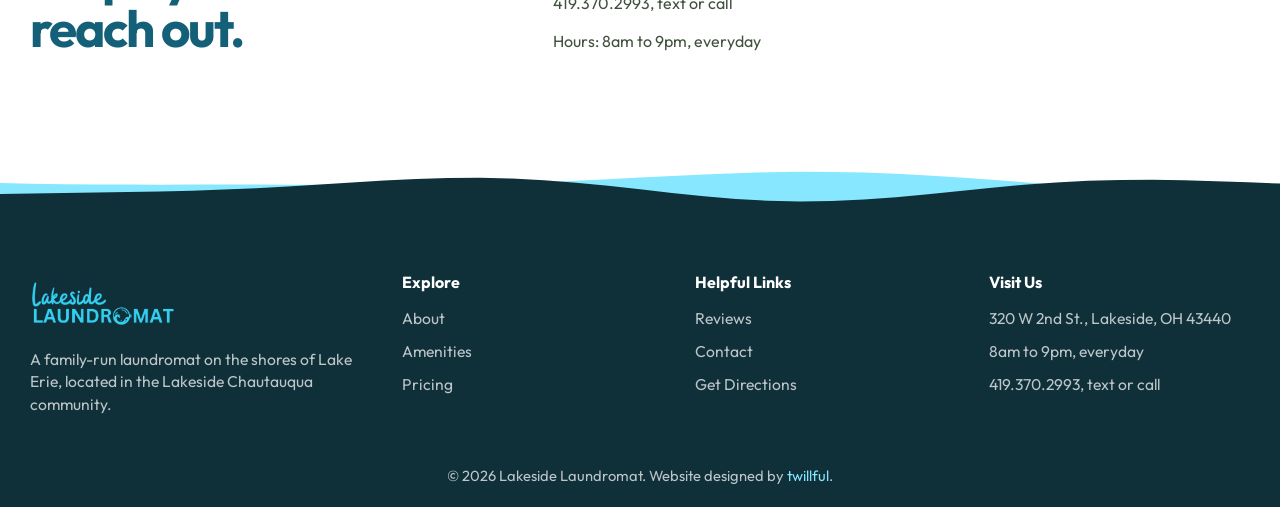
==== commit ac21e607: "Fix Peninsula spelling in About section" ====
--- a/index.html
+++ b/index.html
@@ -189,7 +189,7 @@
                       Chautauqua community, and has been since the 1970s.
                     </p>
                     <p>
-                      We're happy to serve the entire Marblehead Penisula, and
+                      We're happy to serve the entire Marblehead Peninsula, and
                       beyond, all year round. If you're visiting us in the
                       summer, Lakeside does charge a gate fee, but you can
                       avoid that and do laundry for free - just let the gate
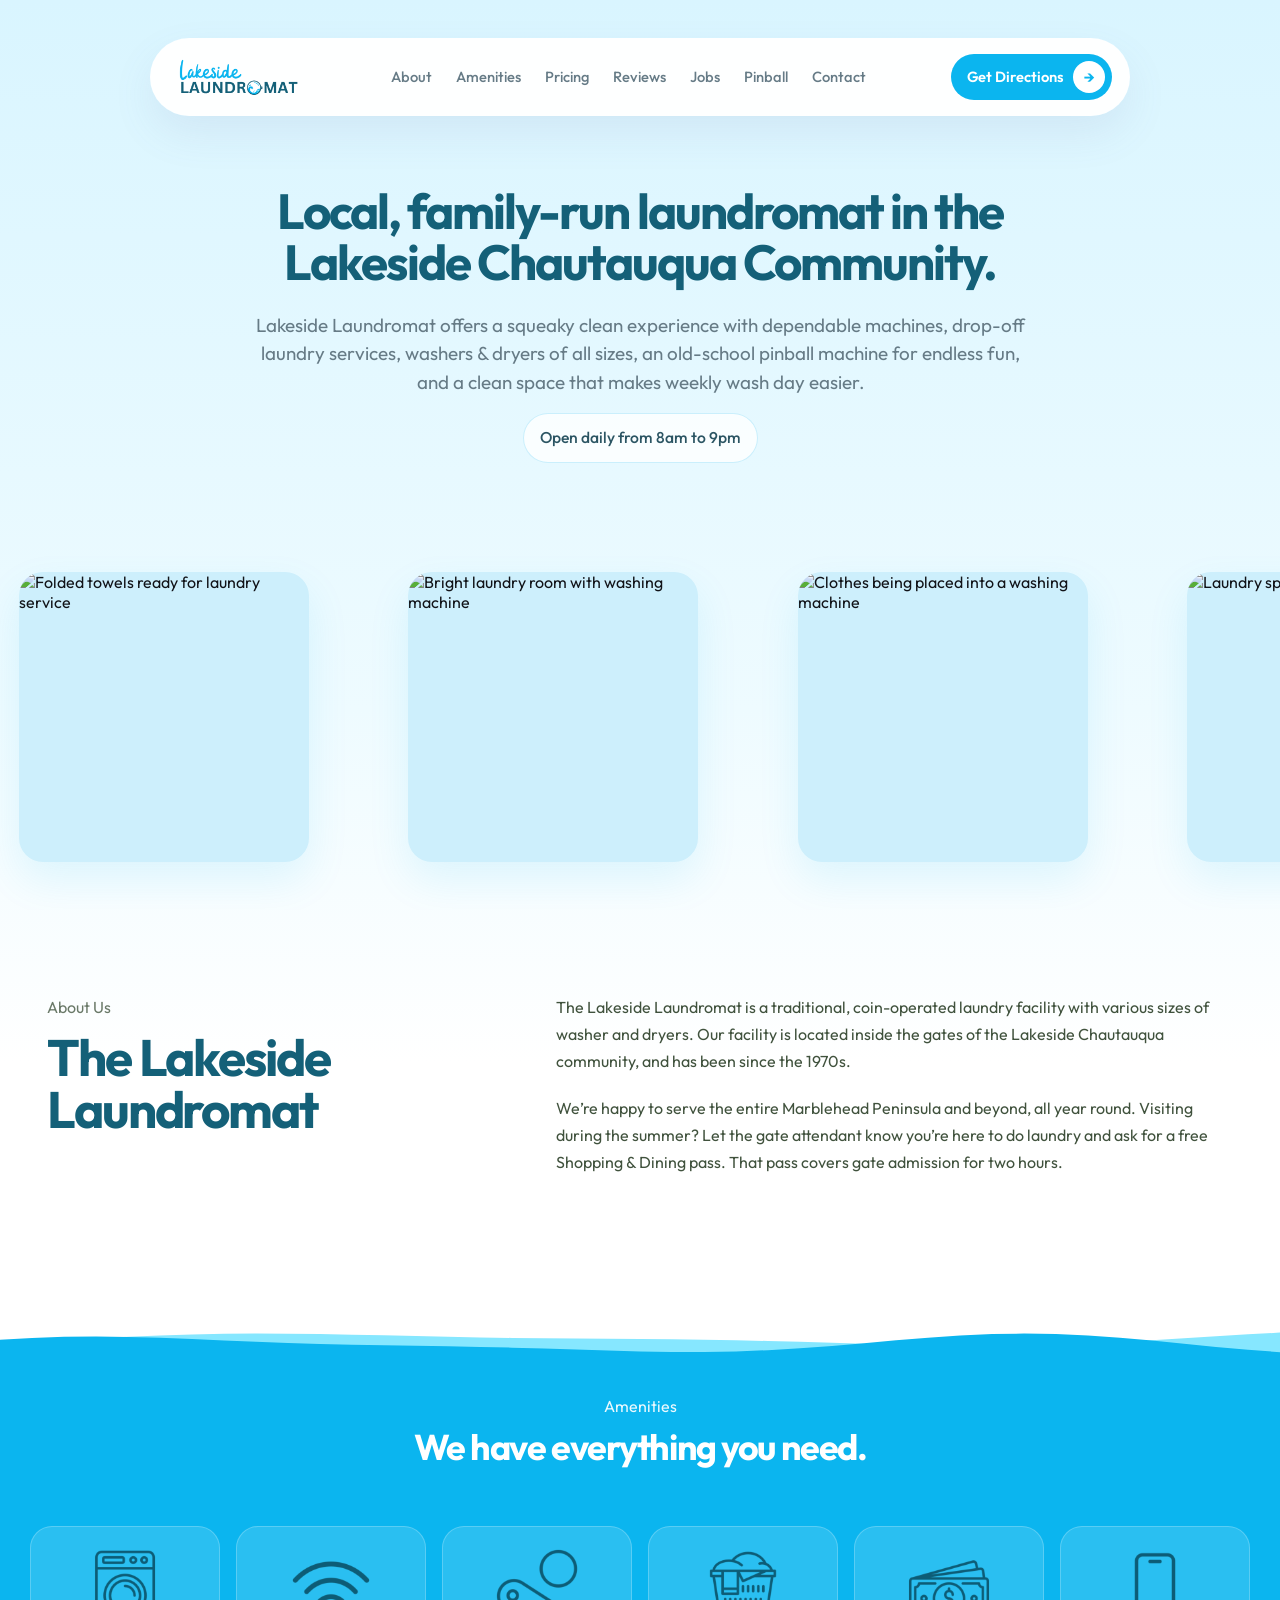
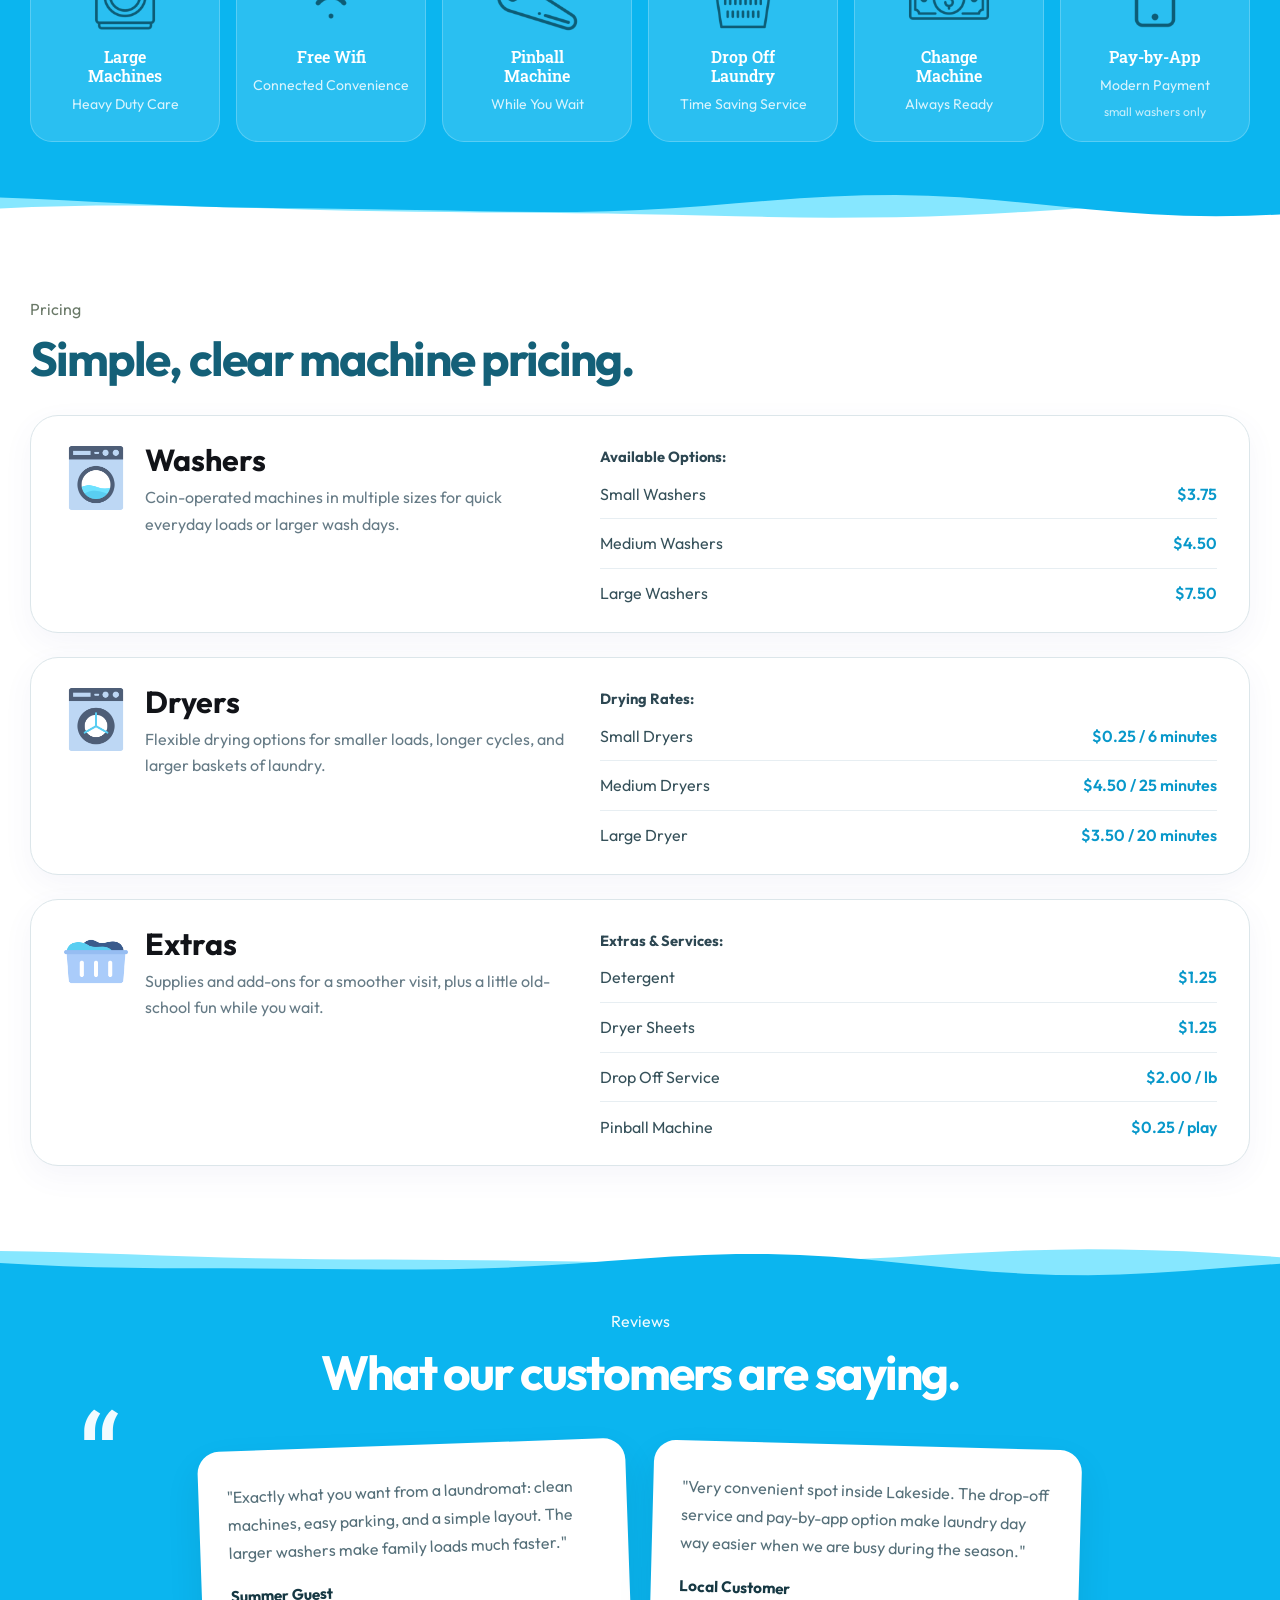
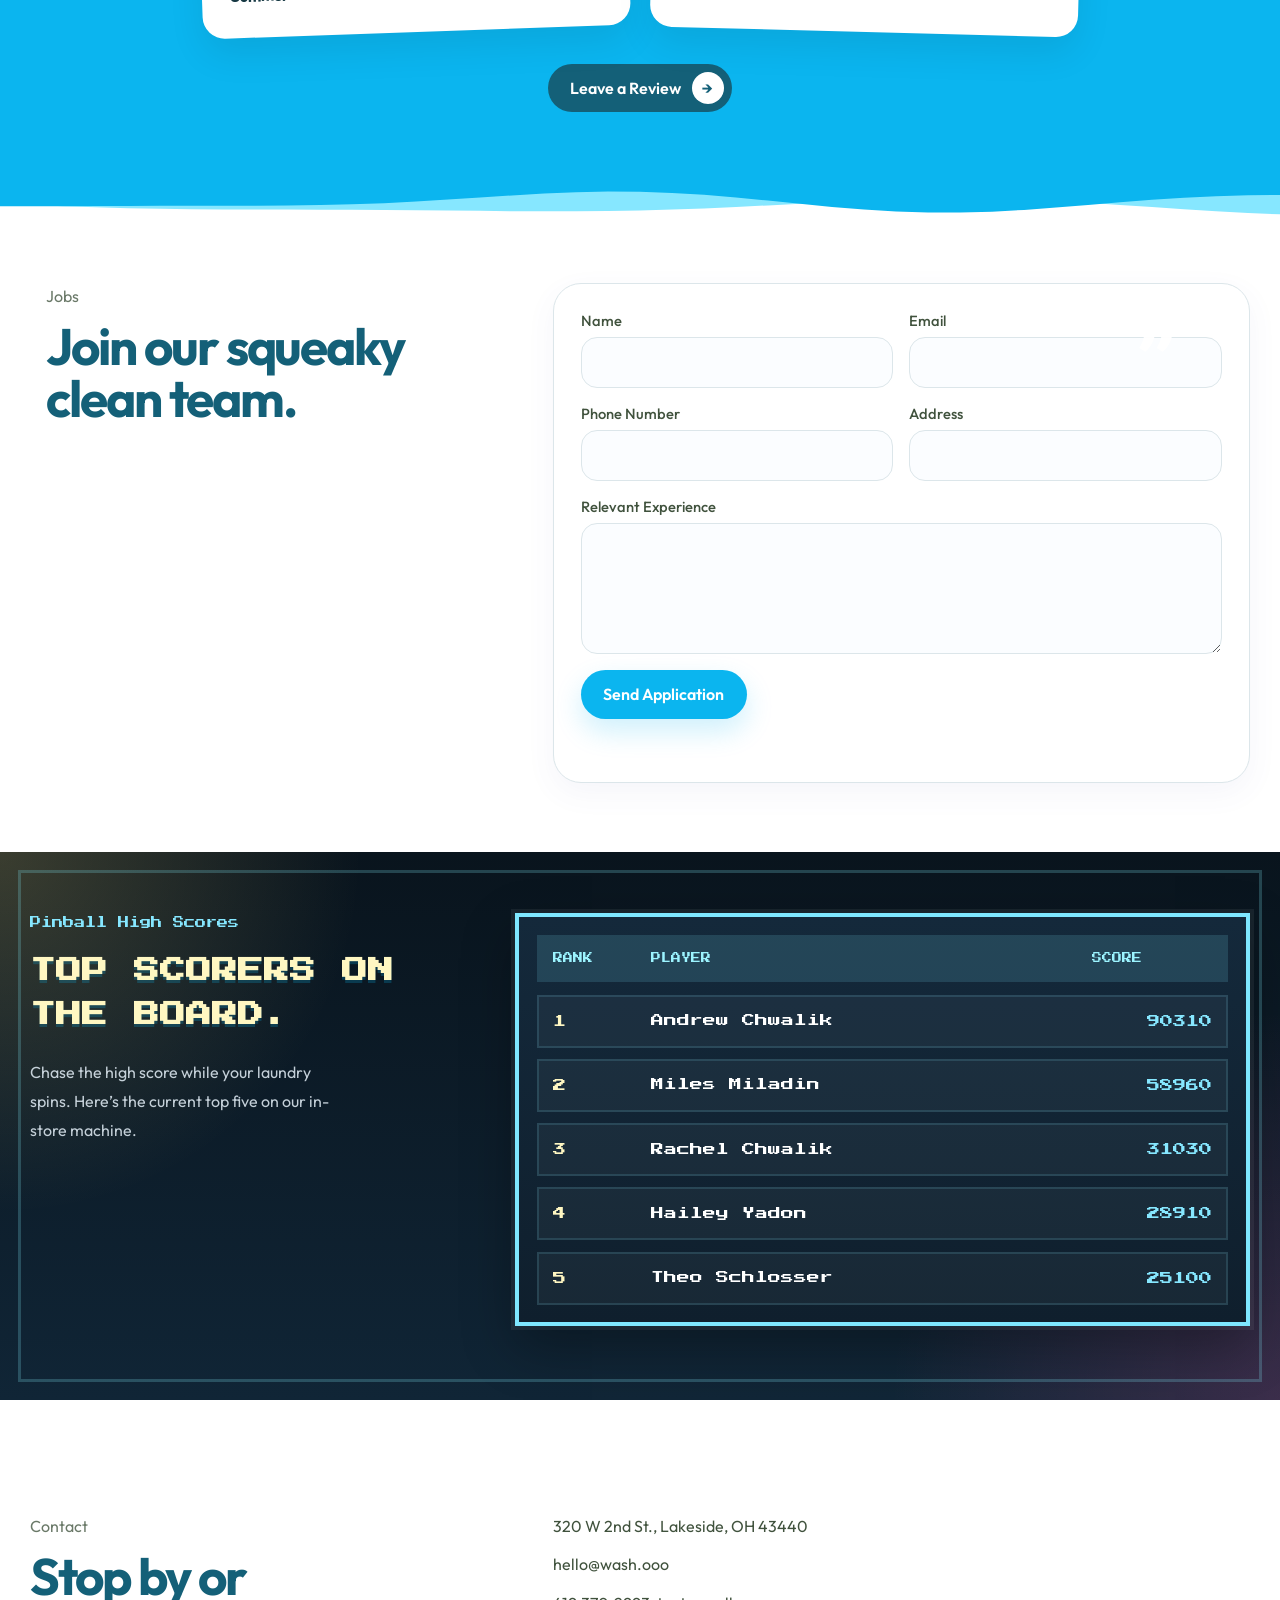
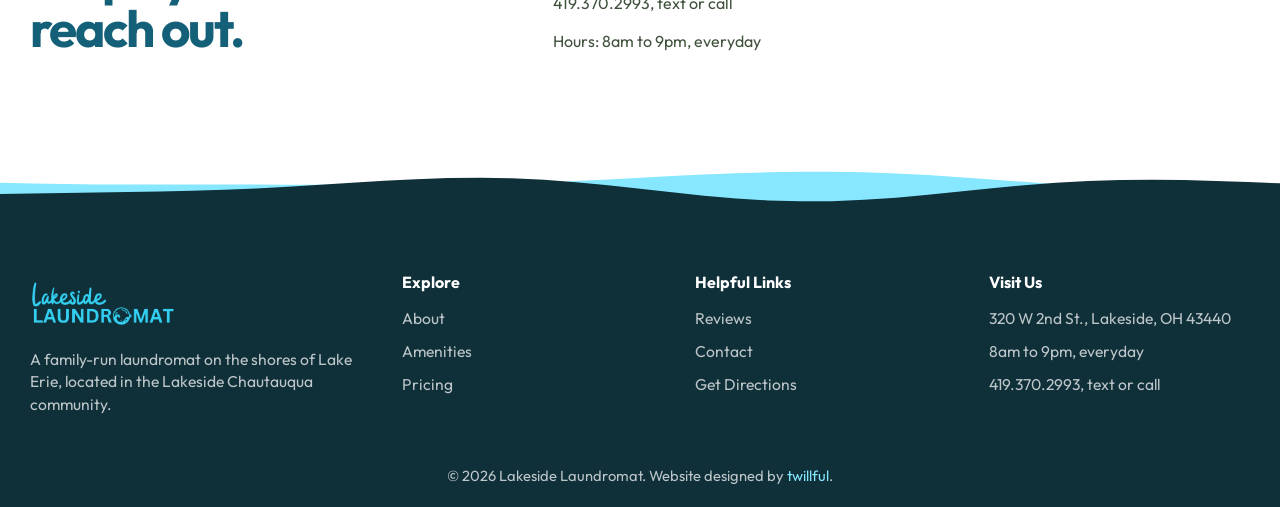
==== commit d9e8aa06: "Clarify summer gate admission with approved pass wording" ====
--- a/index.html
+++ b/index.html
@@ -189,11 +189,7 @@
                       Chautauqua community, and has been since the 1970s.
                     </p>
                     <p>
-                      We're happy to serve the entire Marblehead Peninsula, and
-                      beyond, all year round. If you're visiting us in the
-                      summer, Lakeside does charge a gate fee, but you can
-                      avoid that and do laundry for free - just let the gate
-                      attendant know you need a laundry pass.
+                      We’re happy to serve the entire Marblehead Peninsula and beyond, all year round. Visiting during the summer? Let the gate attendant know you’re here to do laundry and ask for a free Shopping &amp; Dining pass. That pass covers gate admission for two hours.
                     </p>
                   </div>
                 </div>
